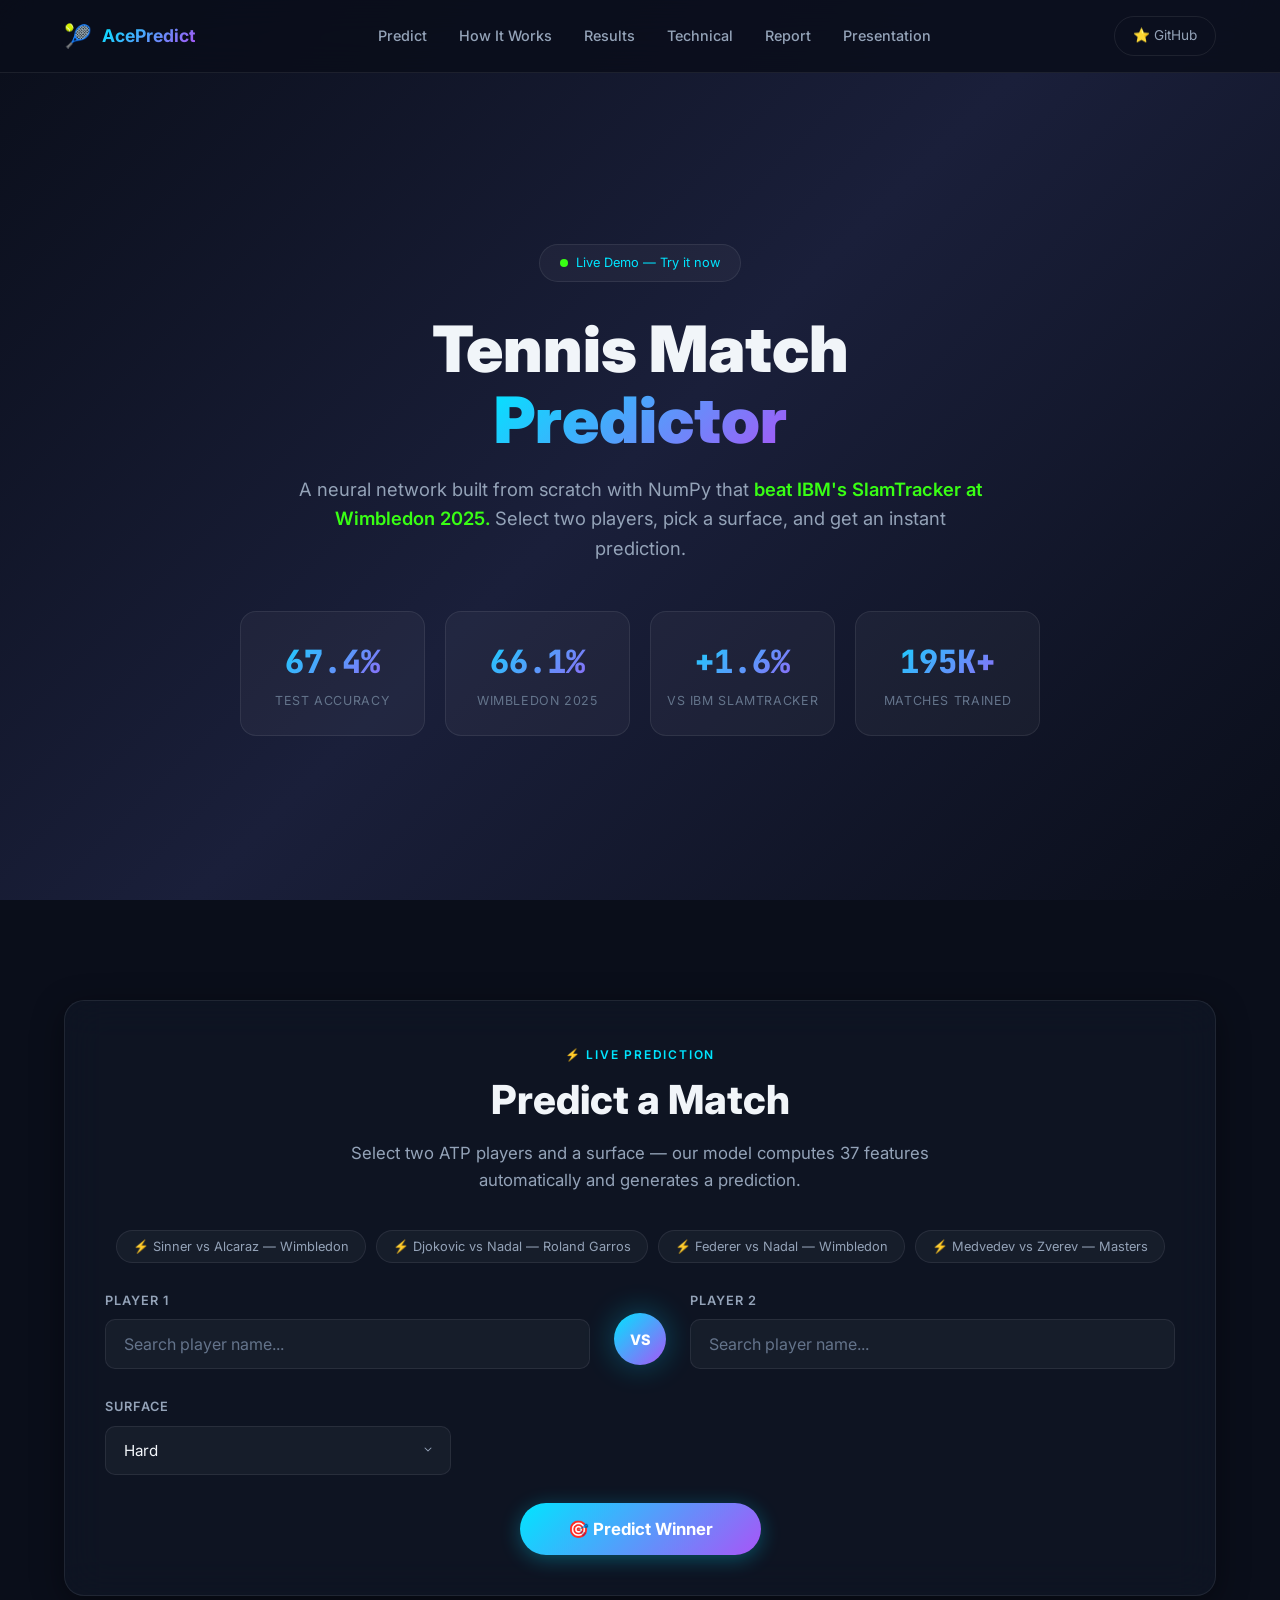
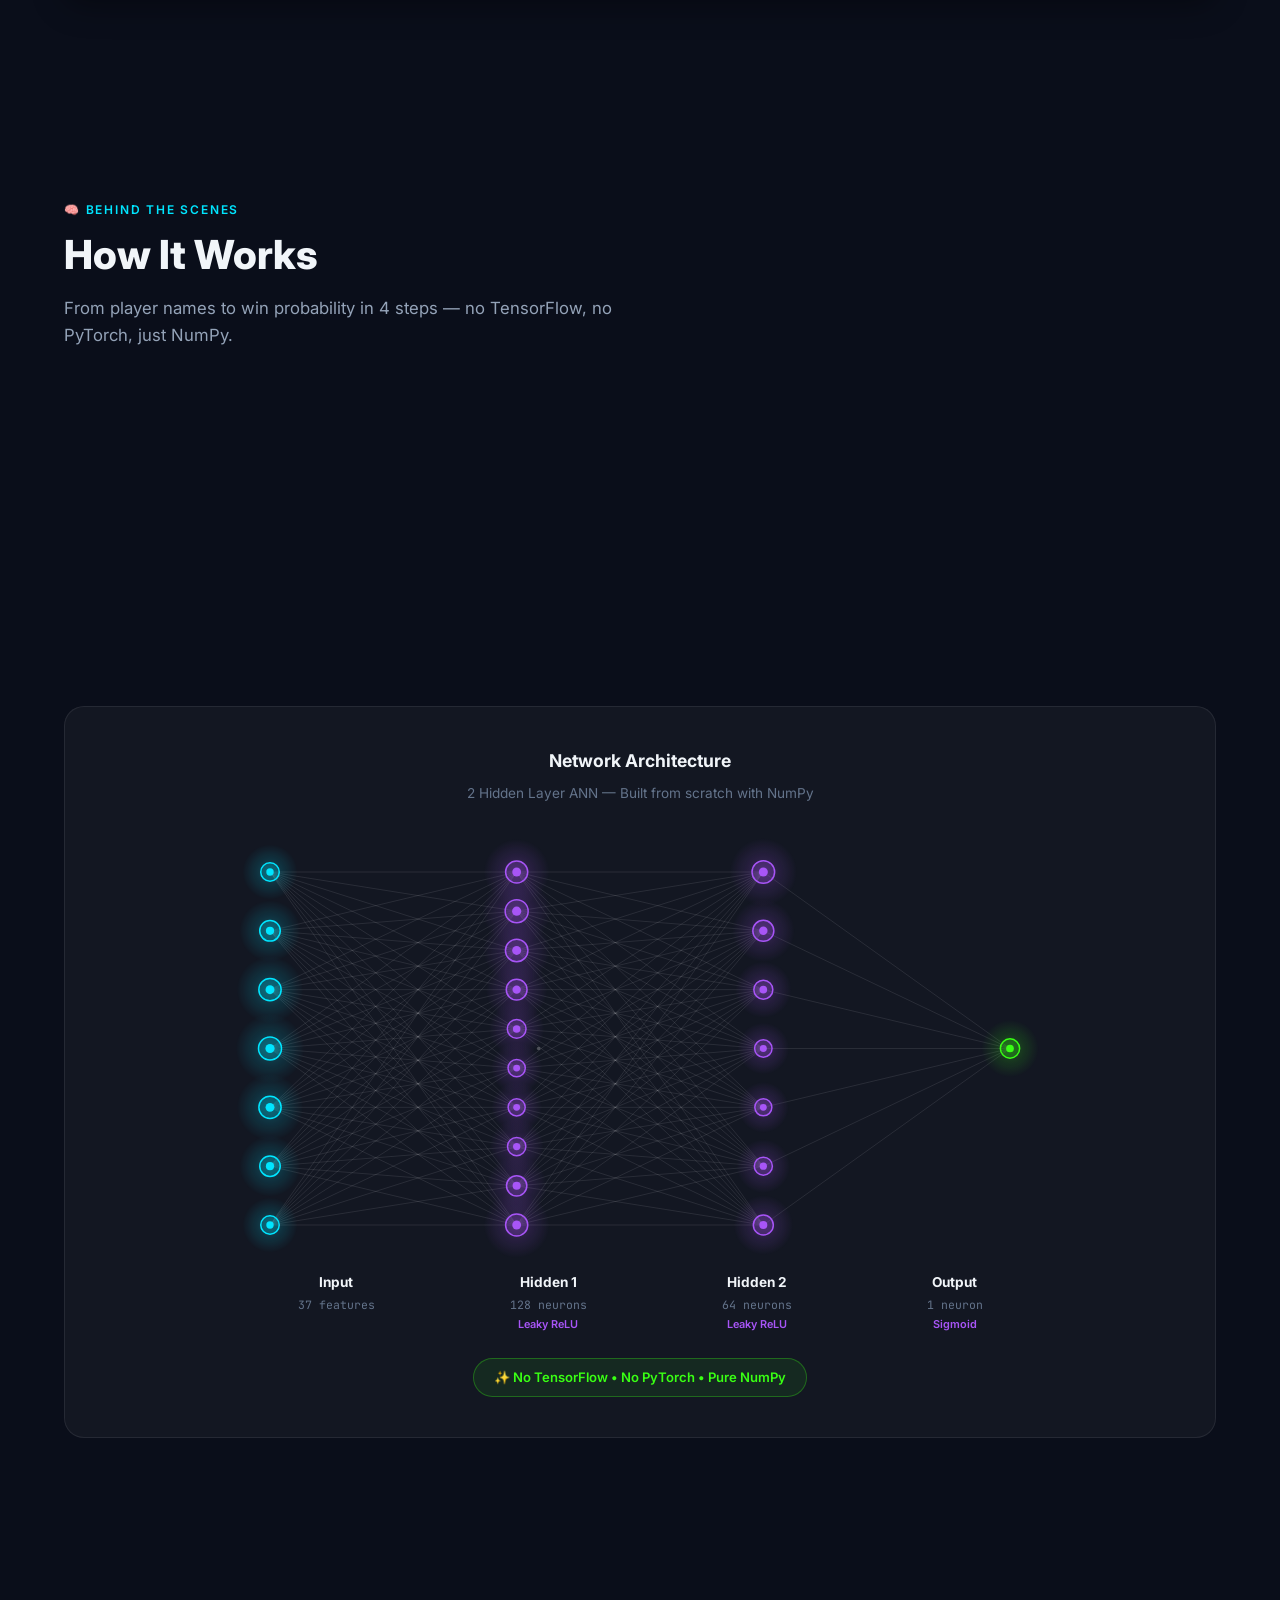
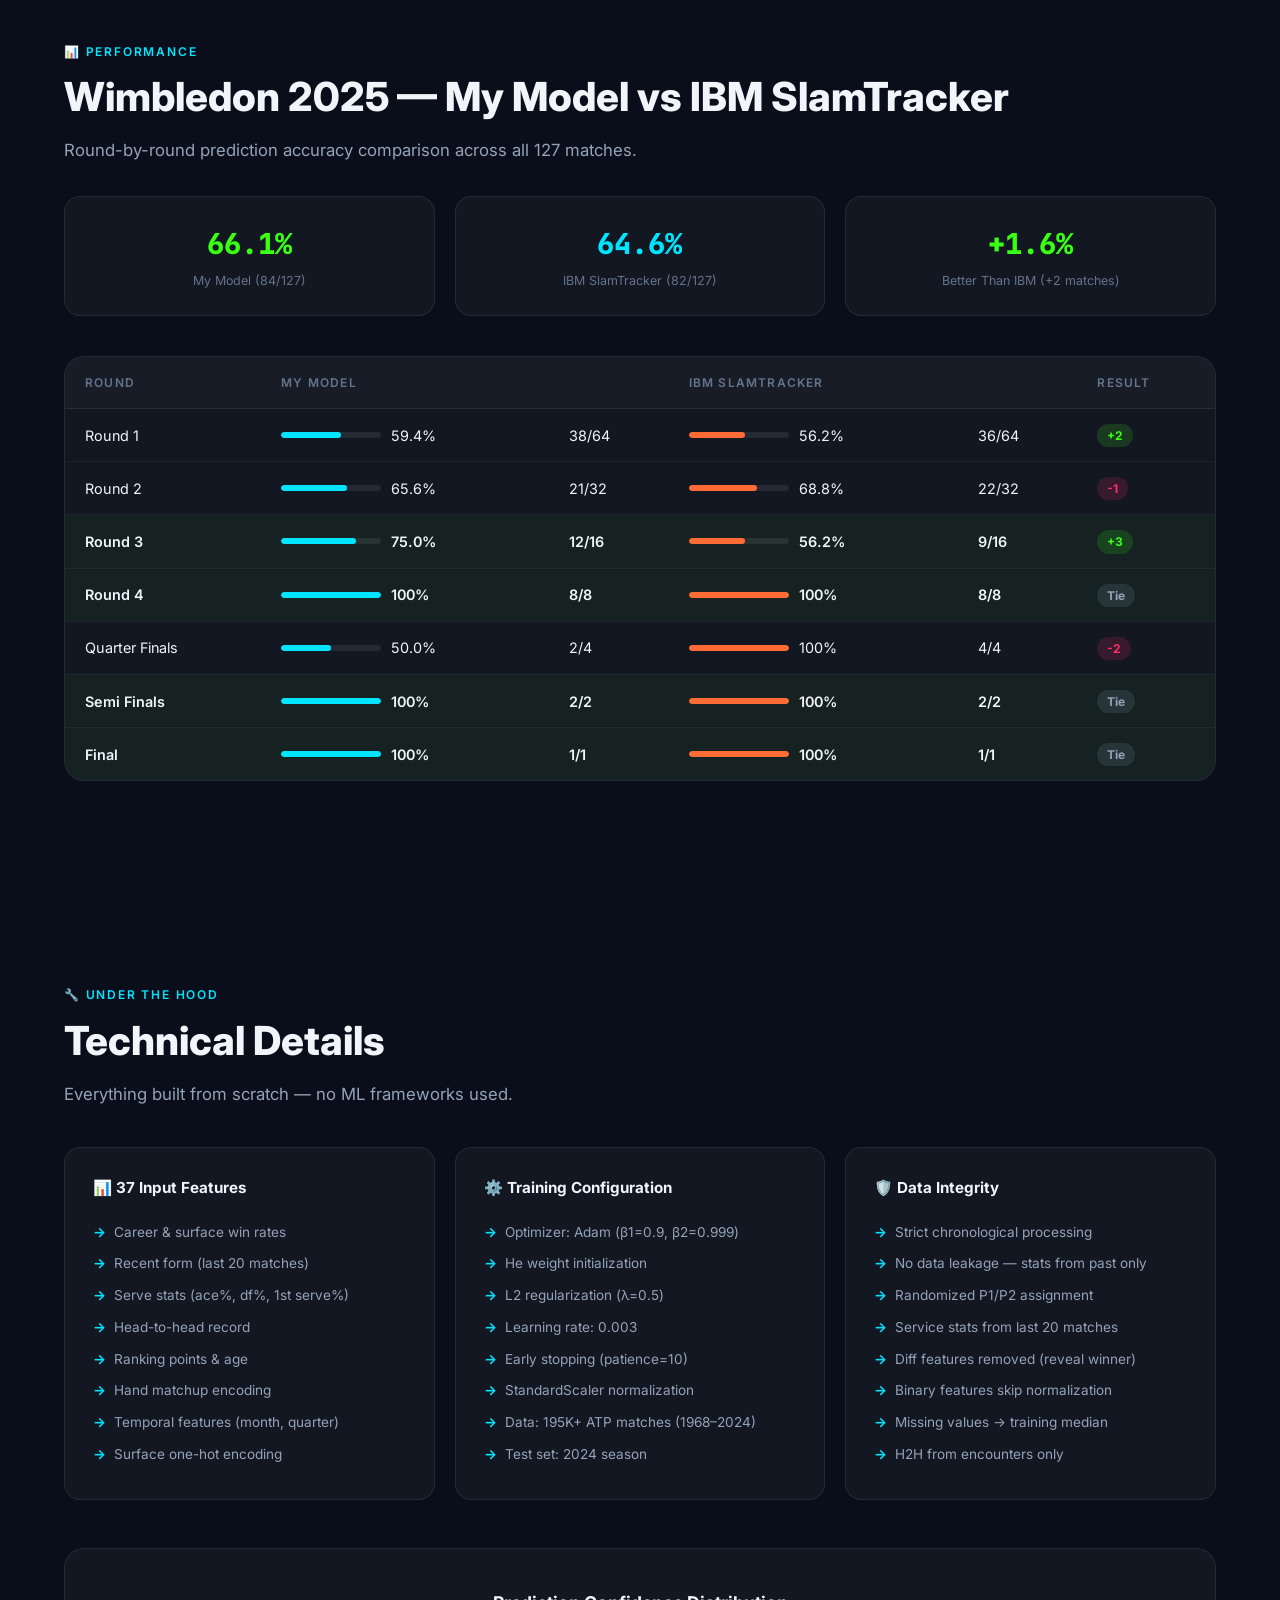
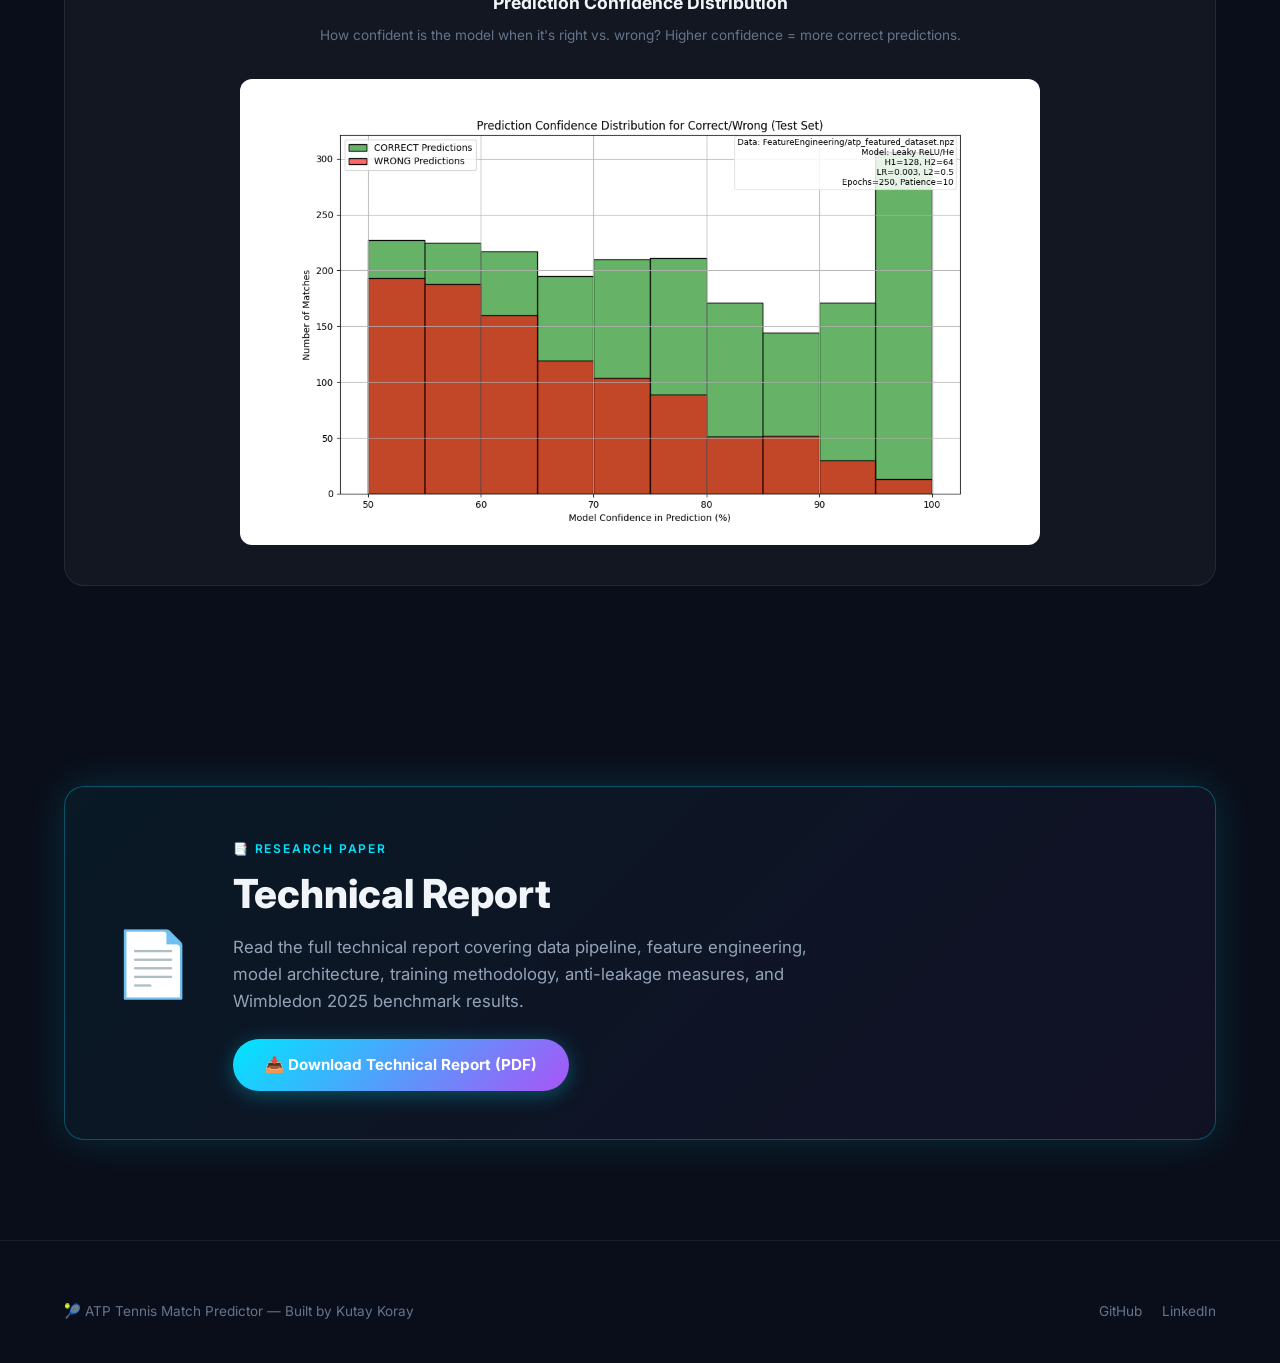
==== public/index.html @ 2ecd880b "fix: code review — XSS patch, remove unused selectors, add Google Fonts, fix HTML/security issues" ====
<!DOCTYPE html>
<html lang="en">

<head>
  <meta charset="UTF-8">
  <meta name="viewport" content="width=device-width, initial-scale=1.0">
  <meta name="description"
    content="A neural network built from scratch that predicts ATP tennis match outcomes. Try it live — select two players, pick a surface, and get an instant prediction.">
  <title>ATP Tennis Match Predictor — ANN Built from Scratch with NumPy</title>
  <link rel="preconnect" href="https://fonts.googleapis.com">
  <link rel="preconnect" href="https://fonts.gstatic.com" crossorigin>
  <link
    href="https://fonts.googleapis.com/css2?family=Inter:wght@400;600;700;800;900&family=JetBrains+Mono:wght@400;700&display=swap"
    rel="stylesheet">
  <link rel="stylesheet" href="style.css">
  <link rel="icon"
    href="data:image/svg+xml,<svg xmlns='http://www.w3.org/2000/svg' viewBox='0 0 100 100'><text y='.9em' font-size='90'>🎾</text></svg>">
</head>

<body>

  <!-- Background effects -->
  <div class="bg-grid"></div>
  <div class="bg-glow bg-glow-1"></div>
  <div class="bg-glow bg-glow-2"></div>

  <!-- ═══════════════════════════════════════════════════════
       NAVIGATION
       ═══════════════════════════════════════════════════════ -->
  <nav class="navbar" id="navbar">
    <div class="container">
      <div class="nav-logo">
        <span class="logo-icon">🎾</span>
        <span class="logo-text"><span>AcePredict</span></span>
      </div>
      <ul class="nav-links">
        <li class="nav-section-link"><a href="#predict">Predict</a></li>
        <li class="nav-section-link"><a href="#how-it-works">How It Works</a></li>
        <li class="nav-section-link"><a href="#results">Results</a></li>
        <li class="nav-section-link"><a href="#technical">Technical</a></li>
        <li class="nav-section-link"><a href="#report">Report</a></li>
        <li><a href="presentation.html">Presentation</a></li>
      </ul>
      <a href="https://github.com/KutayKoray/ANN" target="_blank" rel="noopener noreferrer" class="nav-github">
        ⭐ GitHub
      </a>
    </div>
  </nav>

  <!-- ═══════════════════════════════════════════════════════
       HERO SECTION
       ═══════════════════════════════════════════════════════ -->
  <section class="hero" id="hero">
    <div class="container">
      <div class="hero-badge">
        <span class="pulse-dot"></span>
        Live Demo — Try it now
      </div>

      <h1>
        Tennis Match<br>
        <span class="gradient-text">Predictor</span>
      </h1>

      <p class="hero-subtitle">
        A neural network built from scratch with NumPy that <em>beat IBM's SlamTracker at Wimbledon 2025.</em>
        Select two players, pick a surface, and get an instant prediction.
      </p>

      <div class="hero-stats">
        <div class="stat-card">
          <div class="stat-value" data-count="67.4" data-suffix="%">0%</div>
          <div class="stat-label">Test Accuracy</div>
        </div>
        <div class="stat-card">
          <div class="stat-value" data-count="66.1" data-suffix="%">0%</div>
          <div class="stat-label">Wimbledon 2025</div>
        </div>
        <div class="stat-card">
          <div class="stat-value" data-count="1.6" data-suffix="%" data-prefix="+">0%</div>
          <div class="stat-label">vs IBM SlamTracker</div>
        </div>
        <div class="stat-card">
          <div class="stat-value" data-count="195" data-suffix="K+" data-decimals="0">0</div>
          <div class="stat-label">Matches Trained</div>
        </div>
      </div>
    </div>
  </section>

  <!-- ═══════════════════════════════════════════════════════
       PREDICTION SECTION
       ═══════════════════════════════════════════════════════ -->
  <section class="prediction-section" id="predict">
    <div class="container">
      <div class="prediction-card fade-in">
        <div class="form-header">
          <span class="section-label">⚡ Live Prediction</span>
          <h2 class="section-title">Predict a Match</h2>
          <p class="section-subtitle" style="margin: 0 auto;">
            Select two ATP players and a surface — our model computes 37 features automatically and generates a
            prediction.
          </p>
        </div>

        <!-- Quick Matchups -->
        <div class="quick-matchups">
          <button class="quick-matchup-btn" onclick="fillMatchup('Jannik Sinner','Carlos Alcaraz','Grass')">
            ⚡ Sinner vs Alcaraz — Wimbledon
          </button>
          <button class="quick-matchup-btn" onclick="fillMatchup('Novak Djokovic','Rafael Nadal','Clay')">
            ⚡ Djokovic vs Nadal — Roland Garros
          </button>
          <button class="quick-matchup-btn" onclick="fillMatchup('Roger Federer','Rafael Nadal','Grass')">
            ⚡ Federer vs Nadal — Wimbledon
          </button>
          <button class="quick-matchup-btn" onclick="fillMatchup('Daniil Medvedev','Alexander Zverev','Hard')">
            ⚡ Medvedev vs Zverev — Masters
          </button>
        </div>

        <!-- Player Inputs -->
        <div class="form-versus">
          <div class="player-input-group">
            <label for="player1-input">Player 1</label>
            <div class="player-search-wrapper">
              <input type="text" id="player1-input" class="player-search-input" placeholder="Search player name..."
                autocomplete="off" data-player="1">
              <div class="player-dropdown" id="player1-dropdown"></div>
            </div>
          </div>

          <div class="vs-badge">VS</div>

          <div class="player-input-group">
            <label for="player2-input">Player 2</label>
            <div class="player-search-wrapper">
              <input type="text" id="player2-input" class="player-search-input" placeholder="Search player name..."
                autocomplete="off" data-player="2">
              <div class="player-dropdown" id="player2-dropdown"></div>
            </div>
          </div>
        </div>

        <!-- Options Row -->
        <div class="form-options">
          <div>
            <label for="surface-select">Surface</label>
            <select id="surface-select" class="form-select">
              <option value="Hard">Hard</option>
              <option value="Clay">Clay</option>
              <option value="Grass">Grass</option>
            </select>
          </div>
        </div>

        <!-- Predict Button -->
        <div class="predict-btn-wrapper">
          <button class="predict-btn" id="predict-btn" onclick="predictMatch()">
            <span class="btn-text">🎯 Predict Winner</span>
            <span class="btn-spinner"></span>
          </button>
        </div>

        <!-- Error Message -->
        <div class="error-message" id="error-message"></div>

        <!-- Prediction Result -->
        <div class="prediction-result" id="prediction-result">
          <div class="result-card">
            <div class="result-header">
              <div class="result-winner-label">🏆 Predicted Winner</div>
              <div class="result-winner-name" id="result-winner-name">—</div>
              <div class="result-confidence">
                Model confidence: <span id="result-confidence">—</span>
              </div>
            </div>

            <!-- Probability Bar -->
            <div class="probability-bar-container">
              <div class="probability-labels">
                <span class="prob-label" id="prob-p1-label">
                  <span id="prob-p1-name">Player 1</span><br>
                  <span class="prob-pct" id="prob-p1-pct">0%</span>
                </span>
                <span class="prob-label" id="prob-p2-label" style="text-align:right;">
                  <span id="prob-p2-name">Player 2</span><br>
                  <span class="prob-pct" id="prob-p2-pct">0%</span>
                </span>
              </div>
              <div class="probability-bar">
                <div class="probability-fill" id="probability-fill" style="width: 50%;"></div>
              </div>
            </div>

            <!-- H2H -->
            <div class="h2h-row">
              <div class="h2h-label">Head to Head Record</div>
              <div class="h2h-value" id="h2h-value">—</div>
            </div>

            <!-- Player Stats -->
            <div class="result-stats">
              <div class="result-player-card" id="result-p1-card">
                <div class="result-player-name" id="result-p1-name">Player 1</div>
                <div id="result-p1-stats"></div>
              </div>
              <div class="result-player-card" id="result-p2-card">
                <div class="result-player-name" id="result-p2-name">Player 2</div>
                <div id="result-p2-stats"></div>
              </div>
            </div>
          </div>
        </div>

      </div>
    </div>
  </section>

  <!-- ═══════════════════════════════════════════════════════
       HOW IT WORKS
       ═══════════════════════════════════════════════════════ -->
  <section class="how-section" id="how-it-works">
    <div class="container">
      <span class="section-label">🧠 Behind the Scenes</span>
      <h2 class="section-title">How It Works</h2>
      <p class="section-subtitle">From player names to win probability in 4 steps — no TensorFlow, no PyTorch, just
        NumPy.</p>

      <div class="how-grid">
        <div class="how-step fade-in">
          <span class="how-step-number">Step 01</span>
          <div class="how-step-icon">🔍</div>
          <h3>Player Lookup</h3>
          <p>Search 65,000+ players across 57 years of ATP data. Match names to historical records.</p>
        </div>
        <div class="how-step fade-in">
          <span class="how-step-number">Step 02</span>
          <div class="how-step-icon">⚙️</div>
          <h3>Feature Engineering</h3>
          <p>Compute 37 features — career win rates, serve stats, head-to-head, surface performance, and more.</p>
        </div>
        <div class="how-step fade-in">
          <span class="how-step-number">Step 03</span>
          <div class="how-step-icon">📐</div>
          <h3>Normalization</h3>
          <p>StandardScaler normalization (mean=0, std=1) — critical for L2 regularization and model accuracy.</p>
        </div>
        <div class="how-step fade-in">
          <span class="how-step-number">Step 04</span>
          <div class="how-step-icon">🎯</div>
          <h3>Prediction</h3>
          <p>Forward propagation through 37→128→64→1 network with Leaky ReLU + Sigmoid outputs a win probability.</p>
        </div>
      </div>

      <!-- Neural Network Diagram -->
      <div class="nn-diagram fade-in">
        <div class="nn-title">Network Architecture</div>
        <div class="nn-subtitle">2 Hidden Layer ANN — Built from scratch with NumPy</div>

        <div class="nn-canvas-wrapper">
          <canvas id="nn-canvas" width="900" height="420"></canvas>
          <!-- Layer labels below canvas -->
          <div class="nn-layer-labels">
            <div class="nn-label-group">
              <span class="nn-label-name">Input</span>
              <span class="nn-label-count">37 features</span>
            </div>
            <div class="nn-label-group">
              <span class="nn-label-name">Hidden 1</span>
              <span class="nn-label-count">128 neurons</span>
              <span class="nn-label-act">Leaky ReLU</span>
            </div>
            <div class="nn-label-group">
              <span class="nn-label-name">Hidden 2</span>
              <span class="nn-label-count">64 neurons</span>
              <span class="nn-label-act">Leaky ReLU</span>
            </div>
            <div class="nn-label-group">
              <span class="nn-label-name">Output</span>
              <span class="nn-label-count">1 neuron</span>
              <span class="nn-label-act">Sigmoid</span>
            </div>
          </div>
        </div>

        <div class="nn-badge">✨ No TensorFlow • No PyTorch • Pure NumPy</div>
      </div>
    </div>
  </section>

  <!-- ═══════════════════════════════════════════════════════
       IBM COMPARISON
       ═══════════════════════════════════════════════════════ -->
  <section class="ibm-section" id="results">
    <div class="container">
      <span class="section-label">📊 Performance</span>
      <h2 class="section-title">Wimbledon 2025 — My Model vs IBM SlamTracker</h2>
      <p class="section-subtitle">Round-by-round prediction accuracy comparison across all 127 matches.</p>

      <div class="ibm-summary">
        <div class="ibm-summary-card fade-in">
          <div class="ibm-summary-val green">66.1%</div>
          <div class="ibm-summary-label">My Model (84/127)</div>
        </div>
        <div class="ibm-summary-card fade-in">
          <div class="ibm-summary-val cyan">64.6%</div>
          <div class="ibm-summary-label">IBM SlamTracker (82/127)</div>
        </div>
        <div class="ibm-summary-card fade-in">
          <div class="ibm-summary-val green">+1.6%</div>
          <div class="ibm-summary-label">Better Than IBM (+2 matches)</div>
        </div>
      </div>

      <div class="ibm-table-wrapper fade-in">
        <table class="ibm-table">
          <thead>
            <tr>
              <th>Round</th>
              <th>My Model</th>
              <th></th>
              <th>IBM SlamTracker</th>
              <th></th>
              <th>Result</th>
            </tr>
          </thead>
          <tbody>
            <tr>
              <td>Round 1</td>
              <td>
                <div class="accuracy-bar-cell">
                  <div class="accuracy-bar">
                    <div class="accuracy-fill my-model" style="width:59.4%"></div>
                  </div>59.4%
                </div>
              </td>
              <td>38/64</td>
              <td>
                <div class="accuracy-bar-cell">
                  <div class="accuracy-bar">
                    <div class="accuracy-fill ibm" style="width:56.2%"></div>
                  </div>56.2%
                </div>
              </td>
              <td>36/64</td>
              <td><span class="win-badge win">+2</span></td>
            </tr>
            <tr>
              <td>Round 2</td>
              <td>
                <div class="accuracy-bar-cell">
                  <div class="accuracy-bar">
                    <div class="accuracy-fill my-model" style="width:65.6%"></div>
                  </div>65.6%
                </div>
              </td>
              <td>21/32</td>
              <td>
                <div class="accuracy-bar-cell">
                  <div class="accuracy-bar">
                    <div class="accuracy-fill ibm" style="width:68.8%"></div>
                  </div>68.8%
                </div>
              </td>
              <td>22/32</td>
              <td><span class="win-badge loss">-1</span></td>
            </tr>
            <tr class="highlight-row">
              <td>Round 3</td>
              <td>
                <div class="accuracy-bar-cell">
                  <div class="accuracy-bar">
                    <div class="accuracy-fill my-model" style="width:75%"></div>
                  </div>75.0%
                </div>
              </td>
              <td>12/16</td>
              <td>
                <div class="accuracy-bar-cell">
                  <div class="accuracy-bar">
                    <div class="accuracy-fill ibm" style="width:56.2%"></div>
                  </div>56.2%
                </div>
              </td>
              <td>9/16</td>
              <td><span class="win-badge win">+3</span></td>
            </tr>
            <tr class="highlight-row">
              <td>Round 4</td>
              <td>
                <div class="accuracy-bar-cell">
                  <div class="accuracy-bar">
                    <div class="accuracy-fill my-model" style="width:100%"></div>
                  </div>100%
                </div>
              </td>
              <td>8/8</td>
              <td>
                <div class="accuracy-bar-cell">
                  <div class="accuracy-bar">
                    <div class="accuracy-fill ibm" style="width:100%"></div>
                  </div>100%
                </div>
              </td>
              <td>8/8</td>
              <td><span class="win-badge tie">Tie</span></td>
            </tr>
            <tr>
              <td>Quarter Finals</td>
              <td>
                <div class="accuracy-bar-cell">
                  <div class="accuracy-bar">
                    <div class="accuracy-fill my-model" style="width:50%"></div>
                  </div>50.0%
                </div>
              </td>
              <td>2/4</td>
              <td>
                <div class="accuracy-bar-cell">
                  <div class="accuracy-bar">
                    <div class="accuracy-fill ibm" style="width:100%"></div>
                  </div>100%
                </div>
              </td>
              <td>4/4</td>
              <td><span class="win-badge loss">-2</span></td>
            </tr>
            <tr class="highlight-row">
              <td>Semi Finals</td>
              <td>
                <div class="accuracy-bar-cell">
                  <div class="accuracy-bar">
                    <div class="accuracy-fill my-model" style="width:100%"></div>
                  </div>100%
                </div>
              </td>
              <td>2/2</td>
              <td>
                <div class="accuracy-bar-cell">
                  <div class="accuracy-bar">
                    <div class="accuracy-fill ibm" style="width:100%"></div>
                  </div>100%
                </div>
              </td>
              <td>2/2</td>
              <td><span class="win-badge tie">Tie</span></td>
            </tr>
            <tr class="highlight-row">
              <td>Final</td>
              <td>
                <div class="accuracy-bar-cell">
                  <div class="accuracy-bar">
                    <div class="accuracy-fill my-model" style="width:100%"></div>
                  </div>100%
                </div>
              </td>
              <td>1/1</td>
              <td>
                <div class="accuracy-bar-cell">
                  <div class="accuracy-bar">
                    <div class="accuracy-fill ibm" style="width:100%"></div>
                  </div>100%
                </div>
              </td>
              <td>1/1</td>
              <td><span class="win-badge tie">Tie</span></td>
            </tr>
          </tbody>
        </table>
      </div>
    </div>
  </section>

  <!-- ═══════════════════════════════════════════════════════
       TECHNICAL DETAILS
       ═══════════════════════════════════════════════════════ -->
  <section class="tech-section" id="technical">
    <div class="container">
      <span class="section-label">🔧 Under the Hood</span>
      <h2 class="section-title">Technical Details</h2>
      <p class="section-subtitle">Everything built from scratch — no ML frameworks used.</p>

      <div class="tech-grid">
        <div class="tech-card fade-in">
          <h3>📊 37 Input Features</h3>
          <ul>
            <li>Career & surface win rates</li>
            <li>Recent form (last 20 matches)</li>
            <li>Serve stats (ace%, df%, 1st serve%)</li>
            <li>Head-to-head record</li>
            <li>Ranking points & age</li>
            <li>Hand matchup encoding</li>
            <li>Temporal features (month, quarter)</li>
            <li>Surface one-hot encoding</li>
          </ul>
        </div>
        <div class="tech-card fade-in">
          <h3>⚙️ Training Configuration</h3>
          <ul>
            <li>Optimizer: Adam (β1=0.9, β2=0.999)</li>
            <li>He weight initialization</li>
            <li>L2 regularization (λ=0.5)</li>
            <li>Learning rate: 0.003</li>
            <li>Early stopping (patience=10)</li>
            <li>StandardScaler normalization</li>
            <li>Data: 195K+ ATP matches (1968–2024)</li>
            <li>Test set: 2024 season</li>
          </ul>
        </div>
        <div class="tech-card fade-in">
          <h3>🛡️ Data Integrity</h3>
          <ul>
            <li>Strict chronological processing</li>
            <li>No data leakage — stats from past only</li>
            <li>Randomized P1/P2 assignment</li>
            <li>Service stats from last 20 matches</li>
            <li>Diff features removed (reveal winner)</li>
            <li>Binary features skip normalization</li>
            <li>Missing values → training median</li>
            <li>H2H from encounters only</li>
          </ul>
        </div>
      </div>

      <!-- Confidence Distribution Chart -->
      <div class="confidence-chart fade-in" style="margin-top: 48px;">
        <div class="nn-diagram">
          <div class="nn-title">Prediction Confidence Distribution</div>
          <div class="nn-subtitle">How confident is the model when it's right vs. wrong? Higher confidence = more
            correct predictions.</div>
          <img src="confidence_distribution.png"
            alt="Prediction Confidence Distribution for Correct vs Wrong Predictions"
            style="width: 100%; max-width: 800px; margin: 0 auto; display: block; border-radius: 12px;">
        </div>
      </div>
    </div>
  </section>

  <!-- ═══════════════════════════════════════════════════════
       TECHNICAL REPORT DOWNLOAD
       ═══════════════════════════════════════════════════════ -->
  <section class="report-section" id="report">
    <div class="container">
      <div class="report-card fade-in">
        <div class="report-content">
          <div class="report-icon">📄</div>
          <div class="report-text">
            <span class="section-label">📑 Research Paper</span>
            <h2 class="section-title">Technical Report</h2>
            <p class="section-subtitle">
              Read the full technical report covering data pipeline, feature engineering, model architecture, training
              methodology, anti-leakage measures, and Wimbledon 2025 benchmark results.
            </p>
            <a href="TechnicalReport-Tennis_Match_Prediction_ANN.pdf" download class="download-btn">
              📥 Download Technical Report (PDF)
            </a>
          </div>
        </div>
      </div>
    </div>
  </section>

  <!-- ═══════════════════════════════════════════════════════
       FOOTER
       ═══════════════════════════════════════════════════════ -->
  <footer class="footer">
    <div class="container">
      <div class="footer-content">
        <div class="footer-left">
          🎾 ATP Tennis Match Predictor — Built by Kutay Koray
        </div>
        <div class="footer-links">
          <a href="https://github.com/KutayKoray/ANN" target="_blank" rel="noopener noreferrer">GitHub</a>
          <a href="https://www.linkedin.com/in/kutay-koray-ba34b8236/" target="_blank"
            rel="noopener noreferrer">LinkedIn</a>
        </div>
      </div>
    </div>
  </footer>

  <script src="app.js"></script>
</body>

</html>
---- public/style.css ----
/* ═══════════════════════════════════════════════════════════
   Tennis Match Prediction AI — Design System & Styles
   Dark futuristic theme with neon cyan/green accents
   ═══════════════════════════════════════════════════════════ */

/* ─── Google Fonts ────────────────────────────────────────── */
@import url('https://fonts.googleapis.com/css2?family=Inter:wght@300;400;500;600;700;800;900&family=JetBrains+Mono:wght@400;500;600&display=swap');

/* ─── CSS Custom Properties ───────────────────────────────── */
:root {
  /* Colors */
  --bg-primary: #0a0e1a;
  --bg-secondary: #111827;
  --bg-card: rgba(17, 24, 39, 0.7);
  --bg-card-hover: rgba(17, 24, 39, 0.9);
  --bg-glass: rgba(255, 255, 255, 0.04);
  --bg-glass-hover: rgba(255, 255, 255, 0.08);

  --accent-cyan: #00e5ff;
  --accent-green: #39ff14;
  --accent-purple: #a855f7;
  --accent-orange: #ff6b35;
  --accent-pink: #ff2d6b;

  --text-primary: #f1f5f9;
  --text-secondary: #94a3b8;
  --text-muted: #64748b;

  --border-color: rgba(255, 255, 255, 0.08);
  --border-glow: rgba(0, 229, 255, 0.3);

  --gradient-hero: linear-gradient(135deg, #0a0e1a 0%, #1a1f3a 50%, #0a0e1a 100%);
  --gradient-card: linear-gradient(135deg, rgba(0, 229, 255, 0.05) 0%, rgba(168, 85, 247, 0.05) 100%);
  --gradient-accent: linear-gradient(135deg, var(--accent-cyan), var(--accent-purple));
  --gradient-win: linear-gradient(135deg, var(--accent-green), var(--accent-cyan));

  /* Shadows */
  --shadow-glow: 0 0 40px rgba(0, 229, 255, 0.15);
  --shadow-card: 0 8px 32px rgba(0, 0, 0, 0.4);
  --shadow-button: 0 4px 20px rgba(0, 229, 255, 0.3);

  /* Layout */
  --max-width: 1200px;
  --section-padding: 100px 0;
  --border-radius: 16px;
  --border-radius-sm: 10px;
  --border-radius-xs: 6px;
}

/* ─── Reset & Base ────────────────────────────────────────── */
*,
*::before,
*::after {
  box-sizing: border-box;
  margin: 0;
  padding: 0;
}

html {
  scroll-behavior: smooth;
  font-size: 16px;
}

body {
  font-family: 'Inter', -apple-system, BlinkMacSystemFont, sans-serif;
  background: var(--bg-primary);
  color: var(--text-primary);
  line-height: 1.6;
  overflow-x: hidden;
  -webkit-font-smoothing: antialiased;
}

a {
  color: var(--accent-cyan);
  text-decoration: none;
  transition: color 0.2s;
}

a:hover {
  color: var(--accent-green);
}

/* ─── Utility ─────────────────────────────────────────────── */
.container {
  max-width: var(--max-width);
  margin: 0 auto;
  padding: 0 24px;
}

.sr-only {
  position: absolute;
  width: 1px;
  height: 1px;
  padding: 0;
  margin: -1px;
  overflow: hidden;
  clip: rect(0, 0, 0, 0);
  border: 0;
}

.section-label {
  display: inline-flex;
  align-items: center;
  gap: 8px;
  font-size: 0.75rem;
  font-weight: 600;
  letter-spacing: 0.15em;
  text-transform: uppercase;
  color: var(--accent-cyan);
  margin-bottom: 12px;
}

.section-title {
  font-size: clamp(1.75rem, 4vw, 2.5rem);
  font-weight: 800;
  line-height: 1.2;
  margin-bottom: 16px;
}

.section-subtitle {
  font-size: 1.05rem;
  color: var(--text-secondary);
  max-width: 600px;
}

/* ─── Animated Background ─────────────────────────────────── */
.bg-grid {
  position: fixed;
  top: 0;
  left: 0;
  right: 0;
  bottom: 0;
  background-image:
    linear-gradient(rgba(0, 229, 255, 0.03) 1px, transparent 1px),
    linear-gradient(90deg, rgba(0, 229, 255, 0.03) 1px, transparent 1px);
  background-size: 80px 80px;
  pointer-events: none;
  z-index: 0;
}

.bg-glow {
  position: fixed;
  width: 600px;
  height: 600px;
  border-radius: 50%;
  filter: blur(120px);
  opacity: 0.4;
  pointer-events: none;
  z-index: 0;
}

.bg-glow-1 {
  top: -200px;
  right: -200px;
  background: radial-gradient(circle, rgba(0, 229, 255, 0.15), transparent 70%);
}

.bg-glow-2 {
  bottom: 30%;
  left: -200px;
  background: radial-gradient(circle, rgba(168, 85, 247, 0.1), transparent 70%);
}

/* ─── Navigation ──────────────────────────────────────────── */
.navbar {
  position: fixed;
  top: 0;
  left: 0;
  right: 0;
  z-index: 100;
  padding: 16px 0;
  background: rgba(10, 14, 26, 0.85);
  backdrop-filter: blur(20px);
  border-bottom: 1px solid var(--border-color);
  transition: all 0.3s;
}

.navbar .container {
  display: flex;
  justify-content: space-between;
  align-items: center;
}

.nav-logo {
  display: flex;
  align-items: center;
  gap: 10px;
  font-weight: 700;
  font-size: 1.1rem;
}

.nav-logo .logo-icon {
  font-size: 1.4rem;
}

.nav-logo .logo-text span {
  background: var(--gradient-accent);
  -webkit-background-clip: text;
  -webkit-text-fill-color: transparent;
  background-clip: text;
}

.nav-links {
  display: flex;
  gap: 32px;
  list-style: none;
}

.nav-links a {
  color: var(--text-secondary);
  font-size: 0.9rem;
  font-weight: 500;
  transition: color 0.2s;
}

.nav-links a:hover {
  color: var(--text-primary);
}

.nav-github {
  display: inline-flex;
  align-items: center;
  gap: 8px;
  padding: 8px 18px;
  border: 1px solid var(--border-color);
  border-radius: 999px;
  font-size: 0.85rem;
  color: var(--text-secondary);
  transition: all 0.3s;
}

.nav-github:hover {
  border-color: var(--accent-cyan);
  color: var(--text-primary);
}

/* ─── Hero ────────────────────────────────────────────────── */
.hero {
  position: relative;
  min-height: 100vh;
  display: flex;
  align-items: center;
  padding-top: 80px;
  background: var(--gradient-hero);
}

.hero .container {
  text-align: center;
}

.hero-badge {
  display: inline-flex;
  align-items: center;
  gap: 8px;
  padding: 8px 20px;
  background: var(--bg-glass);
  border: 1px solid var(--border-color);
  border-radius: 999px;
  font-size: 0.8rem;
  color: var(--accent-cyan);
  margin-bottom: 32px;
  animation: fadeInUp 0.6s ease;
}

.hero-badge .pulse-dot {
  width: 8px;
  height: 8px;
  background: var(--accent-green);
  border-radius: 50%;
  animation: pulse 2s infinite;
}

.hero h1 {
  font-size: clamp(2.5rem, 6vw, 4rem);
  font-weight: 900;
  line-height: 1.1;
  margin-bottom: 20px;
  animation: fadeInUp 0.6s ease 0.1s both;
}

.hero h1 .gradient-text {
  background: var(--gradient-accent);
  -webkit-background-clip: text;
  -webkit-text-fill-color: transparent;
  background-clip: text;
}

.hero-subtitle {
  font-size: 1.15rem;
  color: var(--text-secondary);
  max-width: 700px;
  margin: 0 auto 48px;
  animation: fadeInUp 0.6s ease 0.2s both;
}

.hero-subtitle em {
  color: var(--accent-green);
  font-style: normal;
  font-weight: 600;
}

/* ── Hero Stats ── */
.hero-stats {
  display: grid;
  grid-template-columns: repeat(4, 1fr);
  gap: 20px;
  max-width: 850px;
  margin: 0 auto;
  animation: fadeInUp 0.6s ease 0.3s both;
}

.stat-card {
  background: var(--bg-glass);
  border: 1px solid var(--border-color);
  border-radius: var(--border-radius);
  padding: 24px 16px;
  text-align: center;
  transition: all 0.3s;
}

.stat-card:hover {
  border-color: var(--border-glow);
  transform: translateY(-4px);
  box-shadow: var(--shadow-glow);
}

.stat-value {
  font-size: 2rem;
  font-weight: 800;
  font-family: 'JetBrains Mono', monospace;
  background: var(--gradient-accent);
  -webkit-background-clip: text;
  -webkit-text-fill-color: transparent;
  background-clip: text;
}

.stat-label {
  font-size: 0.78rem;
  color: var(--text-muted);
  margin-top: 4px;
  text-transform: uppercase;
  letter-spacing: 0.05em;
}

/* ─── Prediction Section ──────────────────────────────────── */
.prediction-section {
  position: relative;
  padding: var(--section-padding);
  z-index: 1;
}

/* ── Prediction Form ── */
.prediction-card {
  background: var(--bg-card);
  border: 1px solid var(--border-color);
  border-radius: 20px;
  padding: 40px;
  box-shadow: var(--shadow-card);
  backdrop-filter: blur(20px);
}

.form-header {
  text-align: center;
  margin-bottom: 36px;
}

.form-versus {
  display: grid;
  grid-template-columns: 1fr auto 1fr;
  gap: 24px;
  align-items: end;
  margin-bottom: 28px;
}

.vs-badge {
  display: flex;
  align-items: center;
  justify-content: center;
  width: 52px;
  height: 52px;
  background: var(--gradient-accent);
  border-radius: 50%;
  font-weight: 800;
  font-size: 0.9rem;
  color: #fff;
  flex-shrink: 0;
  margin-bottom: 4px;
  box-shadow: 0 0 30px rgba(0, 229, 255, 0.3);
}

.player-input-group label {
  display: block;
  font-size: 0.8rem;
  font-weight: 600;
  color: var(--text-secondary);
  text-transform: uppercase;
  letter-spacing: 0.08em;
  margin-bottom: 8px;
}

/* ── Searchable Player Input ── */
.player-search-wrapper {
  position: relative;
}

.player-search-input {
  width: 100%;
  padding: 14px 18px;
  background: rgba(255, 255, 255, 0.04);
  border: 1px solid var(--border-color);
  border-radius: var(--border-radius-sm);
  color: var(--text-primary);
  font-size: 1rem;
  font-family: inherit;
  outline: none;
  transition: all 0.3s;
}

.player-search-input::placeholder {
  color: var(--text-muted);
}

.player-search-input:focus {
  border-color: var(--accent-cyan);
  box-shadow: 0 0 0 3px rgba(0, 229, 255, 0.1);
  background: rgba(255, 255, 255, 0.06);
}

.player-dropdown {
  position: absolute;
  top: calc(100% + 4px);
  left: 0;
  right: 0;
  max-height: 240px;
  overflow-y: auto;
  background: var(--bg-secondary);
  border: 1px solid var(--border-color);
  border-radius: var(--border-radius-sm);
  box-shadow: 0 16px 40px rgba(0, 0, 0, 0.5);
  z-index: 50;
  display: none;
}

.player-dropdown.show {
  display: block;
}

.player-dropdown-item {
  padding: 10px 18px;
  font-size: 0.92rem;
  cursor: pointer;
  transition: background 0.15s;
  color: var(--text-secondary);
}

.player-dropdown-item:hover,
.player-dropdown-item.active {
  background: rgba(0, 229, 255, 0.1);
  color: var(--text-primary);
}

.player-dropdown-empty {
  padding: 16px 18px;
  font-size: 0.85rem;
  color: var(--text-muted);
  text-align: center;
}

/* ── Options Row ── */
.form-options {
  display: grid;
  grid-template-columns: repeat(3, 1fr);
  gap: 16px;
  margin-bottom: 28px;
}

.form-options label {
  display: block;
  font-size: 0.8rem;
  font-weight: 600;
  color: var(--text-secondary);
  text-transform: uppercase;
  letter-spacing: 0.08em;
  margin-bottom: 8px;
}

.form-select {
  width: 100%;
  padding: 14px 18px;
  background: rgba(255, 255, 255, 0.04);
  border: 1px solid var(--border-color);
  border-radius: var(--border-radius-sm);
  color: var(--text-primary);
  font-size: 0.95rem;
  font-family: inherit;
  outline: none;
  cursor: pointer;
  appearance: none;
  background-image: url("data:image/svg+xml,%3Csvg xmlns='http://www.w3.org/2000/svg' width='16' height='16' fill='%2394a3b8' viewBox='0 0 16 16'%3E%3Cpath d='M4.646 5.646a.5.5 0 0 1 .708 0L8 8.293l2.646-2.647a.5.5 0 0 1 .708.708l-3 3a.5.5 0 0 1-.708 0l-3-3a.5.5 0 0 1 0-.708z'/%3E%3C/svg%3E");
  background-repeat: no-repeat;
  background-position: right 14px center;
  transition: all 0.3s;
}

.form-select:focus {
  border-color: var(--accent-cyan);
  box-shadow: 0 0 0 3px rgba(0, 229, 255, 0.1);
}

.form-select option {
  background: var(--bg-secondary);
  color: var(--text-primary);
}

/* ── Quick Matchups ── */
.quick-matchups {
  display: flex;
  flex-wrap: wrap;
  gap: 10px;
  margin-bottom: 28px;
  justify-content: center;
}

.quick-matchup-btn {
  display: inline-flex;
  align-items: center;
  gap: 6px;
  padding: 8px 16px;
  background: var(--bg-glass);
  border: 1px solid var(--border-color);
  border-radius: 999px;
  color: var(--text-secondary);
  font-size: 0.8rem;
  font-family: inherit;
  cursor: pointer;
  transition: all 0.3s;
}

.quick-matchup-btn:hover {
  border-color: var(--accent-cyan);
  color: var(--accent-cyan);
  background: rgba(0, 229, 255, 0.05);
}

/* ── Predict Button ── */
.predict-btn-wrapper {
  text-align: center;
}

.predict-btn {
  position: relative;
  padding: 16px 48px;
  background: var(--gradient-accent);
  border: none;
  border-radius: 999px;
  color: #fff;
  font-size: 1.05rem;
  font-weight: 700;
  font-family: inherit;
  cursor: pointer;
  transition: all 0.3s;
  box-shadow: var(--shadow-button);
  overflow: hidden;
}

.predict-btn:hover {
  transform: translateY(-2px);
  box-shadow: 0 8px 30px rgba(0, 229, 255, 0.4);
}

.predict-btn:active {
  transform: translateY(0);
}

.predict-btn.loading {
  pointer-events: none;
  opacity: 0.8;
}

.predict-btn .btn-text {
  position: relative;
  z-index: 1;
}

.predict-btn .btn-spinner {
  display: none;
  width: 20px;
  height: 20px;
  border: 2px solid rgba(255, 255, 255, 0.3);
  border-top-color: #fff;
  border-radius: 50%;
  animation: spin 0.6s linear infinite;
}

.predict-btn.loading .btn-text {
  display: none;
}

.predict-btn.loading .btn-spinner {
  display: inline-block;
}

/* ─── Prediction Result ───────────────────────────────────── */
.prediction-result {
  display: none;
  margin-top: 40px;
  animation: fadeInUp 0.5s ease;
}

.prediction-result.show {
  display: block;
}

.result-card {
  background: var(--gradient-card);
  border: 1px solid var(--border-glow);
  border-radius: 20px;
  padding: 40px;
  box-shadow: var(--shadow-glow);
}

.result-header {
  text-align: center;
  margin-bottom: 32px;
}

.result-winner-label {
  font-size: 0.8rem;
  font-weight: 600;
  text-transform: uppercase;
  letter-spacing: 0.12em;
  color: var(--accent-green);
  margin-bottom: 8px;
}

.result-winner-name {
  font-size: 2.2rem;
  font-weight: 900;
  line-height: 1.2;
}

.result-confidence {
  margin-top: 8px;
  font-size: 0.95rem;
  color: var(--text-secondary);
}

.result-confidence span {
  color: var(--accent-cyan);
  font-weight: 700;
  font-family: 'JetBrains Mono', monospace;
}

/* ── Probability Bar ── */
.probability-bar-container {
  margin: 32px 0;
}

.probability-labels {
  display: flex;
  justify-content: space-between;
  margin-bottom: 10px;
}

.prob-label {
  font-size: 0.85rem;
  font-weight: 600;
  color: var(--text-secondary);
}

.prob-label .prob-pct {
  font-family: 'JetBrains Mono', monospace;
  font-size: 1.1rem;
  font-weight: 800;
}

.prob-label.winner .prob-pct {
  color: var(--accent-green);
}

.prob-label.loser .prob-pct {
  color: var(--accent-pink);
}

.probability-bar {
  height: 16px;
  background: rgba(255, 45, 107, 0.3);
  border-radius: 999px;
  overflow: hidden;
  position: relative;
}

.probability-fill {
  height: 100%;
  background: var(--gradient-win);
  border-radius: 999px;
  transition: width 1.2s cubic-bezier(0.22, 1, 0.36, 1);
  position: relative;
}

.probability-fill::after {
  content: '';
  position: absolute;
  right: 0;
  top: 0;
  bottom: 0;
  width: 3px;
  background: #fff;
  border-radius: 999px;
  box-shadow: 0 0 8px rgba(255, 255, 255, 0.6);
}

/* ── Player Stats Comparison ── */
.result-stats {
  display: grid;
  grid-template-columns: 1fr 1fr;
  gap: 24px;
  margin-top: 24px;
}

.result-player-card {
  background: rgba(255, 255, 255, 0.03);
  border: 1px solid var(--border-color);
  border-radius: var(--border-radius);
  padding: 24px;
}

.result-player-card.winner {
  border-color: rgba(57, 255, 20, 0.3);
  background: rgba(57, 255, 20, 0.03);
}

.result-player-name {
  font-size: 1.1rem;
  font-weight: 700;
  margin-bottom: 16px;
  display: flex;
  align-items: center;
  gap: 8px;
}

.result-player-name .winner-badge {
  font-size: 0.7rem;
  padding: 2px 10px;
  background: var(--accent-green);
  color: #000;
  font-weight: 700;
  border-radius: 999px;
}

.stat-row {
  display: flex;
  justify-content: space-between;
  padding: 6px 0;
  border-bottom: 1px solid rgba(255, 255, 255, 0.04);
  font-size: 0.85rem;
}

.stat-row:last-child {
  border-bottom: none;
}

.stat-row .stat-name {
  color: var(--text-muted);
}

.stat-row .stat-val {
  font-weight: 600;
  font-family: 'JetBrains Mono', monospace;
  color: var(--text-primary);
}

.h2h-row {
  text-align: center;
  margin-top: 20px;
  padding: 16px;
  background: rgba(255, 255, 255, 0.03);
  border-radius: var(--border-radius-sm);
}

.h2h-label {
  font-size: 0.75rem;
  font-weight: 600;
  text-transform: uppercase;
  letter-spacing: 0.1em;
  color: var(--text-muted);
  margin-bottom: 4px;
}

.h2h-value {
  font-size: 1.3rem;
  font-weight: 800;
  font-family: 'JetBrains Mono', monospace;
  color: var(--accent-cyan);
}

/* ─── How It Works ────────────────────────────────────────── */
.how-section {
  padding: var(--section-padding);
  position: relative;
  z-index: 1;
}

.how-grid {
  display: grid;
  grid-template-columns: repeat(4, 1fr);
  gap: 20px;
  margin-top: 48px;
}

.how-step {
  background: var(--bg-glass);
  border: 1px solid var(--border-color);
  border-radius: var(--border-radius);
  padding: 32px 24px;
  text-align: center;
  transition: all 0.3s;
  position: relative;
}

.how-step:hover {
  border-color: var(--border-glow);
  transform: translateY(-6px);
  box-shadow: var(--shadow-glow);
}

.how-step-number {
  position: absolute;
  top: 16px;
  left: 20px;
  font-size: 0.7rem;
  font-weight: 700;
  color: var(--text-muted);
  text-transform: uppercase;
  letter-spacing: 0.1em;
}

.how-step-icon {
  font-size: 2.2rem;
  margin-bottom: 16px;
  margin-top: 8px;
}

.how-step h3 {
  font-size: 1rem;
  font-weight: 700;
  margin-bottom: 8px;
}

.how-step p {
  font-size: 0.85rem;
  color: var(--text-secondary);
  line-height: 1.5;
}

/* ── Neural Network Diagram ── */
.nn-diagram {
  margin-top: 48px;
  background: var(--bg-glass);
  border: 1px solid var(--border-color);
  border-radius: 20px;
  padding: 40px;
  text-align: center;
}

.nn-title {
  font-size: 1.1rem;
  font-weight: 700;
  margin-bottom: 8px;
}

.nn-subtitle {
  font-size: 0.85rem;
  color: var(--text-muted);
  margin-bottom: 32px;
}

/* ── Neural Network Canvas ── */
.nn-canvas-wrapper {
  position: relative;
  width: 100%;
  max-width: 900px;
  margin: 0 auto;
}

#nn-canvas {
  width: 100%;
  height: auto;
  display: block;
}

.nn-layer-labels {
  display: flex;
  justify-content: space-around;
  padding: 12px 40px 0;
}

.nn-label-group {
  display: flex;
  flex-direction: column;
  align-items: center;
  gap: 2px;
}

.nn-label-name {
  font-size: 0.85rem;
  font-weight: 700;
  color: var(--text-primary);
}

.nn-label-count {
  font-size: 0.72rem;
  font-family: 'JetBrains Mono', monospace;
  color: var(--text-muted);
}

.nn-label-act {
  font-size: 0.68rem;
  color: var(--accent-purple);
  font-weight: 600;
}

.nn-badge {
  display: inline-block;
  margin-top: 24px;
  padding: 8px 20px;
  background: rgba(57, 255, 20, 0.08);
  border: 1px solid rgba(57, 255, 20, 0.3);
  border-radius: 999px;
  font-size: 0.82rem;
  color: var(--accent-green);
  font-weight: 600;
}

/* ─── IBM Comparison ──────────────────────────────────────── */
.ibm-section {
  padding: var(--section-padding);
  position: relative;
  z-index: 1;
}

.ibm-table-wrapper {
  background: var(--bg-glass);
  border: 1px solid var(--border-color);
  border-radius: 20px;
  overflow: hidden;
  margin-top: 40px;
}

.ibm-table {
  width: 100%;
  border-collapse: collapse;
}

.ibm-table th {
  padding: 16px 20px;
  font-size: 0.75rem;
  font-weight: 600;
  text-transform: uppercase;
  letter-spacing: 0.1em;
  color: var(--text-muted);
  text-align: left;
  border-bottom: 1px solid var(--border-color);
  background: rgba(255, 255, 255, 0.02);
}

.ibm-table td {
  padding: 14px 20px;
  font-size: 0.9rem;
  border-bottom: 1px solid rgba(255, 255, 255, 0.04);
}

.ibm-table tr:last-child td {
  border-bottom: none;
}

.ibm-table tr:hover td {
  background: rgba(0, 229, 255, 0.03);
}

.ibm-table .highlight-row td {
  background: rgba(57, 255, 20, 0.05);
  font-weight: 600;
}

.accuracy-bar-cell {
  display: flex;
  align-items: center;
  gap: 10px;
}

.accuracy-bar {
  width: 100px;
  height: 6px;
  background: rgba(255, 255, 255, 0.08);
  border-radius: 999px;
  overflow: hidden;
}

.accuracy-fill {
  height: 100%;
  border-radius: 999px;
  transition: width 1s ease;
}

.accuracy-fill.my-model {
  background: var(--accent-cyan);
}

.accuracy-fill.ibm {
  background: var(--accent-orange);
}

.win-badge {
  display: inline-block;
  padding: 2px 10px;
  border-radius: 999px;
  font-size: 0.75rem;
  font-weight: 700;
}

.win-badge.win {
  background: rgba(57, 255, 20, 0.15);
  color: var(--accent-green);
}

.win-badge.loss {
  background: rgba(255, 45, 107, 0.15);
  color: var(--accent-pink);
}

.win-badge.tie {
  background: rgba(148, 163, 184, 0.15);
  color: var(--text-secondary);
}

.ibm-summary {
  display: grid;
  grid-template-columns: repeat(3, 1fr);
  gap: 20px;
  margin-top: 32px;
}

.ibm-summary-card {
  background: var(--bg-glass);
  border: 1px solid var(--border-color);
  border-radius: var(--border-radius);
  padding: 24px;
  text-align: center;
}

.ibm-summary-val {
  font-size: 1.8rem;
  font-weight: 800;
  font-family: 'JetBrains Mono', monospace;
}

.ibm-summary-val.green {
  color: var(--accent-green);
}

.ibm-summary-val.cyan {
  color: var(--accent-cyan);
}

.ibm-summary-label {
  font-size: 0.78rem;
  color: var(--text-muted);
  margin-top: 4px;
}

/* ─── Technical Details ───────────────────────────────────── */
.tech-section {
  padding: var(--section-padding);
  position: relative;
  z-index: 1;
}

.tech-grid {
  display: grid;
  grid-template-columns: repeat(3, 1fr);
  gap: 20px;
  margin-top: 40px;
}

.tech-card {
  background: var(--bg-glass);
  border: 1px solid var(--border-color);
  border-radius: var(--border-radius);
  padding: 28px;
  transition: all 0.3s;
}

.tech-card:hover {
  border-color: var(--border-glow);
  transform: translateY(-4px);
}

.tech-card h3 {
  font-size: 0.95rem;
  font-weight: 700;
  margin-bottom: 16px;
  display: flex;
  align-items: center;
  gap: 8px;
}

.tech-card ul {
  list-style: none;
}

.tech-card li {
  padding: 5px 0;
  font-size: 0.85rem;
  color: var(--text-secondary);
  display: flex;
  align-items: center;
  gap: 8px;
}

.tech-card li::before {
  content: '→';
  color: var(--accent-cyan);
  font-weight: 700;
  flex-shrink: 0;
}

/* ─── Technical Report Download ───────────────────────────── */
.report-section {
  padding: var(--section-padding);
  position: relative;
  z-index: 1;
}

.report-card {
  background: var(--gradient-card);
  border: 1px solid var(--border-glow);
  border-radius: 20px;
  padding: 48px;
  box-shadow: var(--shadow-glow);
}

.report-content {
  display: flex;
  align-items: center;
  gap: 40px;
}

.report-icon {
  font-size: 4rem;
  flex-shrink: 0;
}

.report-text {
  flex: 1;
}

.report-text .section-subtitle {
  margin-bottom: 24px;
}

.download-btn {
  display: inline-flex;
  align-items: center;
  gap: 8px;
  padding: 14px 32px;
  background: var(--gradient-accent);
  border-radius: 999px;
  color: #fff;
  font-size: 0.95rem;
  font-weight: 700;
  font-family: inherit;
  text-decoration: none;
  transition: all 0.3s;
  box-shadow: var(--shadow-button);
}

.download-btn:hover {
  transform: translateY(-2px);
  box-shadow: 0 8px 30px rgba(0, 229, 255, 0.4);
  color: #fff;
}

/* ─── Footer ──────────────────────────────────────────────── */
.footer {
  padding: 60px 0 40px;
  border-top: 1px solid var(--border-color);
  position: relative;
  z-index: 1;
}

.footer-content {
  display: flex;
  justify-content: space-between;
  align-items: center;
}

.footer-left {
  font-size: 0.85rem;
  color: var(--text-muted);
}

.footer-links {
  display: flex;
  gap: 20px;
}

.footer-links a {
  color: var(--text-muted);
  font-size: 0.85rem;
  transition: color 0.2s;
}

.footer-links a:hover {
  color: var(--accent-cyan);
}

/* ─── Error Message ───────────────────────────────────────── */
.error-message {
  display: none;
  margin-top: 16px;
  padding: 14px 20px;
  background: rgba(255, 45, 107, 0.1);
  border: 1px solid rgba(255, 45, 107, 0.3);
  border-radius: var(--border-radius-sm);
  color: var(--accent-pink);
  font-size: 0.9rem;
  text-align: center;
}

.error-message.show {
  display: block;
}

/* ─── Animations ──────────────────────────────────────────── */
@keyframes fadeInUp {
  from {
    opacity: 0;
    transform: translateY(24px);
  }

  to {
    opacity: 1;
    transform: translateY(0);
  }
}

@keyframes pulse {

  0%,
  100% {
    opacity: 1;
    transform: scale(1);
  }

  50% {
    opacity: 0.5;
    transform: scale(1.3);
  }
}

@keyframes spin {
  to {
    transform: rotate(360deg);
  }
}

@keyframes countUp {
  from {
    opacity: 0;
    transform: translateY(10px);
  }

  to {
    opacity: 1;
    transform: translateY(0);
  }
}

.fade-in {
  opacity: 0;
  transform: translateY(30px);
  transition: opacity 0.6s ease, transform 0.6s ease;
}

.fade-in.visible {
  opacity: 1;
  transform: translateY(0);
}

/* ─── Responsive ──────────────────────────────────────────── */
@media (max-width: 900px) {
  :root {
    --section-padding: 60px 0;
  }

  .hero-stats {
    grid-template-columns: repeat(2, 1fr);
  }

  .form-versus {
    grid-template-columns: 1fr;
  }

  .vs-badge {
    margin: 0 auto;
  }

  .form-options {
    grid-template-columns: 1fr;
  }

  .how-grid {
    grid-template-columns: repeat(2, 1fr);
  }

  .result-stats {
    grid-template-columns: 1fr;
  }

  .ibm-summary {
    grid-template-columns: 1fr;
  }

  .tech-grid {
    grid-template-columns: 1fr;
  }

  .nav-section-link {
    display: none;
  }

  .nav-links {
    gap: 0;
  }

  .nav-github {
    display: none;
  }

  .ibm-table-wrapper {
    overflow-x: auto;
    -webkit-overflow-scrolling: touch;
  }

  /* Neural network diagram mobile */
  .nn-diagram {
    padding: 24px 12px;
  }

  .nn-canvas-wrapper {
    overflow-x: auto;
    -webkit-overflow-scrolling: touch;
  }

  .nn-layer-labels {
    padding: 12px 10px 0;
    gap: 4px;
  }

  .nn-label-name {
    font-size: 0.72rem;
  }

  .nn-label-count {
    font-size: 0.62rem;
  }

  .nn-label-act {
    font-size: 0.58rem;
  }

  /* Report card mobile */
  .report-content {
    flex-direction: column;
    text-align: center;
    gap: 20px;
  }

  .report-card {
    padding: 32px 20px;
  }

  .report-icon {
    font-size: 3rem;
  }

  .report-text .section-subtitle {
    margin: 0 auto 24px;
  }

  /* H2H value smaller on mobile */
  .h2h-value {
    font-size: 1rem;
  }

  .result-winner-name {
    font-size: 1.6rem;
  }
}

@media (max-width: 600px) {
  :root {
    --section-padding: 48px 0;
  }

  .container {
    padding: 0 16px;
  }

  .hero {
    padding-top: 90px;
    min-height: auto;
    padding-bottom: 48px;
  }

  .hero h1 {
    font-size: 2rem;
  }

  .hero-subtitle {
    font-size: 0.95rem;
    margin-bottom: 32px;
  }

  .hero-badge {
    font-size: 0.7rem;
    padding: 6px 14px;
    margin-bottom: 20px;
  }

  .hero-stats {
    grid-template-columns: 1fr 1fr;
    gap: 10px;
  }

  .stat-card {
    padding: 16px 10px;
  }

  .stat-value {
    font-size: 1.4rem;
  }

  .stat-label {
    font-size: 0.65rem;
  }

  .how-grid {
    grid-template-columns: 1fr;
  }

  .how-step {
    padding: 24px 16px;
  }

  .prediction-card {
    padding: 20px 16px;
  }

  .result-card {
    padding: 20px 16px;
  }

  .result-winner-name {
    font-size: 1.3rem;
  }

  /* Quick matchup buttons */
  .quick-matchups {
    gap: 8px;
  }

  .quick-matchup-btn {
    font-size: 0.72rem;
    padding: 6px 12px;
  }

  /* Neural network - scroll horizontally on very small screens */
  .nn-diagram {
    padding: 16px 8px;
  }

  .nn-title {
    font-size: 0.95rem;
  }

  .nn-subtitle {
    font-size: 0.75rem;
    margin-bottom: 16px;
  }

  .nn-badge {
    font-size: 0.72rem;
    padding: 6px 14px;
  }

  /* IBM table compact */
  .ibm-table th,
  .ibm-table td {
    padding: 10px 8px;
    font-size: 0.75rem;
  }

  .accuracy-bar {
    width: 50px;
  }

  /* Section titles */
  .section-title {
    font-size: 1.4rem;
  }

  .section-subtitle {
    font-size: 0.9rem;
  }

  .section-label {
    font-size: 0.68rem;
  }

  /* Tech cards */
  .tech-card {
    padding: 20px 16px;
  }

  .tech-card li {
    font-size: 0.8rem;
  }

  /* IBM summary compact */
  .ibm-summary-val {
    font-size: 1.4rem;
  }

  /* Download button */
  .download-btn {
    padding: 12px 24px;
    font-size: 0.85rem;
  }

  .footer {
    padding: 40px 0 24px;
  }

  .footer-content {
    flex-direction: column;
    gap: 16px;
    text-align: center;
  }

  .footer-left {
    font-size: 0.75rem;
  }
}

/* ─── Scrollbar ───────────────────────────────────────────── */
::-webkit-scrollbar {
  width: 8px;
}

::-webkit-scrollbar-track {
  background: var(--bg-primary);
}

::-webkit-scrollbar-thumb {
  background: rgba(255, 255, 255, 0.12);
  border-radius: 4px;
}

::-webkit-scrollbar-thumb:hover {
  background: rgba(255, 255, 255, 0.2);
}
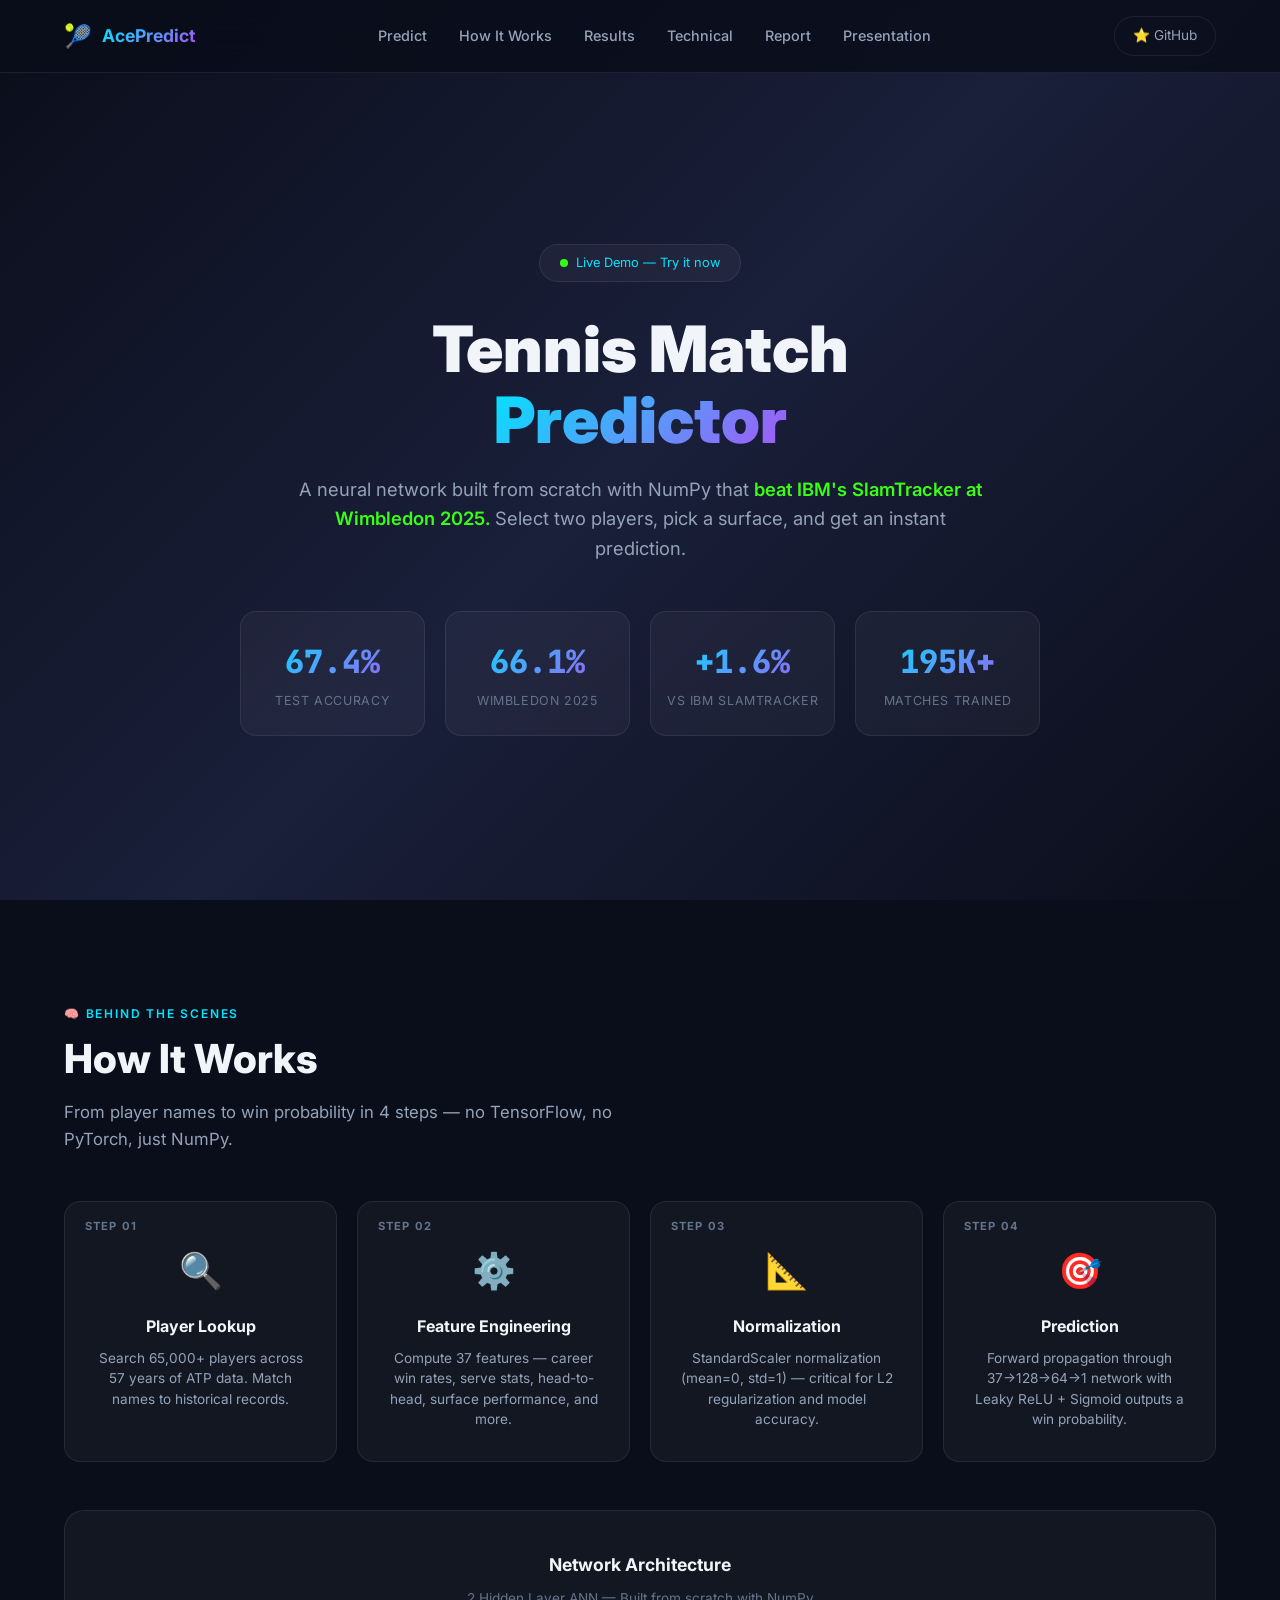
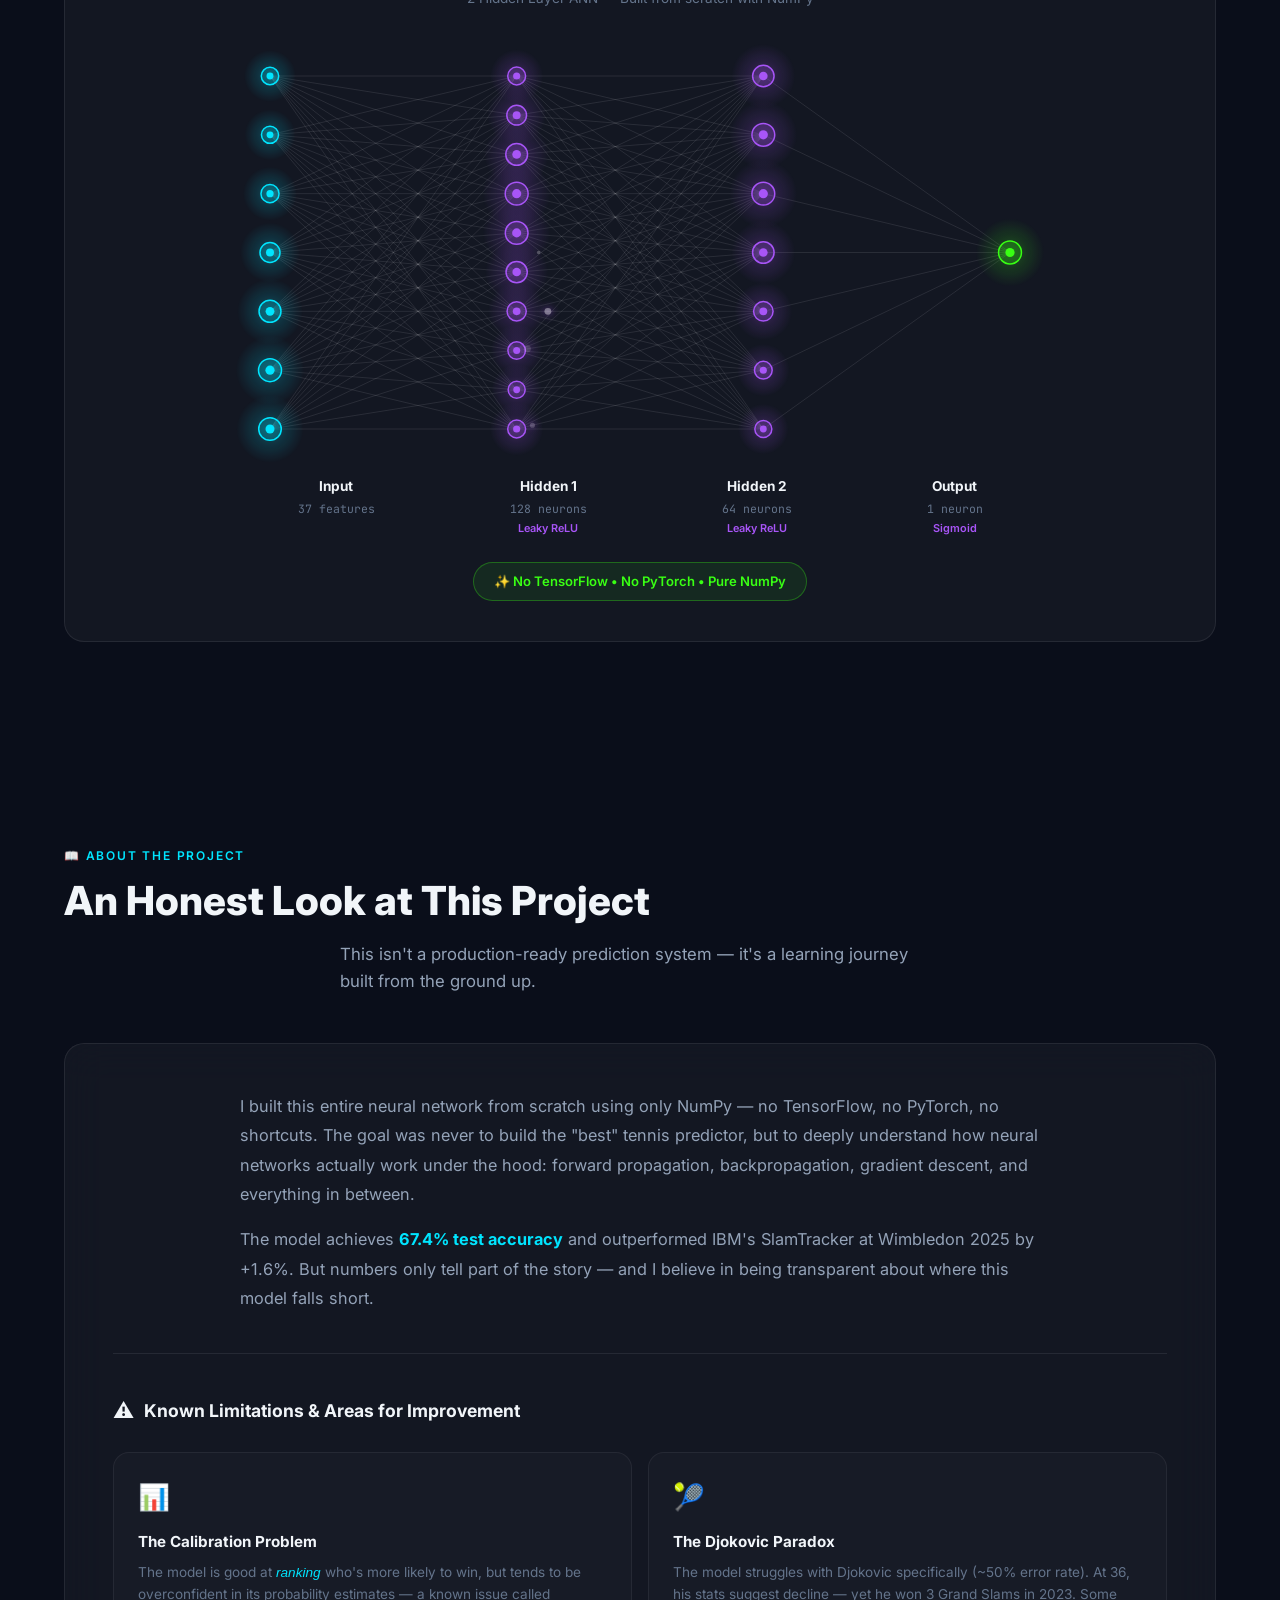
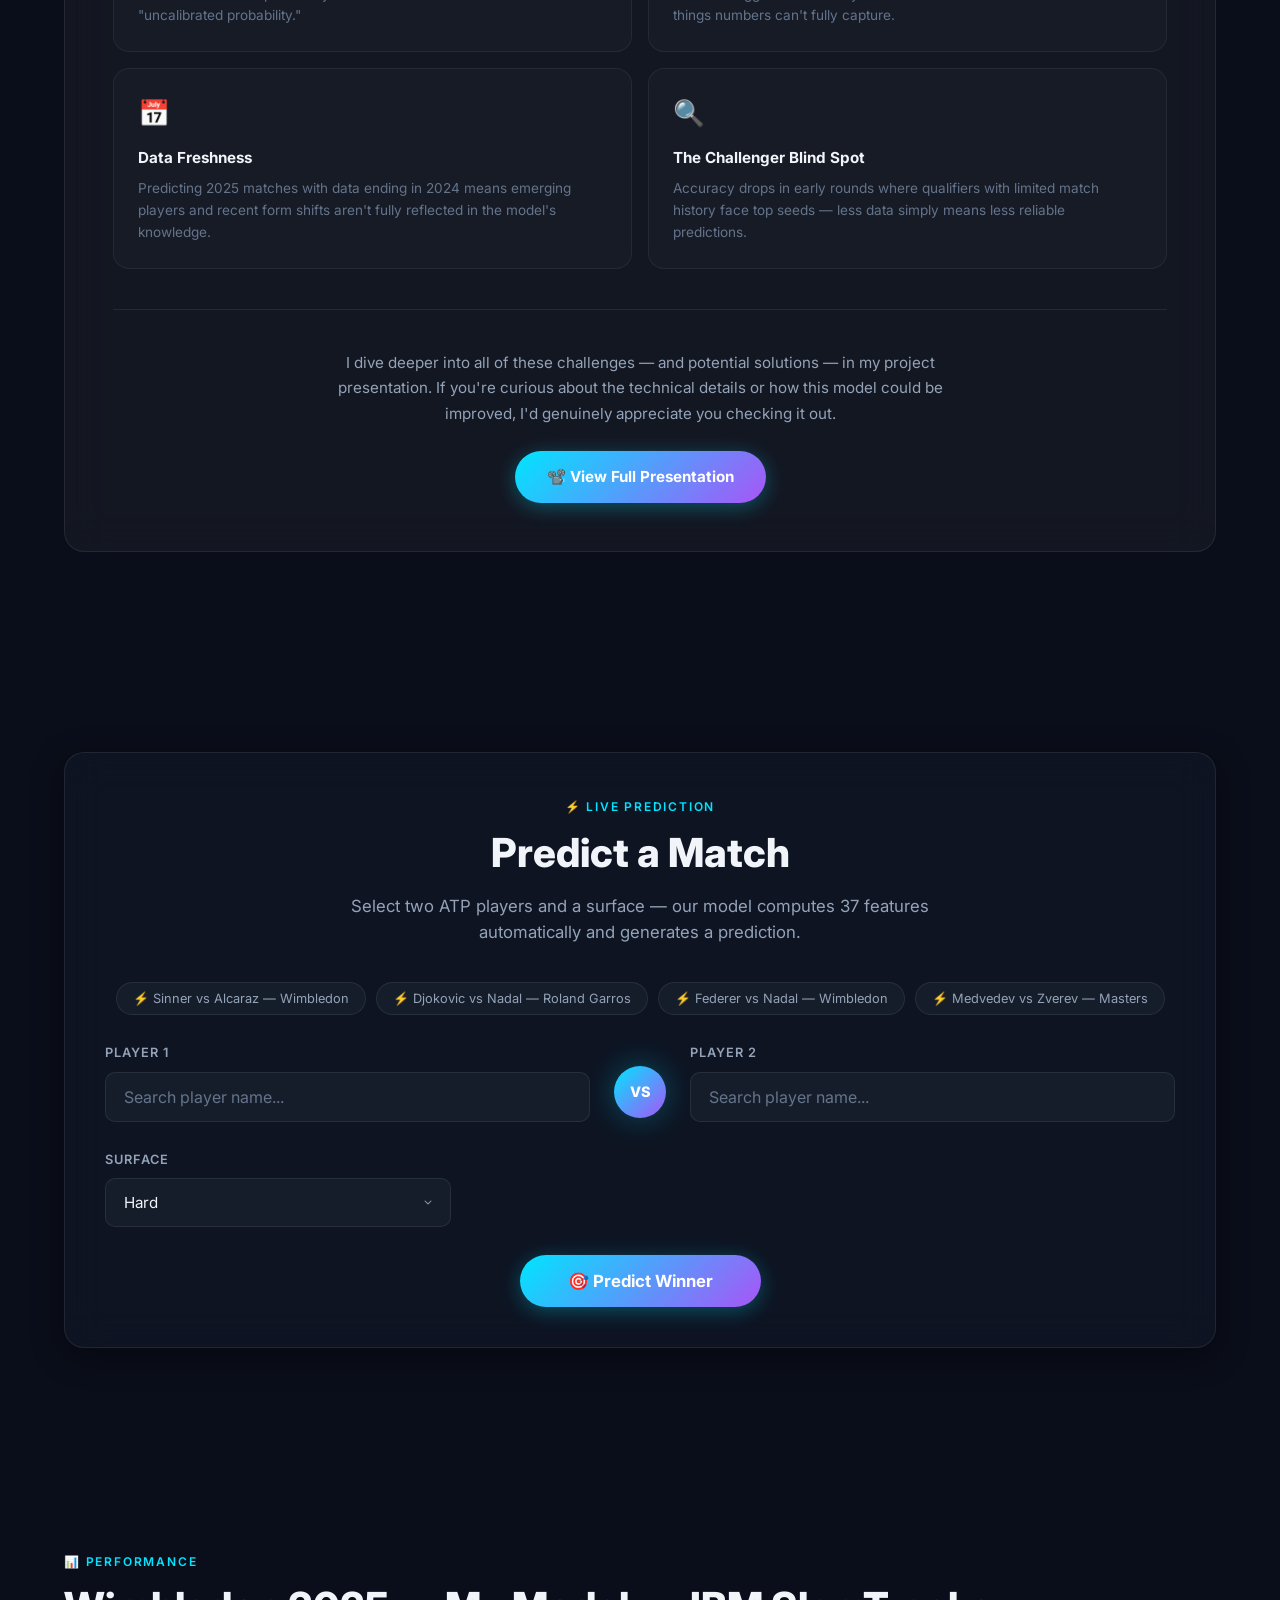
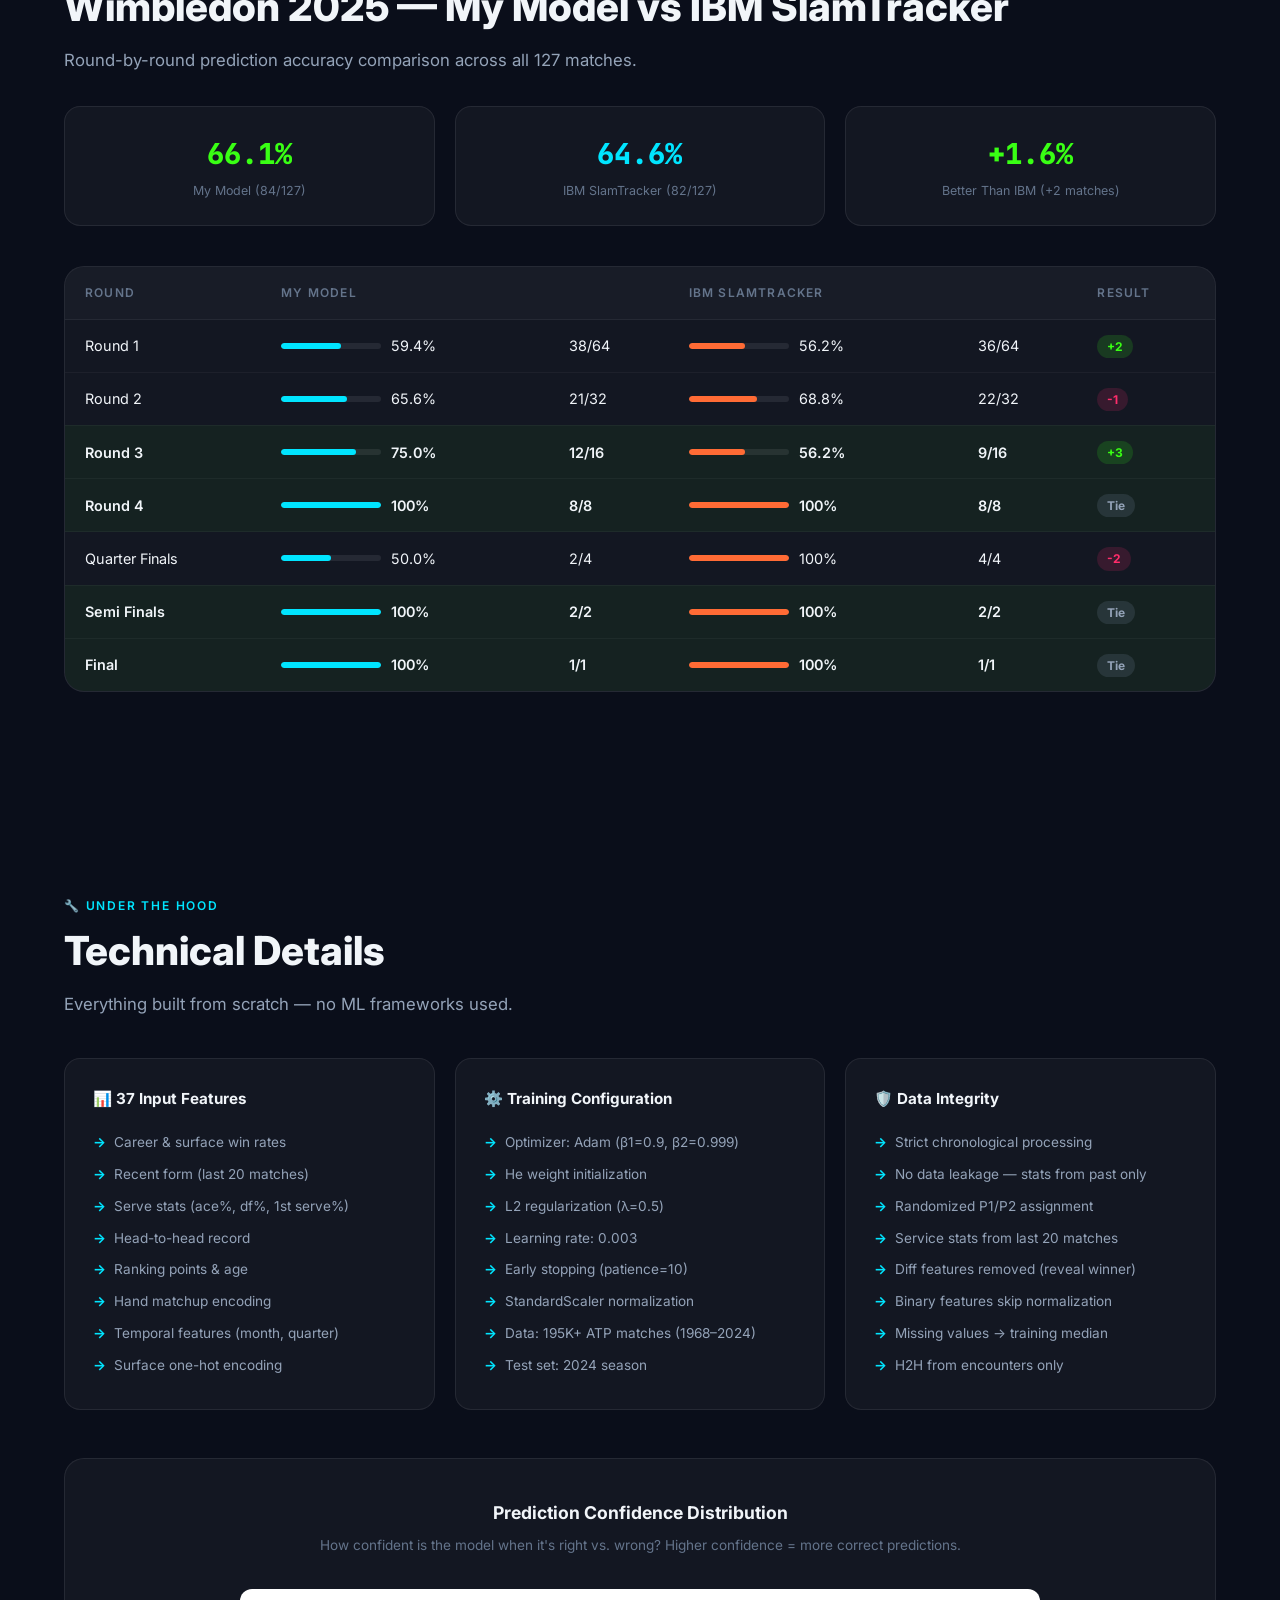
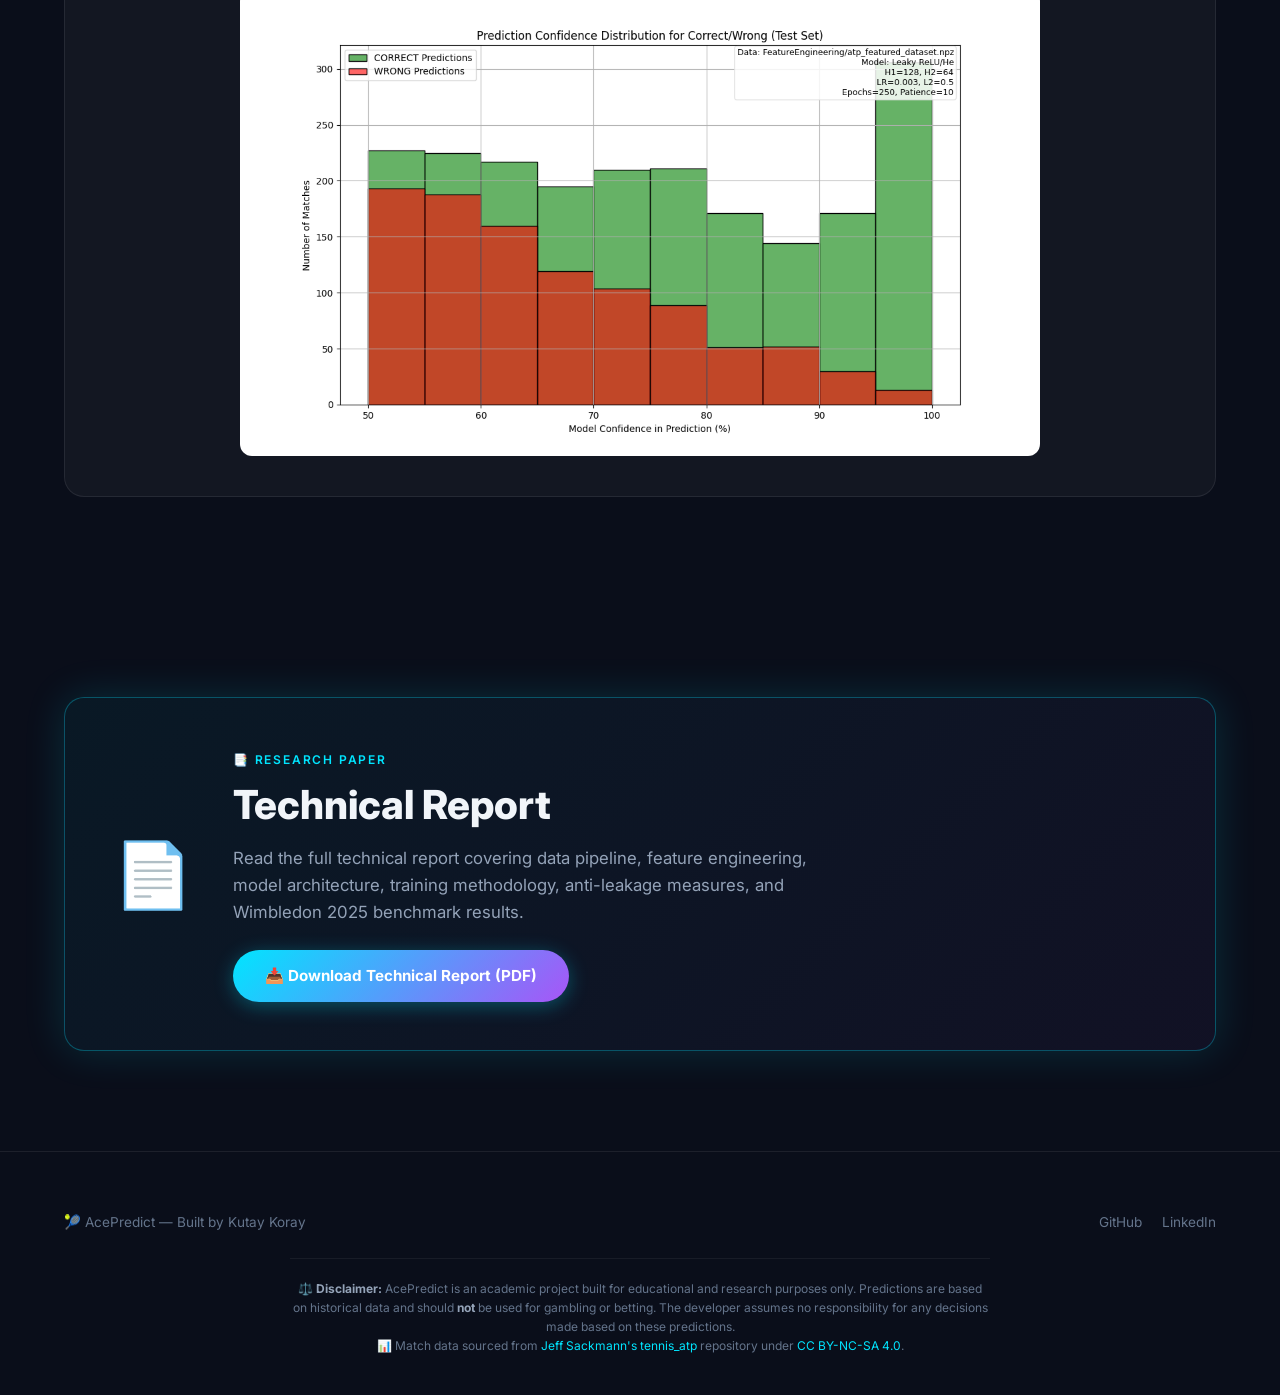
==== commit c926ef2a: "feat: rebrand to AcePredict, add About section, move How It Works up, add disclaimer + Sackmann cred" ====
--- a/public/index.html
+++ b/public/index.html
@@ -5,8 +5,8 @@
   <meta charset="UTF-8">
   <meta name="viewport" content="width=device-width, initial-scale=1.0">
   <meta name="description"
-    content="A neural network built from scratch that predicts ATP tennis match outcomes. Try it live — select two players, pick a surface, and get an instant prediction.">
-  <title>ATP Tennis Match Predictor — ANN Built from Scratch with NumPy</title>
+    content="AcePredict — a neural network built from scratch with NumPy that predicts ATP tennis match outcomes. Try it live — select two players, pick a surface, and get an instant prediction.">
+  <title>AcePredict — ATP Tennis Match Predictor</title>
   <link rel="preconnect" href="https://fonts.googleapis.com">
   <link rel="preconnect" href="https://fonts.gstatic.com" crossorigin>
   <link
@@ -83,6 +83,153 @@
         <div class="stat-card">
           <div class="stat-value" data-count="195" data-suffix="K+" data-decimals="0">0</div>
           <div class="stat-label">Matches Trained</div>
+        </div>
+      </div>
+    </div>
+  </section>
+
+  <!-- ═══════════════════════════════════════════════════════
+       HOW IT WORKS
+       ═══════════════════════════════════════════════════════ -->
+  <section class="how-section" id="how-it-works">
+    <div class="container">
+      <span class="section-label">🧠 Behind the Scenes</span>
+      <h2 class="section-title">How It Works</h2>
+      <p class="section-subtitle">From player names to win probability in 4 steps — no TensorFlow, no PyTorch, just
+        NumPy.</p>
+
+      <div class="how-grid">
+        <div class="how-step fade-in">
+          <span class="how-step-number">Step 01</span>
+          <div class="how-step-icon">🔍</div>
+          <h3>Player Lookup</h3>
+          <p>Search 65,000+ players across 57 years of ATP data. Match names to historical records.</p>
+        </div>
+        <div class="how-step fade-in">
+          <span class="how-step-number">Step 02</span>
+          <div class="how-step-icon">⚙️</div>
+          <h3>Feature Engineering</h3>
+          <p>Compute 37 features — career win rates, serve stats, head-to-head, surface performance, and more.</p>
+        </div>
+        <div class="how-step fade-in">
+          <span class="how-step-number">Step 03</span>
+          <div class="how-step-icon">📐</div>
+          <h3>Normalization</h3>
+          <p>StandardScaler normalization (mean=0, std=1) — critical for L2 regularization and model accuracy.</p>
+        </div>
+        <div class="how-step fade-in">
+          <span class="how-step-number">Step 04</span>
+          <div class="how-step-icon">🎯</div>
+          <h3>Prediction</h3>
+          <p>Forward propagation through 37→128→64→1 network with Leaky ReLU + Sigmoid outputs a win probability.</p>
+        </div>
+      </div>
+
+      <!-- Neural Network Diagram -->
+      <div class="nn-diagram fade-in">
+        <div class="nn-title">Network Architecture</div>
+        <div class="nn-subtitle">2 Hidden Layer ANN — Built from scratch with NumPy</div>
+
+        <div class="nn-canvas-wrapper">
+          <canvas id="nn-canvas" width="900" height="420"></canvas>
+          <!-- Layer labels below canvas -->
+          <div class="nn-layer-labels">
+            <div class="nn-label-group">
+              <span class="nn-label-name">Input</span>
+              <span class="nn-label-count">37 features</span>
+            </div>
+            <div class="nn-label-group">
+              <span class="nn-label-name">Hidden 1</span>
+              <span class="nn-label-count">128 neurons</span>
+              <span class="nn-label-act">Leaky ReLU</span>
+            </div>
+            <div class="nn-label-group">
+              <span class="nn-label-name">Hidden 2</span>
+              <span class="nn-label-count">64 neurons</span>
+              <span class="nn-label-act">Leaky ReLU</span>
+            </div>
+            <div class="nn-label-group">
+              <span class="nn-label-name">Output</span>
+              <span class="nn-label-count">1 neuron</span>
+              <span class="nn-label-act">Sigmoid</span>
+            </div>
+          </div>
+        </div>
+
+        <div class="nn-badge">✨ No TensorFlow • No PyTorch • Pure NumPy</div>
+      </div>
+    </div>
+  </section>
+
+  <!-- ═══════════════════════════════════════════════════════
+       ABOUT THE PROJECT
+       ═══════════════════════════════════════════════════════ -->
+  <section class="about-section" id="about">
+    <div class="container">
+      <span class="section-label">📖 About the Project</span>
+      <h2 class="section-title">An Honest Look at This Project</h2>
+      <p class="section-subtitle" style="margin: 0 auto;">
+        This isn't a production-ready prediction system — it's a learning journey built from the ground up.
+      </p>
+
+      <div class="about-content fade-in">
+        <div class="about-text">
+          <p>
+            I built this entire neural network from scratch using only NumPy — no TensorFlow, no PyTorch, no shortcuts.
+            The goal was never to build the "best" tennis predictor, but to deeply understand how neural networks
+            actually work under the hood: forward propagation, backpropagation, gradient descent, and everything in
+            between.
+          </p>
+          <p>
+            The model achieves <strong>67.4% test accuracy</strong> and outperformed IBM's SlamTracker at Wimbledon 2025
+            by +1.6%.
+            But numbers only tell part of the story — and I believe in being transparent about where this model falls
+            short.
+          </p>
+        </div>
+
+        <div class="about-limitations">
+          <h3 class="about-limitations-title">
+            <span class="about-limitations-icon">⚠️</span>
+            Known Limitations & Areas for Improvement
+          </h3>
+          <div class="limitation-grid">
+            <div class="limitation-card">
+              <div class="limitation-icon">📊</div>
+              <h4>The Calibration Problem</h4>
+              <p>The model is good at <em>ranking</em> who's more likely to win, but tends to be overconfident in its
+                probability estimates — a known issue called "uncalibrated probability."</p>
+            </div>
+            <div class="limitation-card">
+              <div class="limitation-icon">🎾</div>
+              <h4>The Djokovic Paradox</h4>
+              <p>The model struggles with Djokovic specifically (~50% error rate). At 36, his stats suggest decline —
+                yet he won 3 Grand Slams in 2023. Some things numbers can't fully capture.</p>
+            </div>
+            <div class="limitation-card">
+              <div class="limitation-icon">📅</div>
+              <h4>Data Freshness</h4>
+              <p>Predicting 2025 matches with data ending in 2024 means emerging players and recent form shifts aren't
+                fully reflected in the model's knowledge.</p>
+            </div>
+            <div class="limitation-card">
+              <div class="limitation-icon">🔍</div>
+              <h4>The Challenger Blind Spot</h4>
+              <p>Accuracy drops in early rounds where qualifiers with limited match history face top seeds — less data
+                simply means less reliable predictions.</p>
+            </div>
+          </div>
+        </div>
+
+        <div class="about-cta">
+          <p>
+            I dive deeper into all of these challenges — and potential solutions — in my project presentation.
+            If you're curious about the technical details or how this model could be improved, I'd genuinely appreciate
+            you checking it out.
+          </p>
+          <a href="presentation.html" class="about-cta-btn">
+            📽️ View Full Presentation
+          </a>
         </div>
       </div>
     </div>
@@ -218,79 +365,6 @@
   </section>
 
   <!-- ═══════════════════════════════════════════════════════
-       HOW IT WORKS
-       ═══════════════════════════════════════════════════════ -->
-  <section class="how-section" id="how-it-works">
-    <div class="container">
-      <span class="section-label">🧠 Behind the Scenes</span>
-      <h2 class="section-title">How It Works</h2>
-      <p class="section-subtitle">From player names to win probability in 4 steps — no TensorFlow, no PyTorch, just
-        NumPy.</p>
-
-      <div class="how-grid">
-        <div class="how-step fade-in">
-          <span class="how-step-number">Step 01</span>
-          <div class="how-step-icon">🔍</div>
-          <h3>Player Lookup</h3>
-          <p>Search 65,000+ players across 57 years of ATP data. Match names to historical records.</p>
-        </div>
-        <div class="how-step fade-in">
-          <span class="how-step-number">Step 02</span>
-          <div class="how-step-icon">⚙️</div>
-          <h3>Feature Engineering</h3>
-          <p>Compute 37 features — career win rates, serve stats, head-to-head, surface performance, and more.</p>
-        </div>
-        <div class="how-step fade-in">
-          <span class="how-step-number">Step 03</span>
-          <div class="how-step-icon">📐</div>
-          <h3>Normalization</h3>
-          <p>StandardScaler normalization (mean=0, std=1) — critical for L2 regularization and model accuracy.</p>
-        </div>
-        <div class="how-step fade-in">
-          <span class="how-step-number">Step 04</span>
-          <div class="how-step-icon">🎯</div>
-          <h3>Prediction</h3>
-          <p>Forward propagation through 37→128→64→1 network with Leaky ReLU + Sigmoid outputs a win probability.</p>
-        </div>
-      </div>
-
-      <!-- Neural Network Diagram -->
-      <div class="nn-diagram fade-in">
-        <div class="nn-title">Network Architecture</div>
-        <div class="nn-subtitle">2 Hidden Layer ANN — Built from scratch with NumPy</div>
-
-        <div class="nn-canvas-wrapper">
-          <canvas id="nn-canvas" width="900" height="420"></canvas>
-          <!-- Layer labels below canvas -->
-          <div class="nn-layer-labels">
-            <div class="nn-label-group">
-              <span class="nn-label-name">Input</span>
-              <span class="nn-label-count">37 features</span>
-            </div>
-            <div class="nn-label-group">
-              <span class="nn-label-name">Hidden 1</span>
-              <span class="nn-label-count">128 neurons</span>
-              <span class="nn-label-act">Leaky ReLU</span>
-            </div>
-            <div class="nn-label-group">
-              <span class="nn-label-name">Hidden 2</span>
-              <span class="nn-label-count">64 neurons</span>
-              <span class="nn-label-act">Leaky ReLU</span>
-            </div>
-            <div class="nn-label-group">
-              <span class="nn-label-name">Output</span>
-              <span class="nn-label-count">1 neuron</span>
-              <span class="nn-label-act">Sigmoid</span>
-            </div>
-          </div>
-        </div>
-
-        <div class="nn-badge">✨ No TensorFlow • No PyTorch • Pure NumPy</div>
-      </div>
-    </div>
-  </section>
-
-  <!-- ═══════════════════════════════════════════════════════
        IBM COMPARISON
        ═══════════════════════════════════════════════════════ -->
   <section class="ibm-section" id="results">
@@ -569,7 +643,7 @@
     <div class="container">
       <div class="footer-content">
         <div class="footer-left">
-          🎾 ATP Tennis Match Predictor — Built by Kutay Koray
+          🎾 AcePredict — Built by Kutay Koray
         </div>
         <div class="footer-links">
           <a href="https://github.com/KutayKoray/ANN" target="_blank" rel="noopener noreferrer">GitHub</a>
@@ -577,6 +651,17 @@
             rel="noopener noreferrer">LinkedIn</a>
         </div>
       </div>
+      <div class="footer-disclaimer">
+        ⚖️ <strong>Disclaimer:</strong> AcePredict is an academic project built for educational and research purposes
+        only.
+        Predictions are based on historical data and should <strong>not</strong> be used for gambling or betting.
+        The developer assumes no responsibility for any decisions made based on these predictions.
+        <br>
+        📊 Match data sourced from <a href="https://github.com/JeffSackmann/tennis_atp" target="_blank"
+          rel="noopener noreferrer">Jeff Sackmann's tennis_atp</a> repository under
+        <a href="https://creativecommons.org/licenses/by-nc-sa/4.0/" target="_blank" rel="noopener noreferrer">CC
+          BY-NC-SA 4.0</a>.
+      </div>
     </div>
   </footer>
 
--- a/public/style.css
+++ b/public/style.css
@@ -794,6 +794,160 @@
   color: var(--accent-cyan);
 }
 
+/* ─── About the Project ──────────────────────────────────── */
+.about-section {
+  padding: var(--section-padding);
+  position: relative;
+  z-index: 1;
+}
+
+.about-content {
+  margin-top: 48px;
+  background: var(--bg-glass);
+  border: 1px solid var(--border-color);
+  border-radius: 20px;
+  padding: 48px;
+  backdrop-filter: blur(20px);
+}
+
+.about-text {
+  max-width: 800px;
+  margin: 0 auto 40px;
+}
+
+.about-text p {
+  font-size: 1.02rem;
+  color: var(--text-secondary);
+  line-height: 1.8;
+  margin-bottom: 16px;
+}
+
+.about-text p:last-child {
+  margin-bottom: 0;
+}
+
+.about-text strong {
+  color: var(--accent-cyan);
+  font-weight: 700;
+}
+
+.about-limitations {
+  margin-top: 40px;
+  padding-top: 40px;
+  border-top: 1px solid var(--border-color);
+}
+
+.about-limitations-title {
+  display: flex;
+  align-items: center;
+  gap: 10px;
+  font-size: 1.1rem;
+  font-weight: 700;
+  margin-bottom: 24px;
+}
+
+.about-limitations-icon {
+  font-size: 1.3rem;
+}
+
+.limitation-grid {
+  display: grid;
+  grid-template-columns: repeat(2, 1fr);
+  gap: 16px;
+}
+
+.limitation-card {
+  background: rgba(255, 255, 255, 0.02);
+  border: 1px solid rgba(255, 255, 255, 0.06);
+  border-radius: var(--border-radius);
+  padding: 24px;
+  transition: all 0.3s ease;
+  position: relative;
+  overflow: hidden;
+}
+
+.limitation-card::before {
+  content: '';
+  position: absolute;
+  top: 0;
+  left: 0;
+  right: 0;
+  height: 2px;
+  background: var(--gradient-accent);
+  opacity: 0;
+  transition: opacity 0.3s;
+}
+
+.limitation-card:hover {
+  border-color: var(--border-glow);
+  transform: translateY(-4px);
+  box-shadow: var(--shadow-glow);
+}
+
+.limitation-card:hover::before {
+  opacity: 1;
+}
+
+.limitation-icon {
+  font-size: 1.6rem;
+  margin-bottom: 12px;
+}
+
+.limitation-card h4 {
+  font-size: 0.95rem;
+  font-weight: 700;
+  margin-bottom: 8px;
+  color: var(--text-primary);
+}
+
+.limitation-card p {
+  font-size: 0.85rem;
+  color: var(--text-muted);
+  line-height: 1.6;
+}
+
+.limitation-card em {
+  color: var(--accent-cyan);
+  font-style: italic;
+}
+
+.about-cta {
+  margin-top: 40px;
+  padding-top: 40px;
+  border-top: 1px solid var(--border-color);
+  text-align: center;
+}
+
+.about-cta p {
+  font-size: 0.95rem;
+  color: var(--text-secondary);
+  line-height: 1.7;
+  max-width: 650px;
+  margin: 0 auto 24px;
+}
+
+.about-cta-btn {
+  display: inline-flex;
+  align-items: center;
+  gap: 8px;
+  padding: 14px 32px;
+  background: var(--gradient-accent);
+  border-radius: 999px;
+  color: #fff;
+  font-size: 0.95rem;
+  font-weight: 700;
+  font-family: inherit;
+  text-decoration: none;
+  transition: all 0.3s;
+  box-shadow: var(--shadow-button);
+}
+
+.about-cta-btn:hover {
+  transform: translateY(-2px);
+  box-shadow: 0 8px 30px rgba(0, 229, 255, 0.4);
+  color: #fff;
+}
+
 /* ─── How It Works ────────────────────────────────────────── */
 .how-section {
   padding: var(--section-padding);
@@ -1215,6 +1369,34 @@
   color: var(--accent-cyan);
 }
 
+.footer-disclaimer {
+  margin-top: 24px;
+  padding-top: 20px;
+  border-top: 1px solid rgba(255, 255, 255, 0.06);
+  font-size: 0.75rem;
+  color: var(--text-muted);
+  line-height: 1.6;
+  text-align: center;
+  max-width: 700px;
+  margin-left: auto;
+  margin-right: auto;
+}
+
+.footer-disclaimer strong {
+  color: var(--text-secondary);
+}
+
+.footer-disclaimer a {
+  color: var(--accent-cyan);
+  text-decoration: none;
+  transition: opacity 0.2s;
+}
+
+.footer-disclaimer a:hover {
+  opacity: 0.8;
+  text-decoration: underline;
+}
+
 /* ─── Error Message ───────────────────────────────────────── */
 .error-message {
   display: none;
@@ -1288,6 +1470,11 @@
   transform: translateY(0);
 }
 
+/* ─── Page-only nav link (hidden on desktop, shown on mobile) ── */
+.nav-page-link {
+  display: none;
+}
+
 /* ─── Responsive ──────────────────────────────────────────── */
 @media (max-width: 900px) {
   :root {
@@ -1310,6 +1497,14 @@
     grid-template-columns: 1fr;
   }
 
+  .limitation-grid {
+    grid-template-columns: repeat(2, 1fr);
+  }
+
+  .about-content {
+    padding: 32px 24px;
+  }
+
   .how-grid {
     grid-template-columns: repeat(2, 1fr);
   }
@@ -1328,6 +1523,10 @@
 
   .nav-section-link {
     display: none;
+  }
+
+  .nav-page-link {
+    display: list-item;
   }
 
   .nav-links {
@@ -1446,6 +1645,14 @@
     font-size: 0.65rem;
   }
 
+  .limitation-grid {
+    grid-template-columns: 1fr;
+  }
+
+  .about-content {
+    padding: 24px 16px;
+  }
+
   .how-grid {
     grid-template-columns: 1fr;
   }
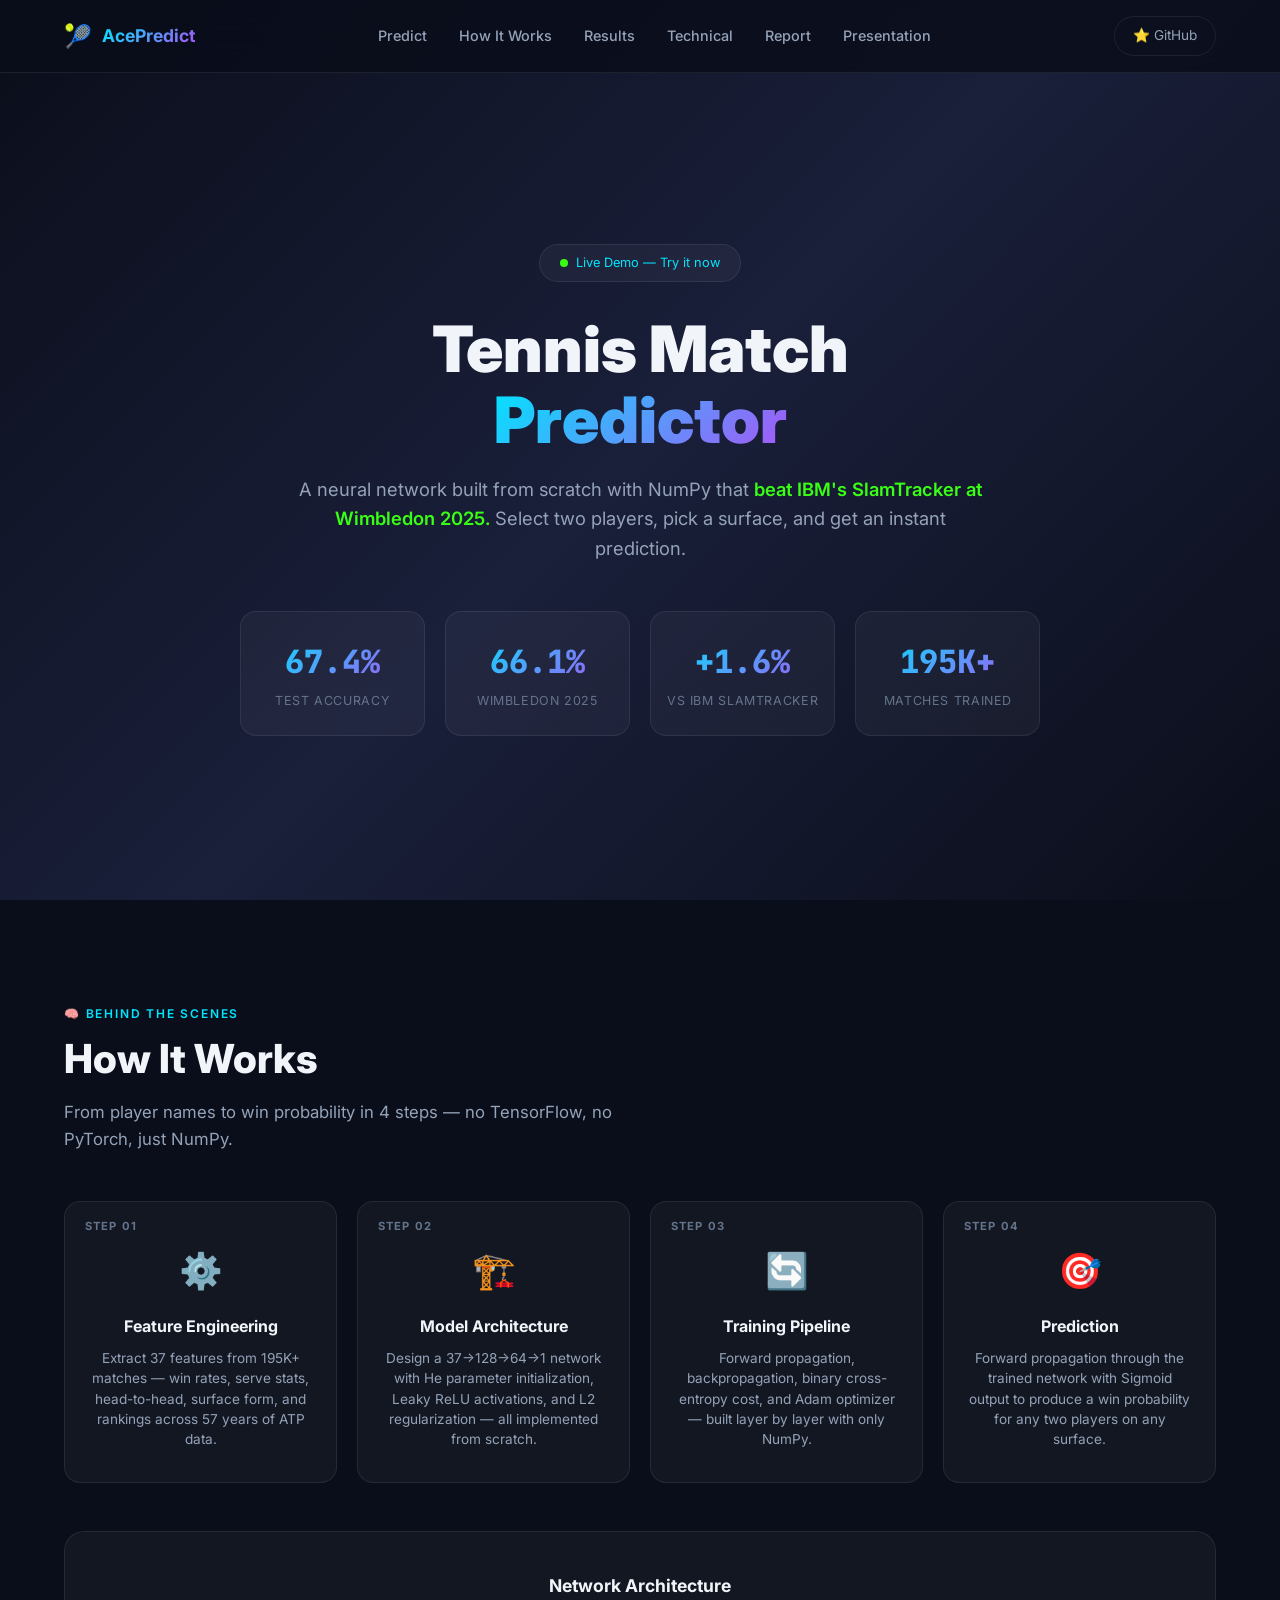
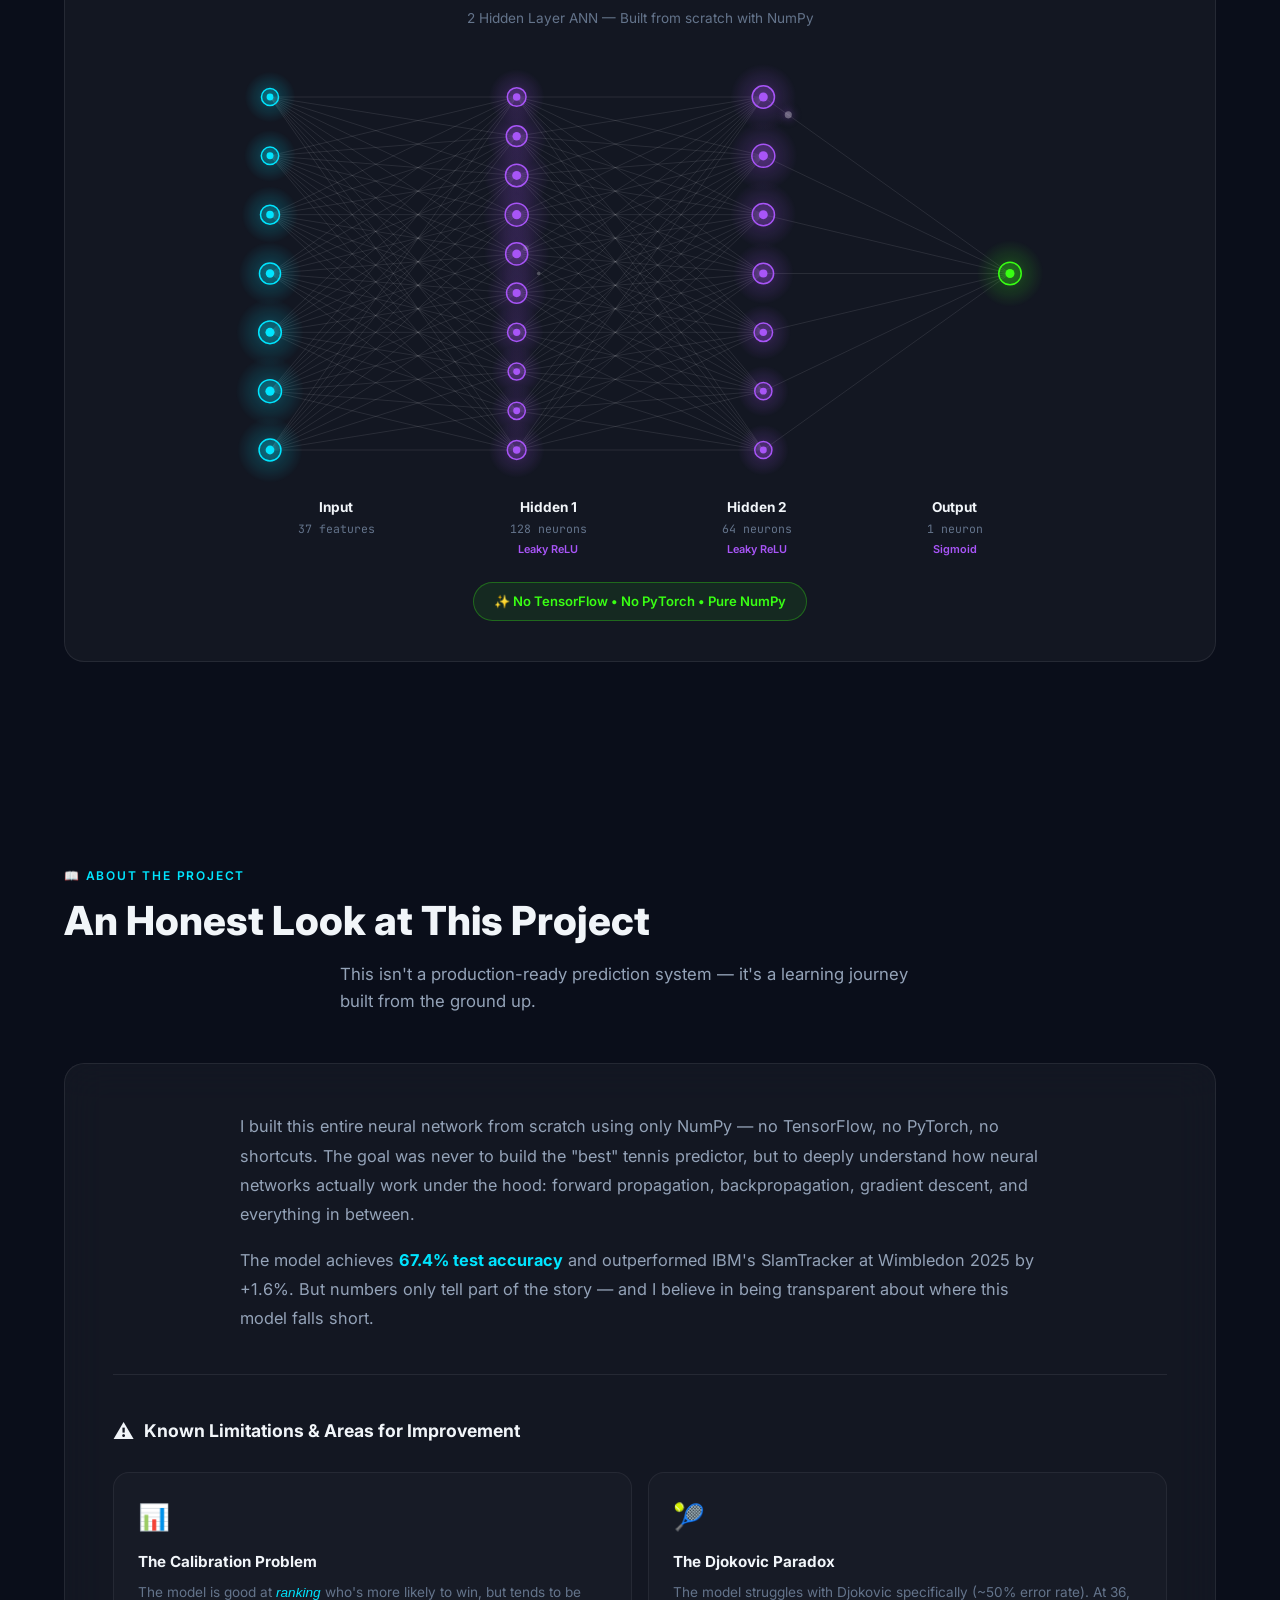
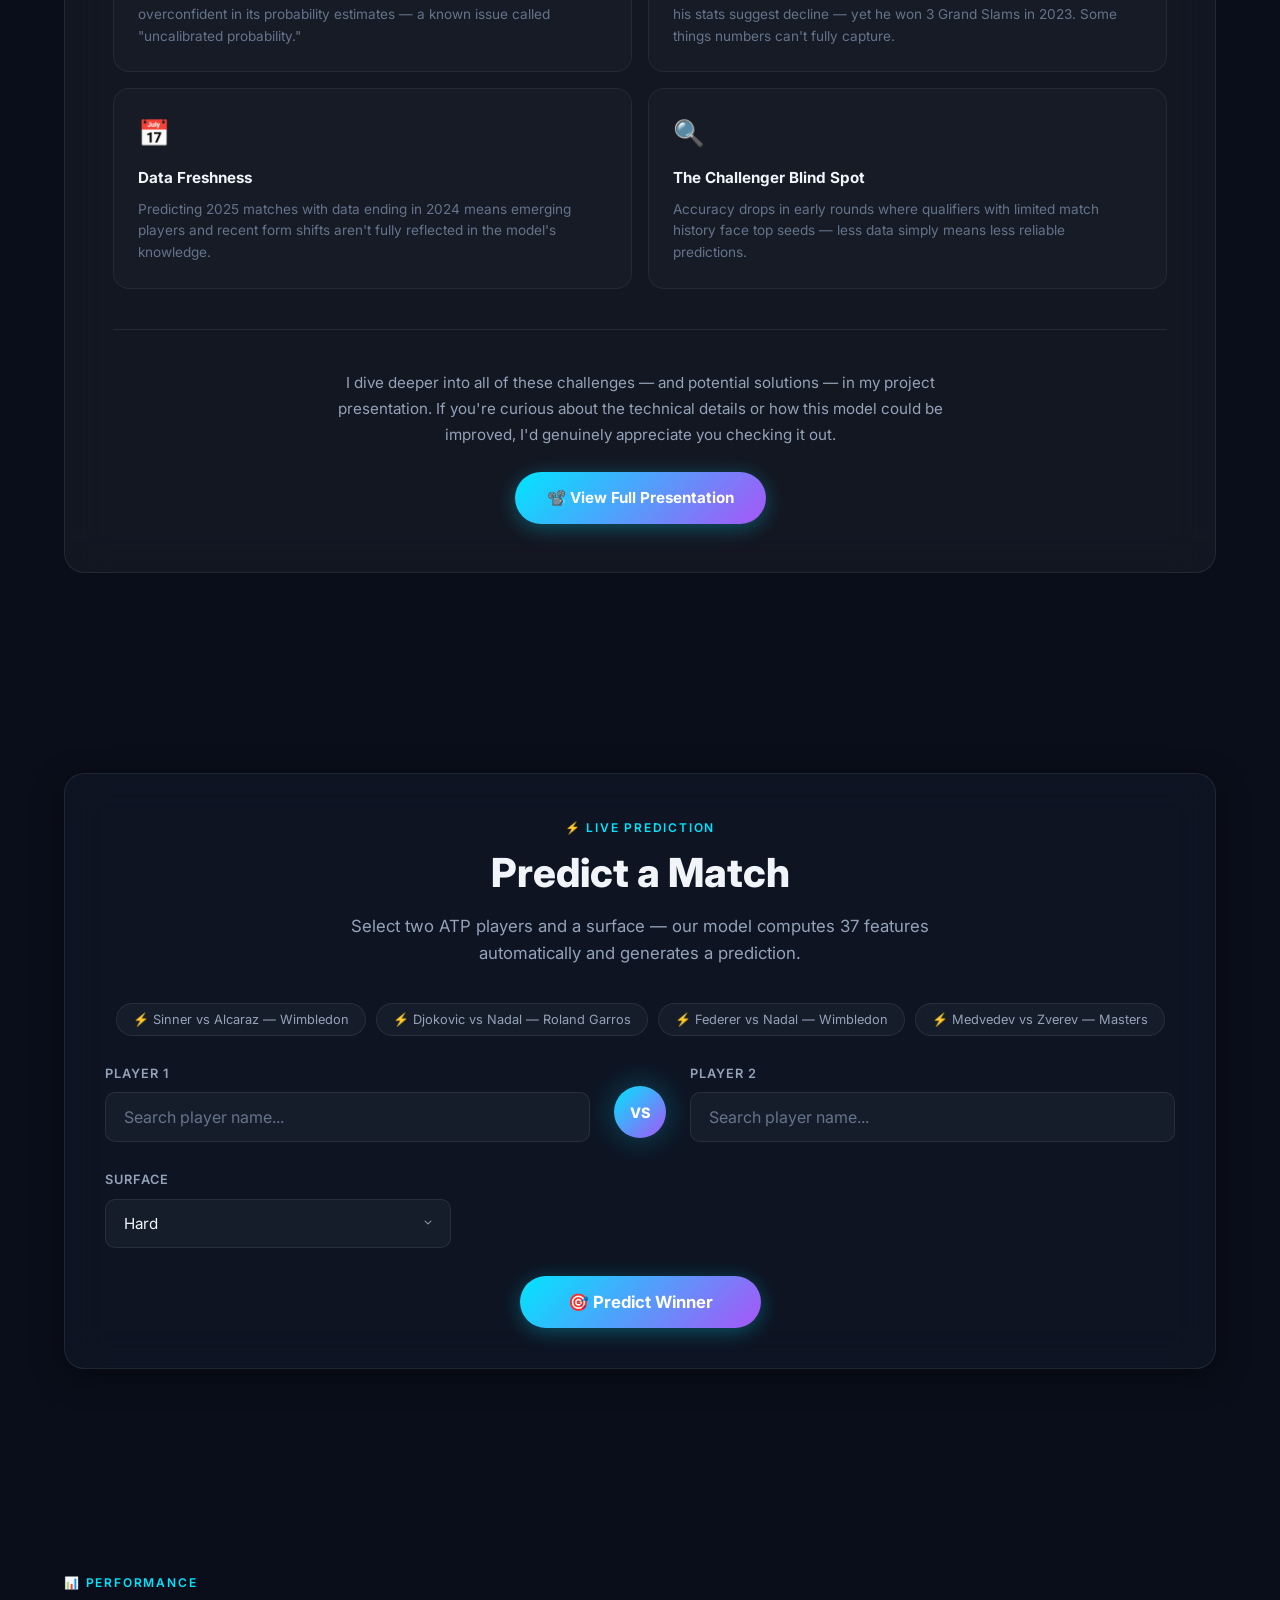
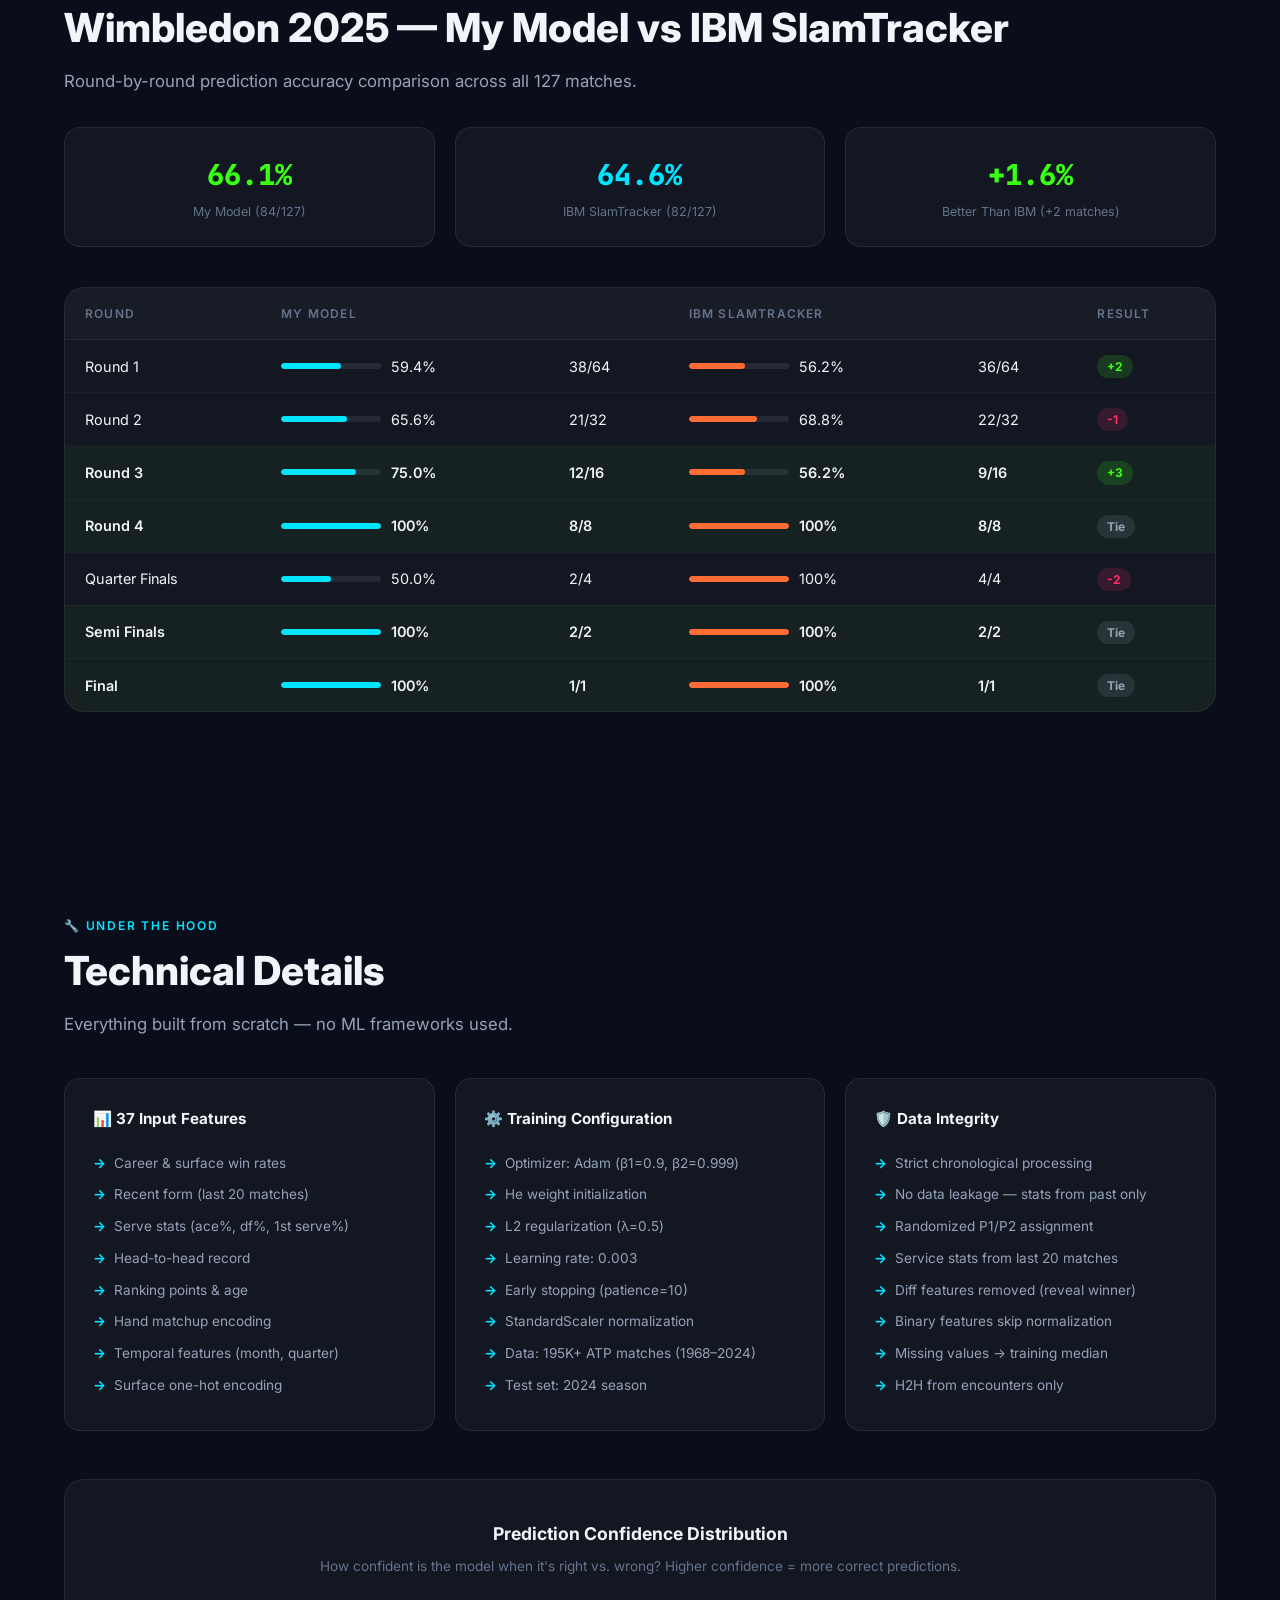
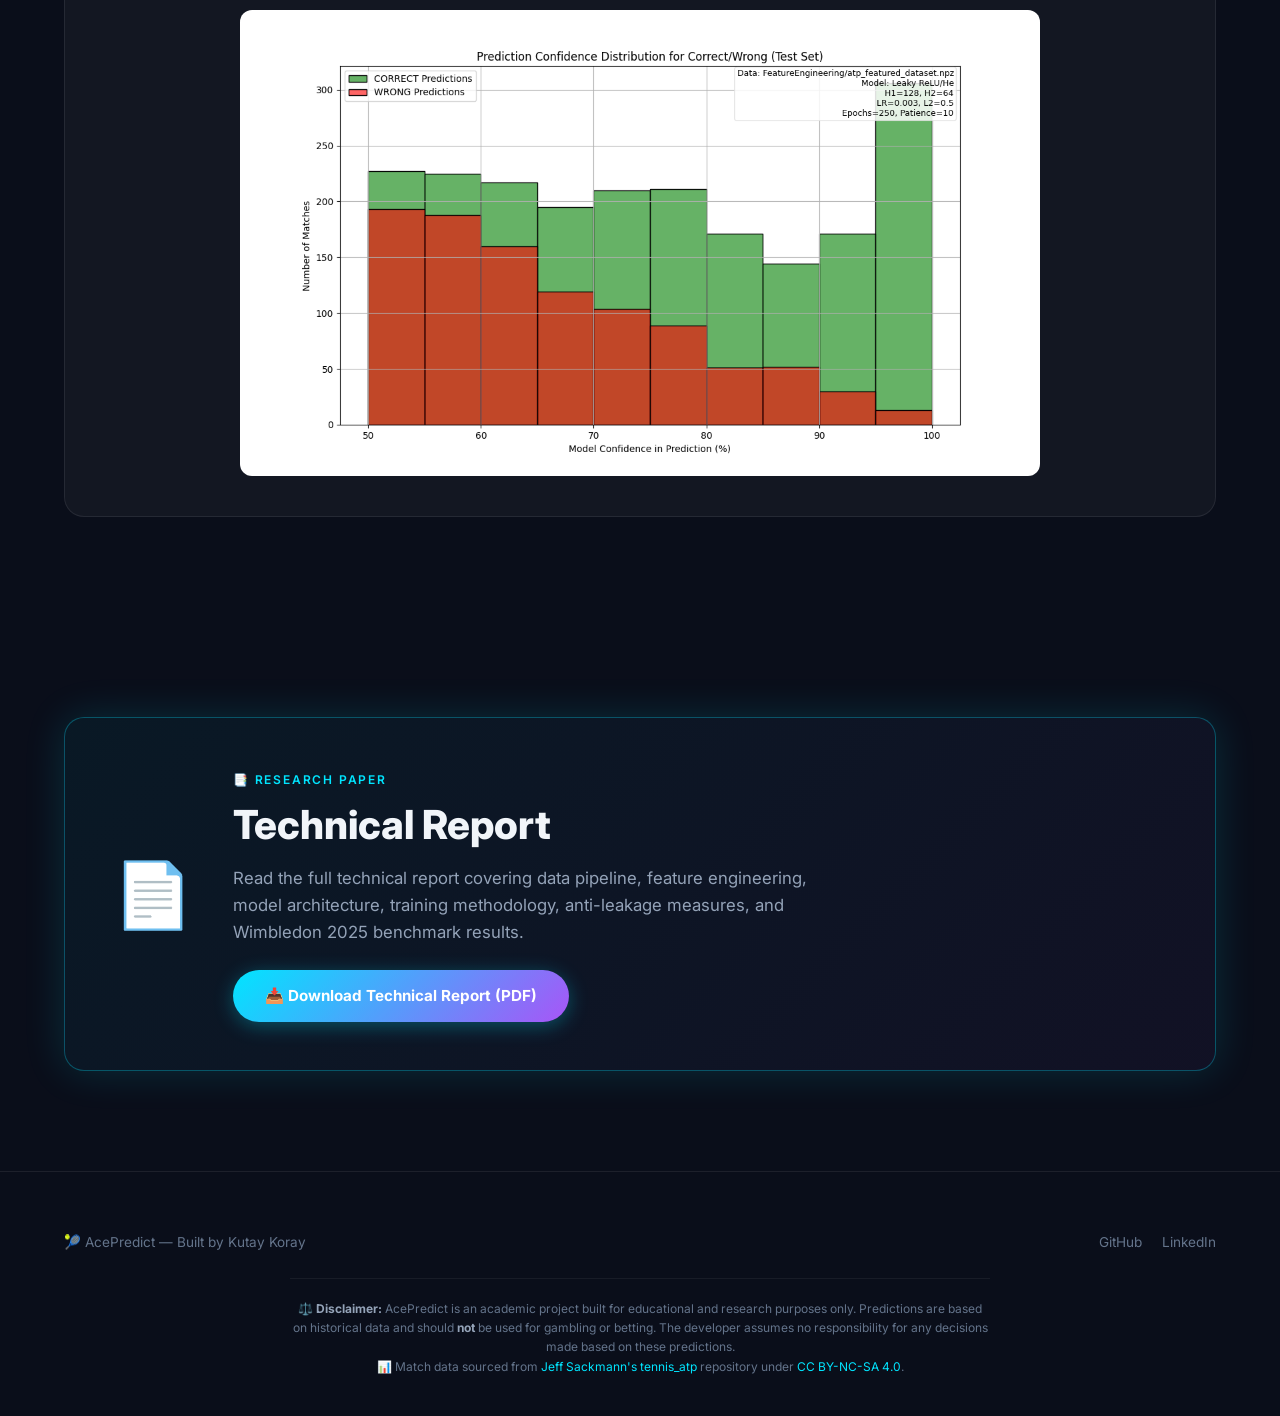
==== commit 4dc30c59: "refactor: redo How It Works steps — feature engineering, model architecture, training pipeline, pred" ====
--- a/public/index.html
+++ b/public/index.html
@@ -101,27 +101,31 @@
       <div class="how-grid">
         <div class="how-step fade-in">
           <span class="how-step-number">Step 01</span>
-          <div class="how-step-icon">🔍</div>
-          <h3>Player Lookup</h3>
-          <p>Search 65,000+ players across 57 years of ATP data. Match names to historical records.</p>
+          <div class="how-step-icon">⚙️</div>
+          <h3>Feature Engineering</h3>
+          <p>Extract 37 features from 195K+ matches — win rates, serve stats, head-to-head, surface form, and rankings
+            across 57 years of ATP data.</p>
         </div>
         <div class="how-step fade-in">
           <span class="how-step-number">Step 02</span>
-          <div class="how-step-icon">⚙️</div>
-          <h3>Feature Engineering</h3>
-          <p>Compute 37 features — career win rates, serve stats, head-to-head, surface performance, and more.</p>
+          <div class="how-step-icon">🏗️</div>
+          <h3>Model Architecture</h3>
+          <p>Design a 37→128→64→1 network with He parameter initialization, Leaky ReLU activations, and L2
+            regularization — all implemented from scratch.</p>
         </div>
         <div class="how-step fade-in">
           <span class="how-step-number">Step 03</span>
-          <div class="how-step-icon">📐</div>
-          <h3>Normalization</h3>
-          <p>StandardScaler normalization (mean=0, std=1) — critical for L2 regularization and model accuracy.</p>
+          <div class="how-step-icon">🔄</div>
+          <h3>Training Pipeline</h3>
+          <p>Forward propagation, backpropagation, binary cross-entropy cost, and Adam optimizer — built layer by layer
+            with only NumPy.</p>
         </div>
         <div class="how-step fade-in">
           <span class="how-step-number">Step 04</span>
           <div class="how-step-icon">🎯</div>
           <h3>Prediction</h3>
-          <p>Forward propagation through 37→128→64→1 network with Leaky ReLU + Sigmoid outputs a win probability.</p>
+          <p>Forward propagation through the trained network with Sigmoid output to produce a win probability for any
+            two players on any surface.</p>
         </div>
       </div>
 
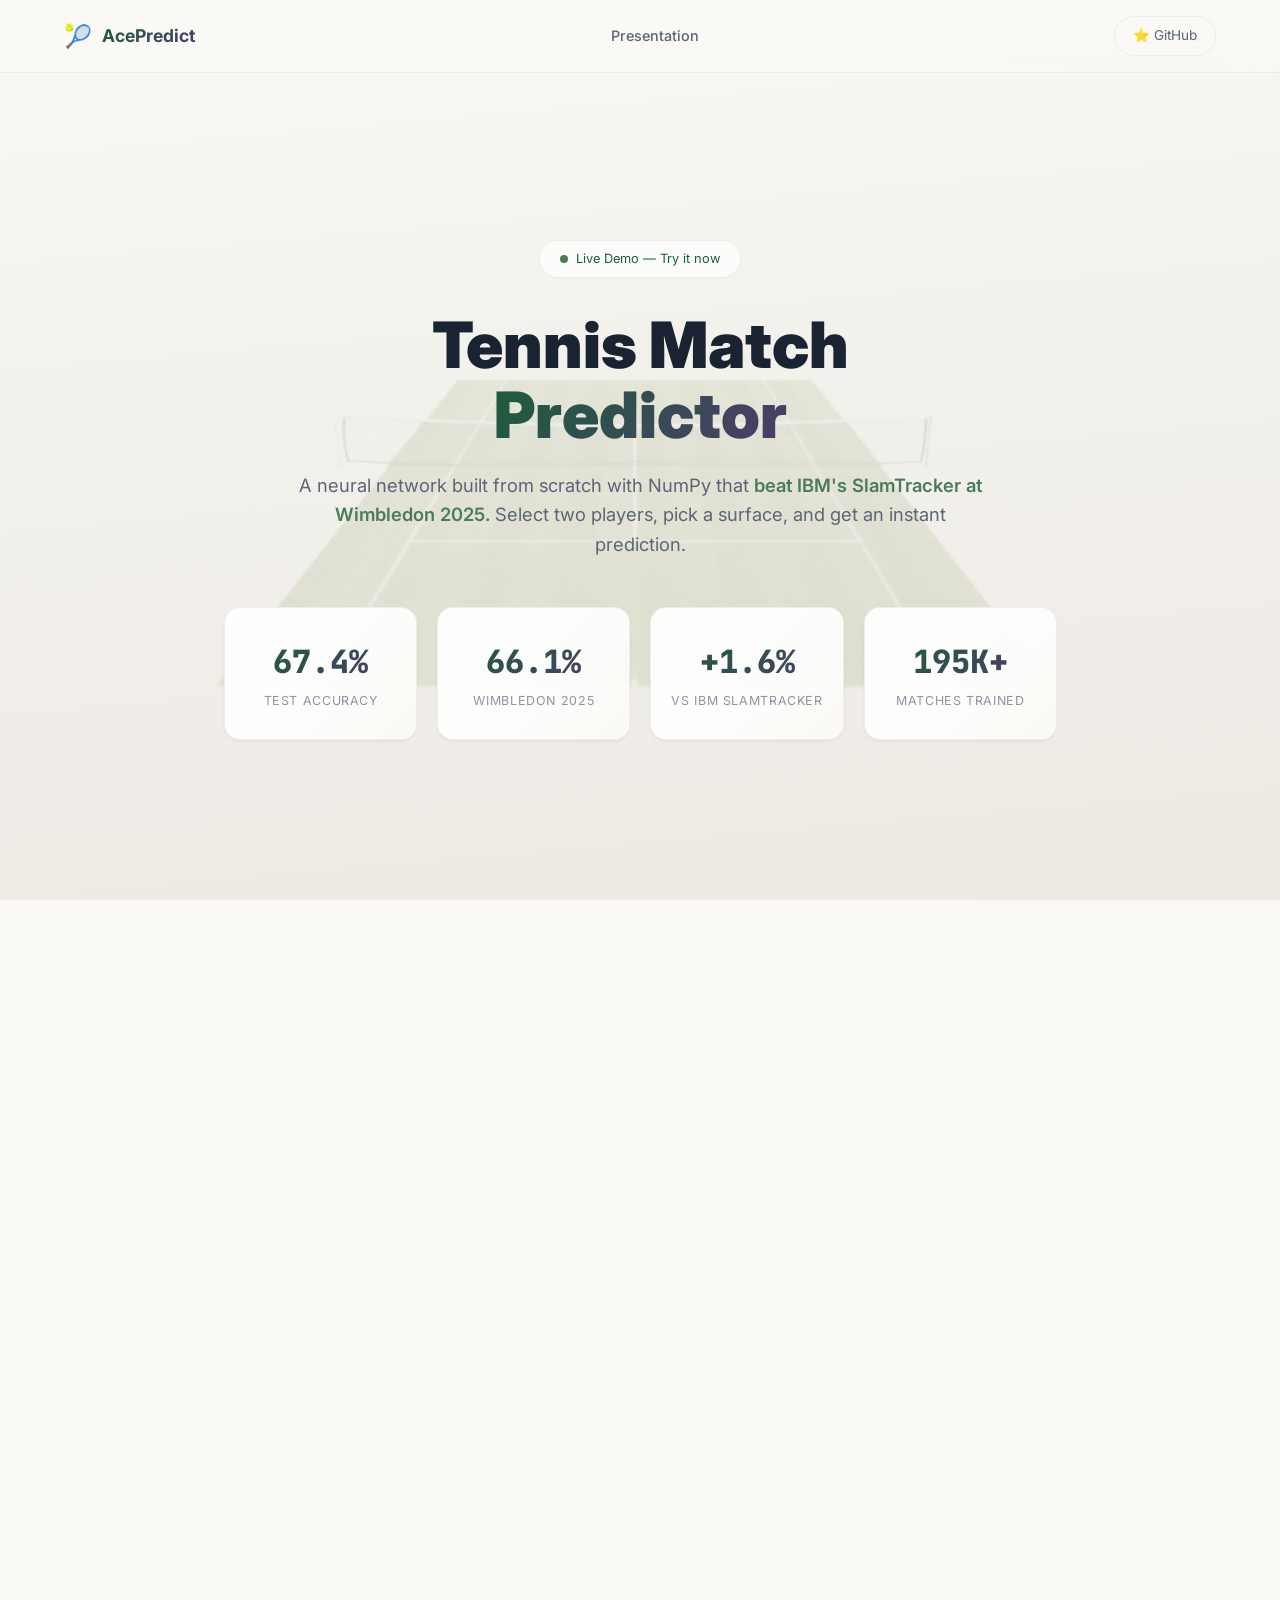
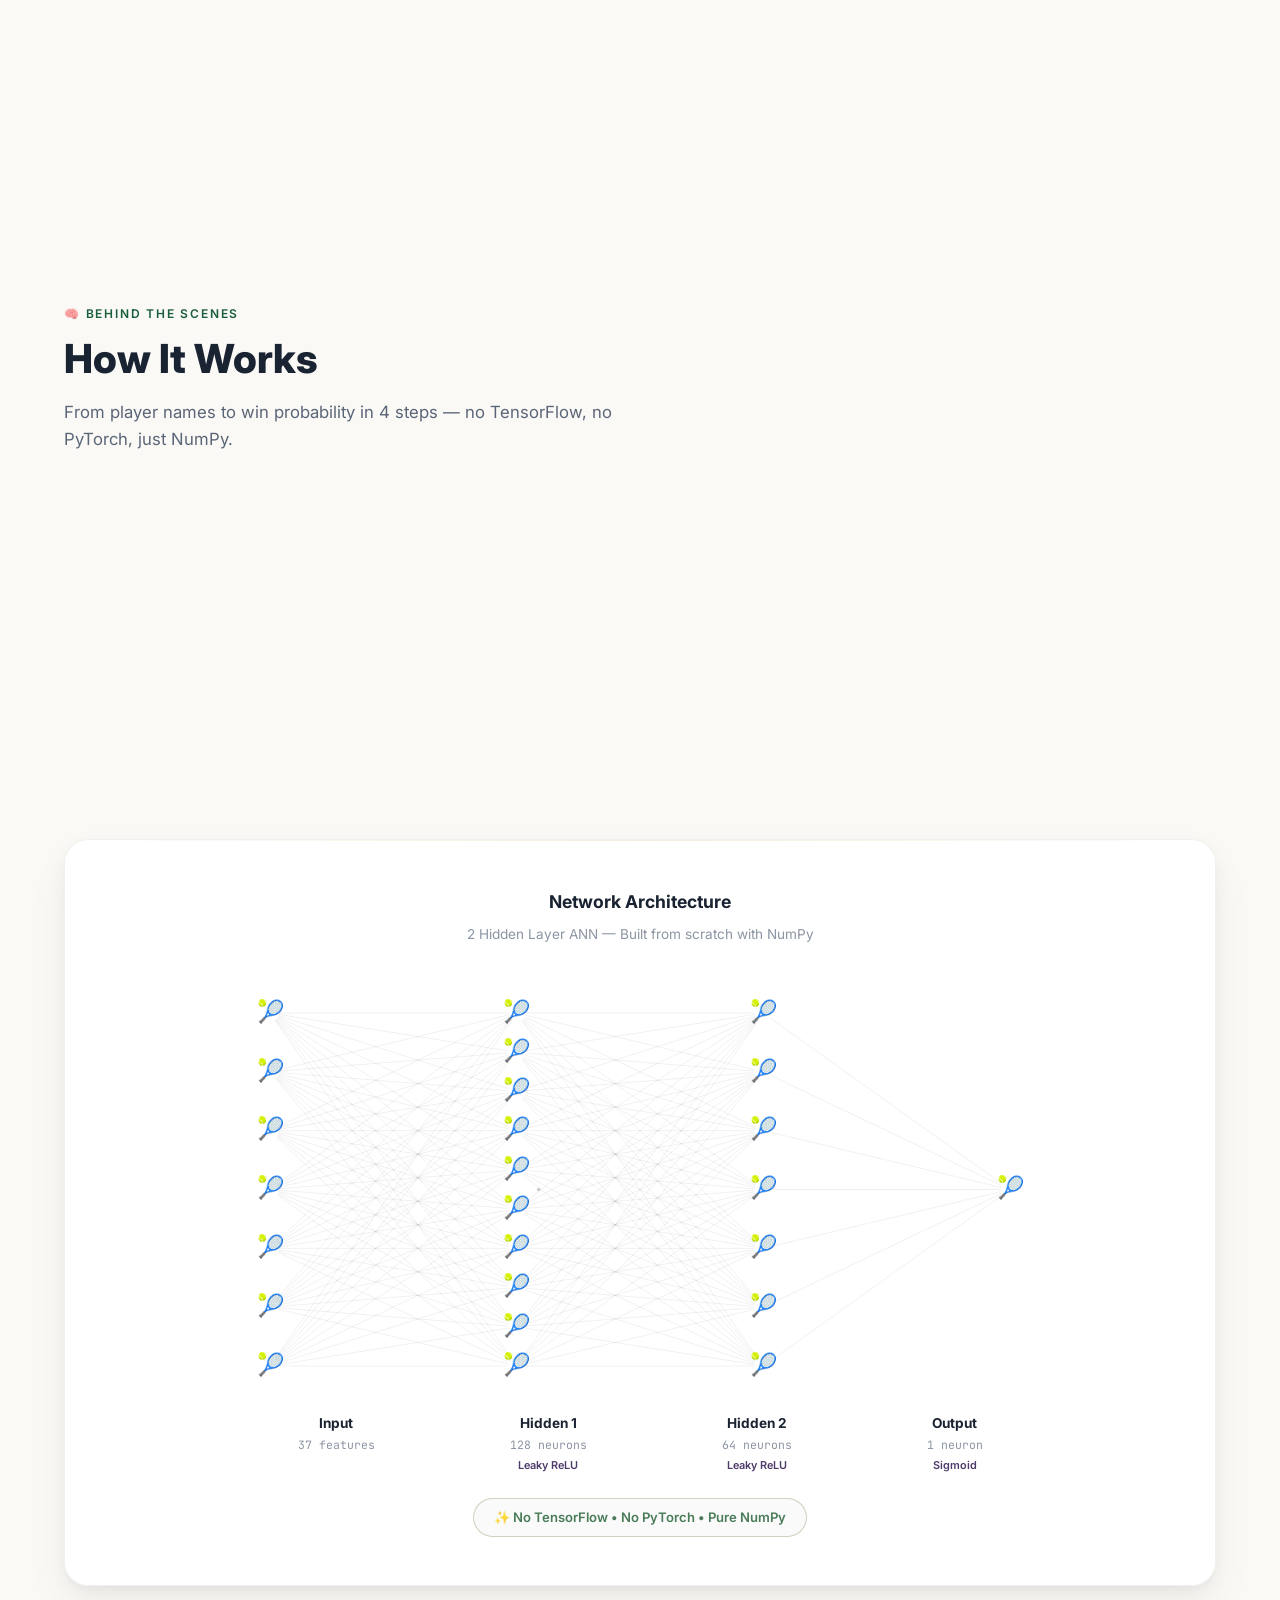
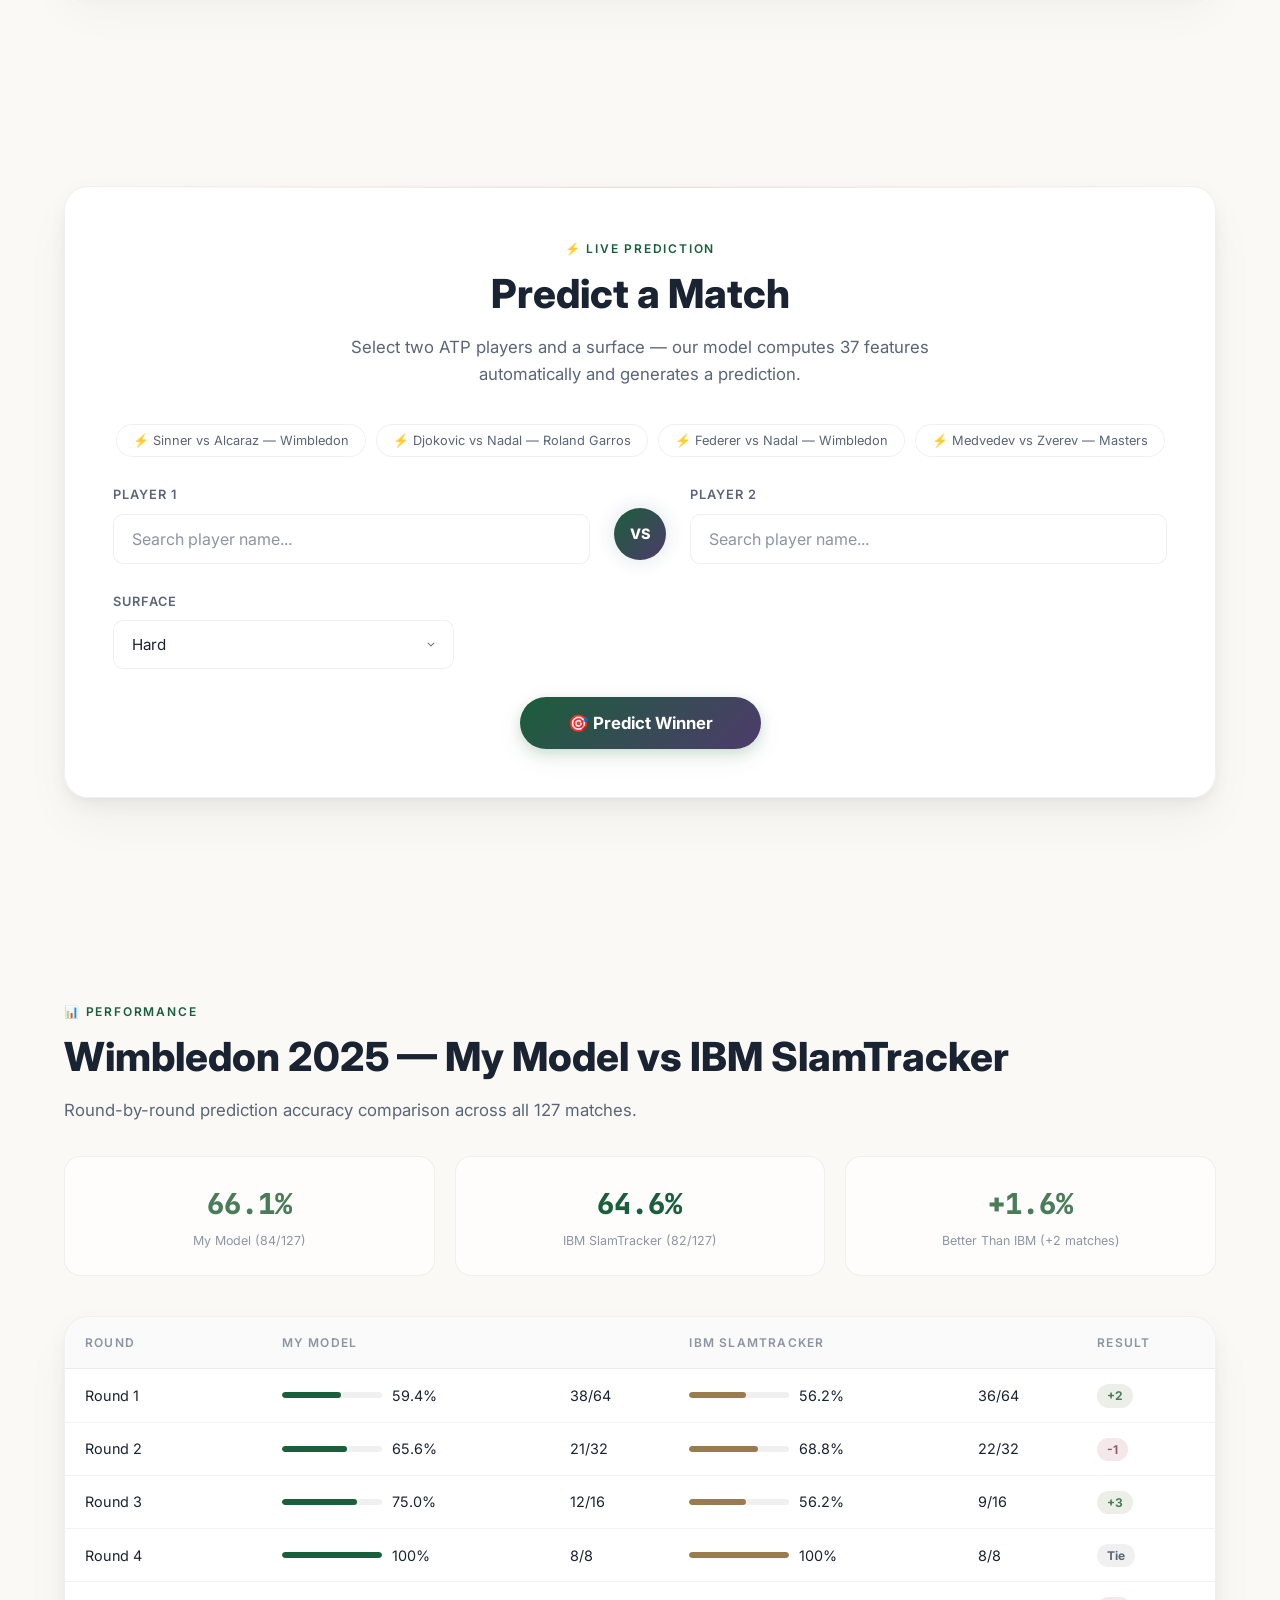
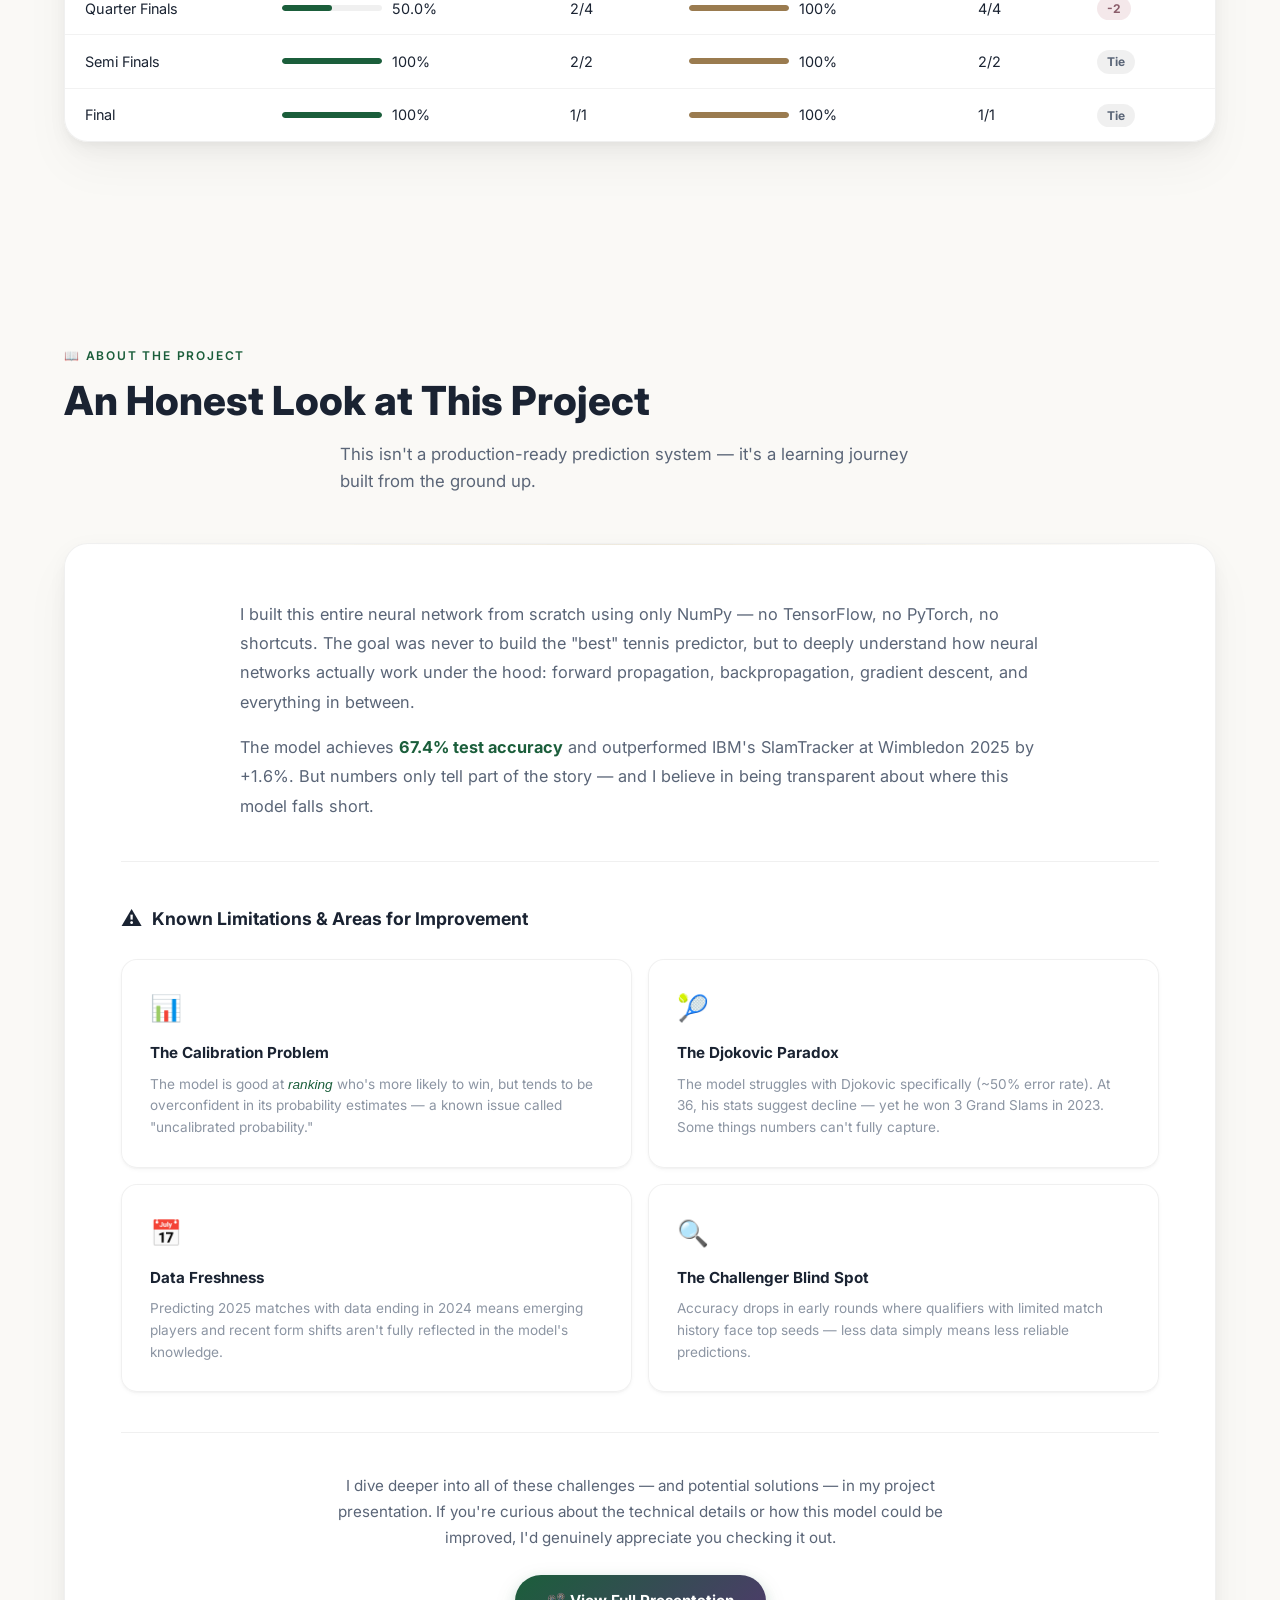
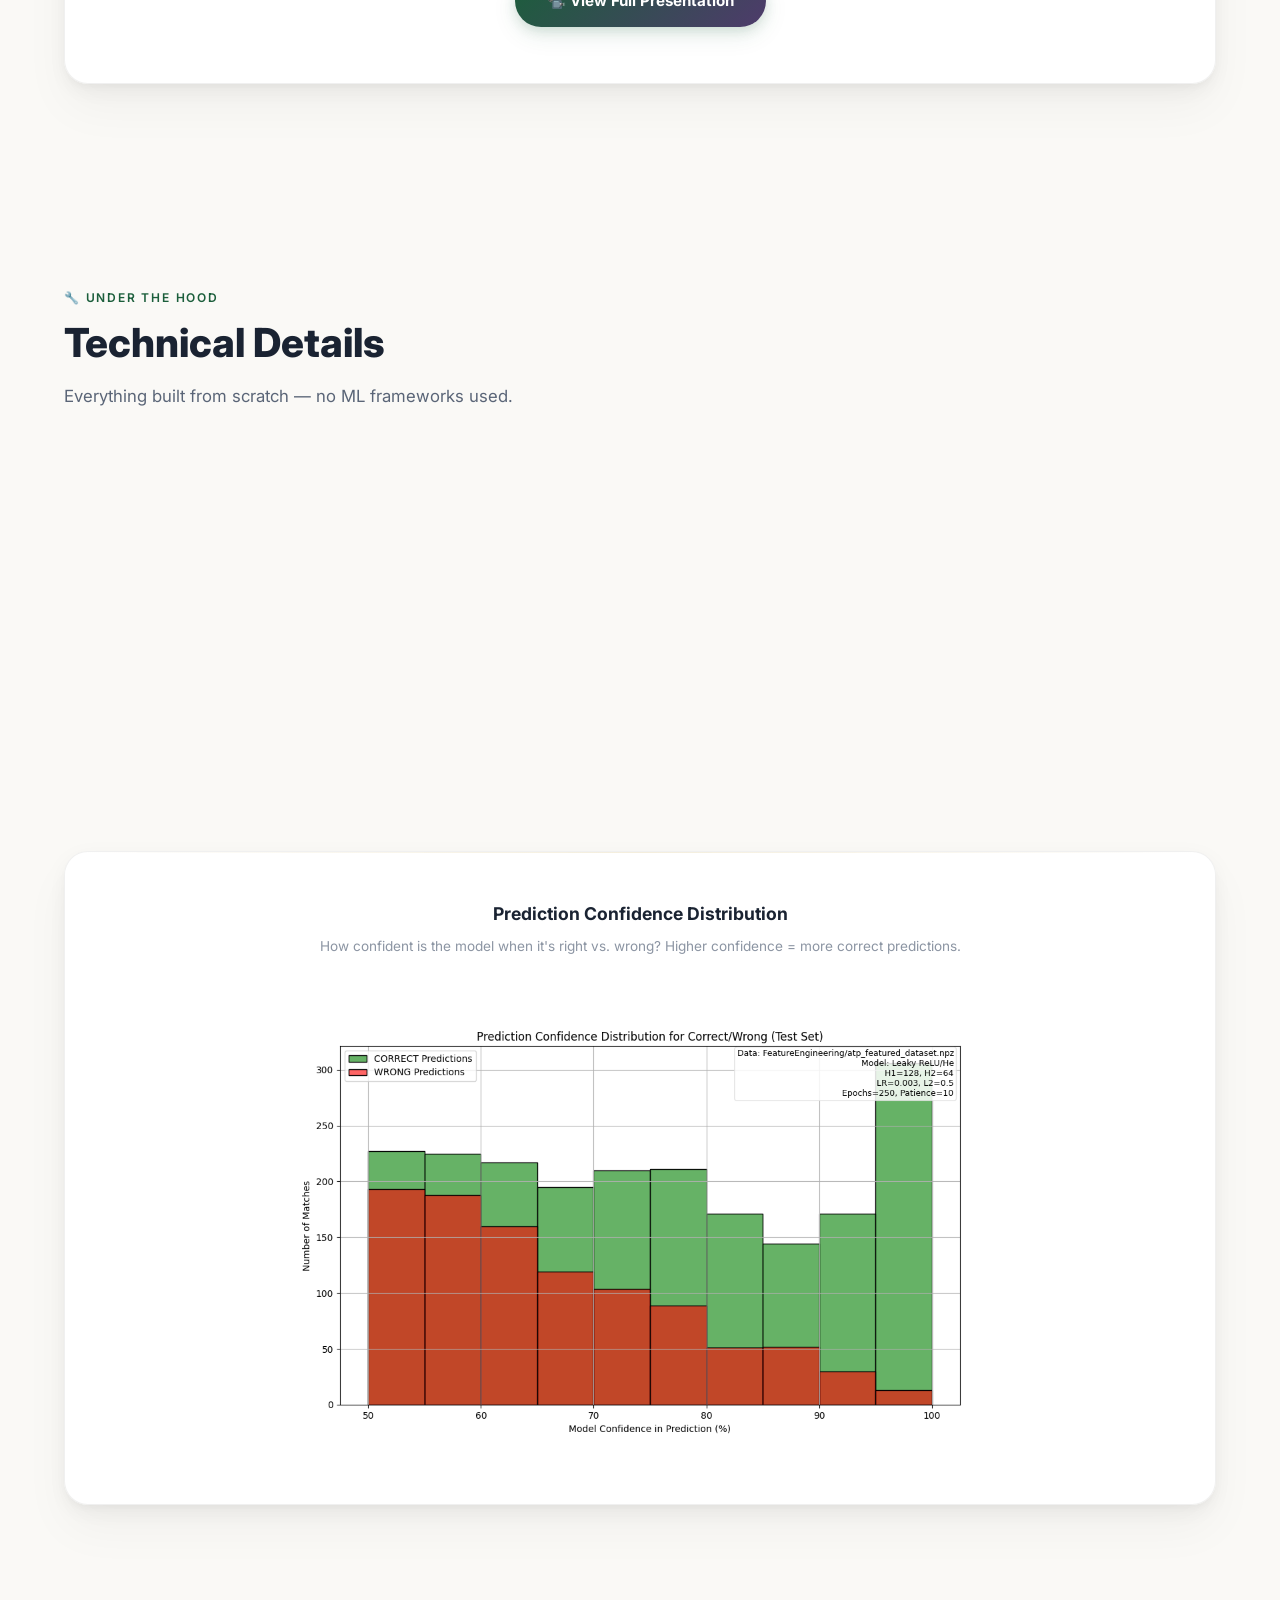
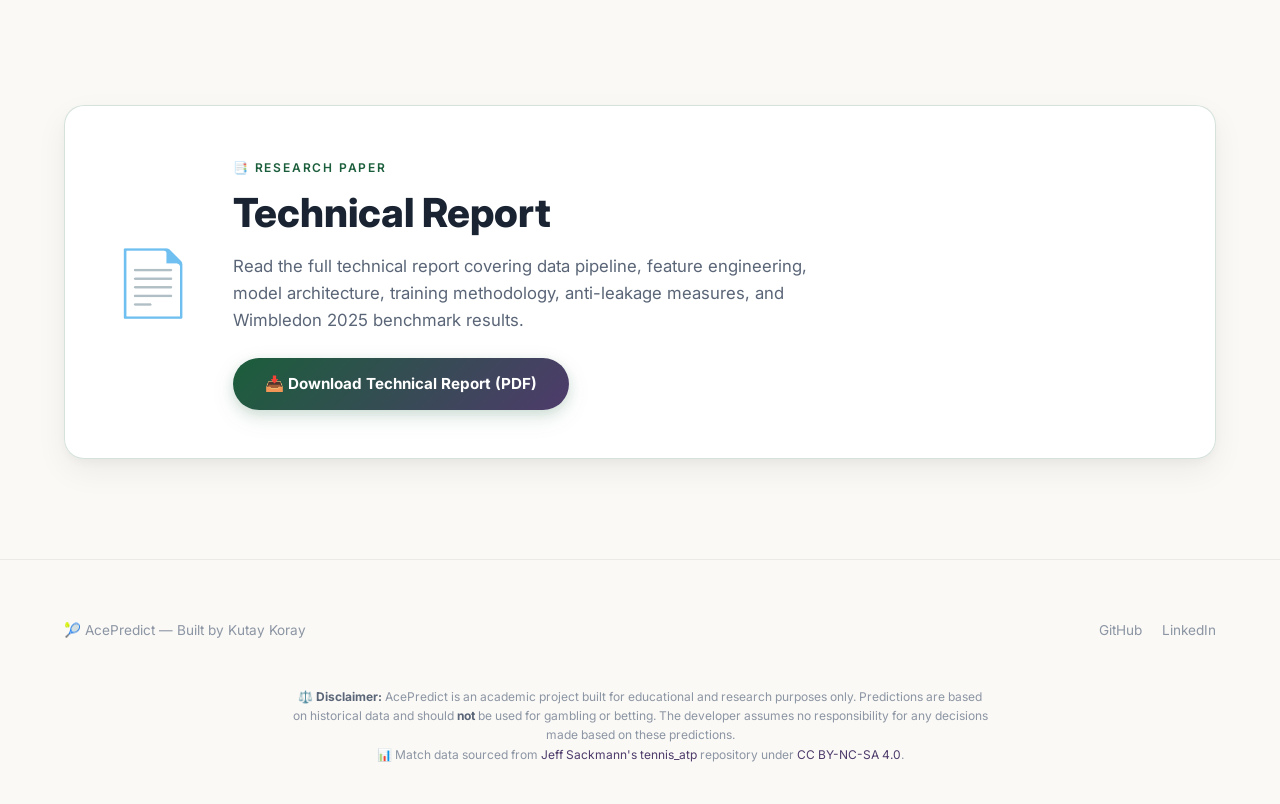
==== commit d5ea12c0: "feat: sticky zoom hero with court image, scroll-driven ball, Wimbledon palette - Replace procedural " ====
--- a/public/index.html
+++ b/public/index.html
@@ -34,11 +34,6 @@
         <span class="logo-text"><span>AcePredict</span></span>
       </div>
       <ul class="nav-links">
-        <li class="nav-section-link"><a href="#predict">Predict</a></li>
-        <li class="nav-section-link"><a href="#how-it-works">How It Works</a></li>
-        <li class="nav-section-link"><a href="#results">Results</a></li>
-        <li class="nav-section-link"><a href="#technical">Technical</a></li>
-        <li class="nav-section-link"><a href="#report">Report</a></li>
         <li><a href="presentation.html">Presentation</a></li>
       </ul>
       <a href="https://github.com/KutayKoray/ANN" target="_blank" rel="noopener noreferrer" class="nav-github">
@@ -50,43 +45,50 @@
   <!-- ═══════════════════════════════════════════════════════
        HERO SECTION
        ═══════════════════════════════════════════════════════ -->
-  <section class="hero" id="hero">
-    <div class="container">
-      <div class="hero-badge">
-        <span class="pulse-dot"></span>
-        Live Demo — Try it now
-      </div>
-
-      <h1>
-        Tennis Match<br>
-        <span class="gradient-text">Predictor</span>
-      </h1>
-
-      <p class="hero-subtitle">
-        A neural network built from scratch with NumPy that <em>beat IBM's SlamTracker at Wimbledon 2025.</em>
-        Select two players, pick a surface, and get an instant prediction.
-      </p>
-
-      <div class="hero-stats">
-        <div class="stat-card">
-          <div class="stat-value" data-count="67.4" data-suffix="%">0%</div>
-          <div class="stat-label">Test Accuracy</div>
-        </div>
-        <div class="stat-card">
-          <div class="stat-value" data-count="66.1" data-suffix="%">0%</div>
-          <div class="stat-label">Wimbledon 2025</div>
-        </div>
-        <div class="stat-card">
-          <div class="stat-value" data-count="1.6" data-suffix="%" data-prefix="+">0%</div>
-          <div class="stat-label">vs IBM SlamTracker</div>
-        </div>
-        <div class="stat-card">
-          <div class="stat-value" data-count="195" data-suffix="K+" data-decimals="0">0</div>
-          <div class="stat-label">Matches Trained</div>
-        </div>
-      </div>
-    </div>
-  </section>
+  <div class="hero-scroll-wrapper" id="heroWrapper">
+    <section class="hero" id="hero">
+      <!-- Court Background Image + Ball Canvas -->
+      <div class="court-bg" id="courtBg">
+        <img src="tennis_court.svg" alt="" class="court-img" id="courtImg">
+        <canvas id="ballCanvas" class="ball-canvas"></canvas>
+      </div>
+      <div class="container">
+        <div class="hero-badge">
+          <span class="pulse-dot"></span>
+          Live Demo — Try it now
+        </div>
+
+        <h1>
+          Tennis Match<br>
+          <span class="gradient-text">Predictor</span>
+        </h1>
+
+        <p class="hero-subtitle">
+          A neural network built from scratch with NumPy that <em>beat IBM's SlamTracker at Wimbledon 2025.</em>
+          Select two players, pick a surface, and get an instant prediction.
+        </p>
+
+        <div class="hero-stats">
+          <div class="stat-card">
+            <div class="stat-value" data-count="67.4" data-suffix="%">0%</div>
+            <div class="stat-label">Test Accuracy</div>
+          </div>
+          <div class="stat-card">
+            <div class="stat-value" data-count="66.1" data-suffix="%">0%</div>
+            <div class="stat-label">Wimbledon 2025</div>
+          </div>
+          <div class="stat-card">
+            <div class="stat-value" data-count="1.6" data-suffix="%" data-prefix="+">0%</div>
+            <div class="stat-label">vs IBM SlamTracker</div>
+          </div>
+          <div class="stat-card">
+            <div class="stat-value" data-count="195" data-suffix="K+" data-decimals="0">0</div>
+            <div class="stat-label">Matches Trained</div>
+          </div>
+        </div>
+      </div>
+    </section>
+  </div>
 
   <!-- ═══════════════════════════════════════════════════════
        HOW IT WORKS
@@ -161,80 +163,6 @@
         </div>
 
         <div class="nn-badge">✨ No TensorFlow • No PyTorch • Pure NumPy</div>
-      </div>
-    </div>
-  </section>
-
-  <!-- ═══════════════════════════════════════════════════════
-       ABOUT THE PROJECT
-       ═══════════════════════════════════════════════════════ -->
-  <section class="about-section" id="about">
-    <div class="container">
-      <span class="section-label">📖 About the Project</span>
-      <h2 class="section-title">An Honest Look at This Project</h2>
-      <p class="section-subtitle" style="margin: 0 auto;">
-        This isn't a production-ready prediction system — it's a learning journey built from the ground up.
-      </p>
-
-      <div class="about-content fade-in">
-        <div class="about-text">
-          <p>
-            I built this entire neural network from scratch using only NumPy — no TensorFlow, no PyTorch, no shortcuts.
-            The goal was never to build the "best" tennis predictor, but to deeply understand how neural networks
-            actually work under the hood: forward propagation, backpropagation, gradient descent, and everything in
-            between.
-          </p>
-          <p>
-            The model achieves <strong>67.4% test accuracy</strong> and outperformed IBM's SlamTracker at Wimbledon 2025
-            by +1.6%.
-            But numbers only tell part of the story — and I believe in being transparent about where this model falls
-            short.
-          </p>
-        </div>
-
-        <div class="about-limitations">
-          <h3 class="about-limitations-title">
-            <span class="about-limitations-icon">⚠️</span>
-            Known Limitations & Areas for Improvement
-          </h3>
-          <div class="limitation-grid">
-            <div class="limitation-card">
-              <div class="limitation-icon">📊</div>
-              <h4>The Calibration Problem</h4>
-              <p>The model is good at <em>ranking</em> who's more likely to win, but tends to be overconfident in its
-                probability estimates — a known issue called "uncalibrated probability."</p>
-            </div>
-            <div class="limitation-card">
-              <div class="limitation-icon">🎾</div>
-              <h4>The Djokovic Paradox</h4>
-              <p>The model struggles with Djokovic specifically (~50% error rate). At 36, his stats suggest decline —
-                yet he won 3 Grand Slams in 2023. Some things numbers can't fully capture.</p>
-            </div>
-            <div class="limitation-card">
-              <div class="limitation-icon">📅</div>
-              <h4>Data Freshness</h4>
-              <p>Predicting 2025 matches with data ending in 2024 means emerging players and recent form shifts aren't
-                fully reflected in the model's knowledge.</p>
-            </div>
-            <div class="limitation-card">
-              <div class="limitation-icon">🔍</div>
-              <h4>The Challenger Blind Spot</h4>
-              <p>Accuracy drops in early rounds where qualifiers with limited match history face top seeds — less data
-                simply means less reliable predictions.</p>
-            </div>
-          </div>
-        </div>
-
-        <div class="about-cta">
-          <p>
-            I dive deeper into all of these challenges — and potential solutions — in my project presentation.
-            If you're curious about the technical details or how this model could be improved, I'd genuinely appreciate
-            you checking it out.
-          </p>
-          <a href="presentation.html" class="about-cta-btn">
-            📽️ View Full Presentation
-          </a>
-        </div>
       </div>
     </div>
   </section>
@@ -552,6 +480,80 @@
   </section>
 
   <!-- ═══════════════════════════════════════════════════════
+       ABOUT THE PROJECT
+       ═══════════════════════════════════════════════════════ -->
+  <section class="about-section" id="about">
+    <div class="container">
+      <span class="section-label">📖 About the Project</span>
+      <h2 class="section-title">An Honest Look at This Project</h2>
+      <p class="section-subtitle" style="margin: 0 auto;">
+        This isn't a production-ready prediction system — it's a learning journey built from the ground up.
+      </p>
+
+      <div class="about-content fade-in">
+        <div class="about-text">
+          <p>
+            I built this entire neural network from scratch using only NumPy — no TensorFlow, no PyTorch, no shortcuts.
+            The goal was never to build the "best" tennis predictor, but to deeply understand how neural networks
+            actually work under the hood: forward propagation, backpropagation, gradient descent, and everything in
+            between.
+          </p>
+          <p>
+            The model achieves <strong>67.4% test accuracy</strong> and outperformed IBM's SlamTracker at Wimbledon 2025
+            by +1.6%.
+            But numbers only tell part of the story — and I believe in being transparent about where this model falls
+            short.
+          </p>
+        </div>
+
+        <div class="about-limitations">
+          <h3 class="about-limitations-title">
+            <span class="about-limitations-icon">⚠️</span>
+            Known Limitations & Areas for Improvement
+          </h3>
+          <div class="limitation-grid">
+            <div class="limitation-card">
+              <div class="limitation-icon">📊</div>
+              <h4>The Calibration Problem</h4>
+              <p>The model is good at <em>ranking</em> who's more likely to win, but tends to be overconfident in its
+                probability estimates — a known issue called "uncalibrated probability."</p>
+            </div>
+            <div class="limitation-card">
+              <div class="limitation-icon">🎾</div>
+              <h4>The Djokovic Paradox</h4>
+              <p>The model struggles with Djokovic specifically (~50% error rate). At 36, his stats suggest decline —
+                yet he won 3 Grand Slams in 2023. Some things numbers can't fully capture.</p>
+            </div>
+            <div class="limitation-card">
+              <div class="limitation-icon">📅</div>
+              <h4>Data Freshness</h4>
+              <p>Predicting 2025 matches with data ending in 2024 means emerging players and recent form shifts aren't
+                fully reflected in the model's knowledge.</p>
+            </div>
+            <div class="limitation-card">
+              <div class="limitation-icon">🔍</div>
+              <h4>The Challenger Blind Spot</h4>
+              <p>Accuracy drops in early rounds where qualifiers with limited match history face top seeds — less data
+                simply means less reliable predictions.</p>
+            </div>
+          </div>
+        </div>
+
+        <div class="about-cta">
+          <p>
+            I dive deeper into all of these challenges — and potential solutions — in my project presentation.
+            If you're curious about the technical details or how this model could be improved, I'd genuinely appreciate
+            you checking it out.
+          </p>
+          <a href="presentation.html" class="about-cta-btn">
+            📽️ View Full Presentation
+          </a>
+        </div>
+      </div>
+    </div>
+  </section>
+
+  <!-- ═══════════════════════════════════════════════════════
        TECHNICAL DETAILS
        ═══════════════════════════════════════════════════════ -->
   <section class="tech-section" id="technical">
--- a/public/style.css
+++ b/public/style.css
@@ -1,6 +1,6 @@
 /* ═══════════════════════════════════════════════════════════
-   Tennis Match Prediction AI — Design System & Styles
-   Dark futuristic theme with neon cyan/green accents
+   AcePredict — Design System & Styles
+   Luxury white minimalist with deep navy & bronze accents
    ═══════════════════════════════════════════════════════════ */
 
 /* ─── Google Fonts ────────────────────────────────────────── */
@@ -8,36 +8,38 @@
 
 /* ─── CSS Custom Properties ───────────────────────────────── */
 :root {
-  /* Colors */
-  --bg-primary: #0a0e1a;
-  --bg-secondary: #111827;
-  --bg-card: rgba(17, 24, 39, 0.7);
-  --bg-card-hover: rgba(17, 24, 39, 0.9);
-  --bg-glass: rgba(255, 255, 255, 0.04);
-  --bg-glass-hover: rgba(255, 255, 255, 0.08);
-
-  --accent-cyan: #00e5ff;
-  --accent-green: #39ff14;
-  --accent-purple: #a855f7;
-  --accent-orange: #ff6b35;
-  --accent-pink: #ff2d6b;
-
-  --text-primary: #f1f5f9;
-  --text-secondary: #94a3b8;
-  --text-muted: #64748b;
-
-  --border-color: rgba(255, 255, 255, 0.08);
-  --border-glow: rgba(0, 229, 255, 0.3);
-
-  --gradient-hero: linear-gradient(135deg, #0a0e1a 0%, #1a1f3a 50%, #0a0e1a 100%);
-  --gradient-card: linear-gradient(135deg, rgba(0, 229, 255, 0.05) 0%, rgba(168, 85, 247, 0.05) 100%);
-  --gradient-accent: linear-gradient(135deg, var(--accent-cyan), var(--accent-purple));
-  --gradient-win: linear-gradient(135deg, var(--accent-green), var(--accent-cyan));
-
-  /* Shadows */
-  --shadow-glow: 0 0 40px rgba(0, 229, 255, 0.15);
-  --shadow-card: 0 8px 32px rgba(0, 0, 0, 0.4);
-  --shadow-button: 0 4px 20px rgba(0, 229, 255, 0.3);
+  /* Colors — Luxury White Palette */
+  --bg-primary: #faf9f6;
+  --bg-secondary: #f0eeeb;
+  --bg-card: rgba(255, 255, 255, 0.9);
+  --bg-card-hover: rgba(255, 255, 255, 0.98);
+  --bg-glass: rgba(255, 255, 255, 0.7);
+  --bg-glass-hover: rgba(255, 255, 255, 0.85);
+
+  --accent-cyan: #1b5e3b;
+  --accent-green: #4a7c59;
+  --accent-purple: #4e3b6b;
+  --accent-orange: #9a7b4f;
+  --accent-pink: #8b5e6b;
+
+  --text-primary: #1a2332;
+  --text-secondary: #5a6577;
+  --text-muted: #8c95a3;
+
+  --border-color: rgba(0, 0, 0, 0.06);
+  --border-glow: rgba(27, 94, 59, 0.18);
+
+  --gradient-hero: linear-gradient(175deg, #faf9f6 0%, #f3f1ec 40%, #edeae4 100%);
+  --gradient-card: rgba(255, 255, 255, 0.92);
+  --gradient-accent: linear-gradient(135deg, #1b5e3b, #4e3b6b);
+  --gradient-win: linear-gradient(135deg, #4a7c59, #1b5e3b);
+
+  /* Shadows — Multi-layer depth for 3D */
+  --shadow-sm: 0 1px 2px rgba(0, 0, 0, 0.04), 0 2px 4px rgba(0, 0, 0, 0.03);
+  --shadow-glow: 0 4px 12px rgba(0, 0, 0, 0.04), 0 12px 32px rgba(0, 0, 0, 0.06);
+  --shadow-card: 0 4px 8px rgba(0, 0, 0, 0.03), 0 8px 24px rgba(0, 0, 0, 0.05), 0 24px 48px rgba(0, 0, 0, 0.04);
+  --shadow-elevated: 0 8px 16px rgba(0, 0, 0, 0.04), 0 16px 40px rgba(0, 0, 0, 0.06), 0 32px 80px rgba(0, 0, 0, 0.04);
+  --shadow-button: 0 4px 12px rgba(27, 94, 59, 0.15), 0 8px 24px rgba(27, 94, 59, 0.1);
 
   /* Layout */
   --max-width: 1200px;
@@ -123,7 +125,7 @@
   max-width: 600px;
 }
 
-/* ─── Animated Background ─────────────────────────────────── */
+/* ─── Subtle Background ───────────────────────────────────── */
 .bg-grid {
   position: fixed;
   top: 0;
@@ -131,8 +133,8 @@
   right: 0;
   bottom: 0;
   background-image:
-    linear-gradient(rgba(0, 229, 255, 0.03) 1px, transparent 1px),
-    linear-gradient(90deg, rgba(0, 229, 255, 0.03) 1px, transparent 1px);
+    linear-gradient(rgba(0, 0, 0, 0.02) 1px, transparent 1px),
+    linear-gradient(90deg, rgba(0, 0, 0, 0.02) 1px, transparent 1px);
   background-size: 80px 80px;
   pointer-events: none;
   z-index: 0;
@@ -143,8 +145,8 @@
   width: 600px;
   height: 600px;
   border-radius: 50%;
-  filter: blur(120px);
-  opacity: 0.4;
+  filter: blur(150px);
+  opacity: 0.3;
   pointer-events: none;
   z-index: 0;
 }
@@ -152,13 +154,13 @@
 .bg-glow-1 {
   top: -200px;
   right: -200px;
-  background: radial-gradient(circle, rgba(0, 229, 255, 0.15), transparent 70%);
+  background: radial-gradient(circle, rgba(139, 105, 20, 0.08), transparent 70%);
 }
 
 .bg-glow-2 {
   bottom: 30%;
   left: -200px;
-  background: radial-gradient(circle, rgba(168, 85, 247, 0.1), transparent 70%);
+  background: radial-gradient(circle, rgba(26, 58, 92, 0.06), transparent 70%);
 }
 
 /* ─── Navigation ──────────────────────────────────────────── */
@@ -169,7 +171,7 @@
   right: 0;
   z-index: 100;
   padding: 16px 0;
-  background: rgba(10, 14, 26, 0.85);
+  background: rgba(250, 249, 246, 0.9);
   backdrop-filter: blur(20px);
   border-bottom: 1px solid var(--border-color);
   transition: all 0.3s;
@@ -235,16 +237,54 @@
 }
 
 /* ─── Hero ────────────────────────────────────────────────── */
+.hero-scroll-wrapper {
+  height: 200vh;
+  position: relative;
+}
+
 .hero {
-  position: relative;
-  min-height: 100vh;
+  position: sticky;
+  top: 0;
+  height: 100vh;
   display: flex;
   align-items: center;
   padding-top: 80px;
   background: var(--gradient-hero);
+  overflow: hidden;
+}
+
+/* ── Court Background ── */
+.court-bg {
+  position: absolute;
+  top: 45%;
+  left: 50%;
+  transform: translateX(-50%) translateY(-30%);
+  width: 80%;
+  max-width: 900px;
+  z-index: 0;
+  pointer-events: none;
+  opacity: 0.10;
+  transition: opacity 0.3s;
+}
+
+.court-img {
+  width: 100%;
+  height: auto;
+  display: block;
+}
+
+.ball-canvas {
+  position: absolute;
+  top: 0;
+  left: 0;
+  width: 100%;
+  height: 100%;
+  pointer-events: none;
 }
 
 .hero .container {
+  position: relative;
+  z-index: 1;
   text-align: center;
 }
 
@@ -259,7 +299,7 @@
   font-size: 0.8rem;
   color: var(--accent-cyan);
   margin-bottom: 32px;
-  animation: fadeInUp 0.6s ease;
+  will-change: transform, opacity;
 }
 
 .hero-badge .pulse-dot {
@@ -275,7 +315,7 @@
   font-weight: 900;
   line-height: 1.1;
   margin-bottom: 20px;
-  animation: fadeInUp 0.6s ease 0.1s both;
+  will-change: transform, opacity;
 }
 
 .hero h1 .gradient-text {
@@ -290,7 +330,7 @@
   color: var(--text-secondary);
   max-width: 700px;
   margin: 0 auto 48px;
-  animation: fadeInUp 0.6s ease 0.2s both;
+  will-change: transform, opacity;
 }
 
 .hero-subtitle em {
@@ -306,22 +346,35 @@
   gap: 20px;
   max-width: 850px;
   margin: 0 auto;
-  animation: fadeInUp 0.6s ease 0.3s both;
+  will-change: transform, opacity;
 }
 
 .stat-card {
-  background: var(--bg-glass);
+  background: var(--gradient-card);
   border: 1px solid var(--border-color);
   border-radius: var(--border-radius);
-  padding: 24px 16px;
+  padding: 28px 20px;
   text-align: center;
-  transition: all 0.3s;
+  transition: all 0.4s cubic-bezier(0.23, 1, 0.32, 1);
+  box-shadow: var(--shadow-sm);
+  backdrop-filter: blur(12px);
+  position: relative;
+  overflow: hidden;
+}
+
+.stat-card::after {
+  content: '';
+  position: absolute;
+  inset: 0;
+  border-radius: var(--border-radius);
+  background: linear-gradient(135deg, transparent 40%, rgba(139, 105, 20, 0.03));
+  pointer-events: none;
 }
 
 .stat-card:hover {
   border-color: var(--border-glow);
-  transform: translateY(-4px);
-  box-shadow: var(--shadow-glow);
+  transform: translateY(-8px) scale(1.02);
+  box-shadow: var(--shadow-elevated);
 }
 
 .stat-value {
@@ -351,12 +404,24 @@
 
 /* ── Prediction Form ── */
 .prediction-card {
-  background: var(--bg-card);
+  background: var(--gradient-card);
   border: 1px solid var(--border-color);
-  border-radius: 20px;
-  padding: 40px;
+  border-radius: 24px;
+  padding: 48px;
   box-shadow: var(--shadow-card);
-  backdrop-filter: blur(20px);
+  backdrop-filter: blur(16px);
+  position: relative;
+  overflow: hidden;
+}
+
+.prediction-card::before {
+  content: '';
+  position: absolute;
+  top: 0;
+  left: 0;
+  right: 0;
+  height: 1px;
+  background: linear-gradient(90deg, transparent, rgba(139, 105, 20, 0.2), transparent);
 }
 
 .form-header {
@@ -385,7 +450,7 @@
   color: #fff;
   flex-shrink: 0;
   margin-bottom: 4px;
-  box-shadow: 0 0 30px rgba(0, 229, 255, 0.3);
+  box-shadow: 0 0 20px rgba(26, 58, 92, 0.15);
 }
 
 .player-input-group label {
@@ -406,7 +471,7 @@
 .player-search-input {
   width: 100%;
   padding: 14px 18px;
-  background: rgba(255, 255, 255, 0.04);
+  background: #ffffff;
   border: 1px solid var(--border-color);
   border-radius: var(--border-radius-sm);
   color: var(--text-primary);
@@ -422,8 +487,8 @@
 
 .player-search-input:focus {
   border-color: var(--accent-cyan);
-  box-shadow: 0 0 0 3px rgba(0, 229, 255, 0.1);
-  background: rgba(255, 255, 255, 0.06);
+  box-shadow: 0 0 0 3px rgba(26, 58, 92, 0.08);
+  background: #ffffff;
 }
 
 .player-dropdown {
@@ -433,10 +498,10 @@
   right: 0;
   max-height: 240px;
   overflow-y: auto;
-  background: var(--bg-secondary);
+  background: #ffffff;
   border: 1px solid var(--border-color);
   border-radius: var(--border-radius-sm);
-  box-shadow: 0 16px 40px rgba(0, 0, 0, 0.5);
+  box-shadow: 0 16px 40px rgba(0, 0, 0, 0.1);
   z-index: 50;
   display: none;
 }
@@ -455,7 +520,7 @@
 
 .player-dropdown-item:hover,
 .player-dropdown-item.active {
-  background: rgba(0, 229, 255, 0.1);
+  background: rgba(26, 58, 92, 0.06);
   color: var(--text-primary);
 }
 
@@ -487,7 +552,7 @@
 .form-select {
   width: 100%;
   padding: 14px 18px;
-  background: rgba(255, 255, 255, 0.04);
+  background: #ffffff;
   border: 1px solid var(--border-color);
   border-radius: var(--border-radius-sm);
   color: var(--text-primary);
@@ -496,7 +561,7 @@
   outline: none;
   cursor: pointer;
   appearance: none;
-  background-image: url("data:image/svg+xml,%3Csvg xmlns='http://www.w3.org/2000/svg' width='16' height='16' fill='%2394a3b8' viewBox='0 0 16 16'%3E%3Cpath d='M4.646 5.646a.5.5 0 0 1 .708 0L8 8.293l2.646-2.647a.5.5 0 0 1 .708.708l-3 3a.5.5 0 0 1-.708 0l-3-3a.5.5 0 0 1 0-.708z'/%3E%3C/svg%3E");
+  background-image: url("data:image/svg+xml,%3Csvg xmlns='http://www.w3.org/2000/svg' width='16' height='16' fill='%235a6577' viewBox='0 0 16 16'%3E%3Cpath d='M4.646 5.646a.5.5 0 0 1 .708 0L8 8.293l2.646-2.647a.5.5 0 0 1 .708.708l-3 3a.5.5 0 0 1-.708 0l-3-3a.5.5 0 0 1 0-.708z'/%3E%3C/svg%3E");
   background-repeat: no-repeat;
   background-position: right 14px center;
   transition: all 0.3s;
@@ -504,11 +569,11 @@
 
 .form-select:focus {
   border-color: var(--accent-cyan);
-  box-shadow: 0 0 0 3px rgba(0, 229, 255, 0.1);
+  box-shadow: 0 0 0 3px rgba(26, 58, 92, 0.08);
 }
 
 .form-select option {
-  background: var(--bg-secondary);
+  background: #ffffff;
   color: var(--text-primary);
 }
 
@@ -539,7 +604,7 @@
 .quick-matchup-btn:hover {
   border-color: var(--accent-cyan);
   color: var(--accent-cyan);
-  background: rgba(0, 229, 255, 0.05);
+  background: rgba(26, 58, 92, 0.04);
 }
 
 /* ── Predict Button ── */
@@ -565,7 +630,7 @@
 
 .predict-btn:hover {
   transform: translateY(-2px);
-  box-shadow: 0 8px 30px rgba(0, 229, 255, 0.4);
+  box-shadow: 0 8px 30px rgba(26, 58, 92, 0.25);
 }
 
 .predict-btn:active {
@@ -614,9 +679,22 @@
 .result-card {
   background: var(--gradient-card);
   border: 1px solid var(--border-glow);
-  border-radius: 20px;
-  padding: 40px;
-  box-shadow: var(--shadow-glow);
+  border-radius: 24px;
+  padding: 48px;
+  box-shadow: var(--shadow-elevated);
+  backdrop-filter: blur(16px);
+  position: relative;
+  overflow: hidden;
+}
+
+.result-card::before {
+  content: '';
+  position: absolute;
+  top: 0;
+  left: 0;
+  right: 0;
+  height: 1px;
+  background: linear-gradient(90deg, transparent, rgba(26, 58, 92, 0.15), transparent);
 }
 
 .result-header {
@@ -684,7 +762,7 @@
 
 .probability-bar {
   height: 16px;
-  background: rgba(255, 45, 107, 0.3);
+  background: rgba(163, 64, 84, 0.15);
   border-radius: 999px;
   overflow: hidden;
   position: relative;
@@ -707,7 +785,7 @@
   width: 3px;
   background: #fff;
   border-radius: 999px;
-  box-shadow: 0 0 8px rgba(255, 255, 255, 0.6);
+  box-shadow: 0 0 6px rgba(26, 58, 92, 0.3);
 }
 
 /* ── Player Stats Comparison ── */
@@ -719,15 +797,15 @@
 }
 
 .result-player-card {
-  background: rgba(255, 255, 255, 0.03);
+  background: rgba(0, 0, 0, 0.02);
   border: 1px solid var(--border-color);
   border-radius: var(--border-radius);
   padding: 24px;
 }
 
 .result-player-card.winner {
-  border-color: rgba(57, 255, 20, 0.3);
-  background: rgba(57, 255, 20, 0.03);
+  border-color: rgba(92, 122, 58, 0.3);
+  background: rgba(92, 122, 58, 0.04);
 }
 
 .result-player-name {
@@ -752,7 +830,7 @@
   display: flex;
   justify-content: space-between;
   padding: 6px 0;
-  border-bottom: 1px solid rgba(255, 255, 255, 0.04);
+  border-bottom: 1px solid rgba(0, 0, 0, 0.06);
   font-size: 0.85rem;
 }
 
@@ -774,7 +852,7 @@
   text-align: center;
   margin-top: 20px;
   padding: 16px;
-  background: rgba(255, 255, 255, 0.03);
+  background: rgba(0, 0, 0, 0.02);
   border-radius: var(--border-radius-sm);
 }
 
@@ -803,11 +881,24 @@
 
 .about-content {
   margin-top: 48px;
-  background: var(--bg-glass);
+  background: var(--gradient-card);
   border: 1px solid var(--border-color);
-  border-radius: 20px;
-  padding: 48px;
-  backdrop-filter: blur(20px);
+  border-radius: 24px;
+  padding: 56px;
+  backdrop-filter: blur(16px);
+  box-shadow: var(--shadow-card);
+  position: relative;
+  overflow: hidden;
+}
+
+.about-content::before {
+  content: '';
+  position: absolute;
+  top: 0;
+  left: 0;
+  right: 0;
+  height: 1px;
+  background: linear-gradient(90deg, transparent, rgba(139, 105, 20, 0.15), transparent);
 }
 
 .about-text {
@@ -857,13 +948,15 @@
 }
 
 .limitation-card {
-  background: rgba(255, 255, 255, 0.02);
-  border: 1px solid rgba(255, 255, 255, 0.06);
+  background: var(--gradient-card);
+  border: 1px solid var(--border-color);
   border-radius: var(--border-radius);
-  padding: 24px;
-  transition: all 0.3s ease;
+  padding: 28px;
+  transition: all 0.4s cubic-bezier(0.23, 1, 0.32, 1);
   position: relative;
   overflow: hidden;
+  box-shadow: var(--shadow-sm);
+  backdrop-filter: blur(12px);
 }
 
 .limitation-card::before {
@@ -880,8 +973,8 @@
 
 .limitation-card:hover {
   border-color: var(--border-glow);
-  transform: translateY(-4px);
-  box-shadow: var(--shadow-glow);
+  transform: translateY(-8px);
+  box-shadow: var(--shadow-elevated);
 }
 
 .limitation-card:hover::before {
@@ -944,7 +1037,7 @@
 
 .about-cta-btn:hover {
   transform: translateY(-2px);
-  box-shadow: 0 8px 30px rgba(0, 229, 255, 0.4);
+  box-shadow: 0 8px 30px rgba(26, 58, 92, 0.2);
   color: #fff;
 }
 
@@ -963,19 +1056,41 @@
 }
 
 .how-step {
-  background: var(--bg-glass);
+  background: var(--gradient-card);
   border: 1px solid var(--border-color);
   border-radius: var(--border-radius);
-  padding: 32px 24px;
+  padding: 36px 24px;
   text-align: center;
-  transition: all 0.3s;
-  position: relative;
+  transition: all 0.4s cubic-bezier(0.23, 1, 0.32, 1);
+  position: relative;
+  box-shadow: var(--shadow-sm);
+  backdrop-filter: blur(12px);
+  overflow: hidden;
+}
+
+.how-step::after {
+  content: '';
+  position: absolute;
+  bottom: 0;
+  left: 50%;
+  transform: translateX(-50%);
+  width: 40px;
+  height: 3px;
+  background: var(--gradient-accent);
+  border-radius: 2px;
+  opacity: 0;
+  transition: opacity 0.3s, width 0.3s;
 }
 
 .how-step:hover {
   border-color: var(--border-glow);
-  transform: translateY(-6px);
-  box-shadow: var(--shadow-glow);
+  transform: translateY(-10px);
+  box-shadow: var(--shadow-elevated);
+}
+
+.how-step:hover::after {
+  opacity: 1;
+  width: 60px;
 }
 
 .how-step-number {
@@ -1010,11 +1125,25 @@
 /* ── Neural Network Diagram ── */
 .nn-diagram {
   margin-top: 48px;
-  background: var(--bg-glass);
+  background: var(--gradient-card);
   border: 1px solid var(--border-color);
-  border-radius: 20px;
-  padding: 40px;
+  border-radius: 24px;
+  padding: 48px;
   text-align: center;
+  box-shadow: var(--shadow-card);
+  backdrop-filter: blur(16px);
+  position: relative;
+  overflow: hidden;
+}
+
+.nn-diagram::before {
+  content: '';
+  position: absolute;
+  top: 0;
+  left: 0;
+  right: 0;
+  height: 1px;
+  background: linear-gradient(90deg, transparent, rgba(200, 169, 81, 0.2), transparent);
 }
 
 .nn-title {
@@ -1078,8 +1207,8 @@
   display: inline-block;
   margin-top: 24px;
   padding: 8px 20px;
-  background: rgba(57, 255, 20, 0.08);
-  border: 1px solid rgba(57, 255, 20, 0.3);
+  background: rgba(0, 0, 0, 0.02);
+  border: 1px solid rgba(92, 122, 58, 0.3);
   border-radius: 999px;
   font-size: 0.82rem;
   color: var(--accent-green);
@@ -1094,11 +1223,13 @@
 }
 
 .ibm-table-wrapper {
-  background: var(--bg-glass);
+  background: var(--gradient-card);
   border: 1px solid var(--border-color);
-  border-radius: 20px;
+  border-radius: 24px;
   overflow: hidden;
   margin-top: 40px;
+  box-shadow: var(--shadow-card);
+  backdrop-filter: blur(16px);
 }
 
 .ibm-table {
@@ -1115,13 +1246,13 @@
   color: var(--text-muted);
   text-align: left;
   border-bottom: 1px solid var(--border-color);
-  background: rgba(255, 255, 255, 0.02);
+  background: rgba(0, 0, 0, 0.02);
 }
 
 .ibm-table td {
   padding: 14px 20px;
   font-size: 0.9rem;
-  border-bottom: 1px solid rgba(255, 255, 255, 0.04);
+  border-bottom: 1px solid rgba(0, 0, 0, 0.05);
 }
 
 .ibm-table tr:last-child td {
@@ -1129,13 +1260,10 @@
 }
 
 .ibm-table tr:hover td {
-  background: rgba(0, 229, 255, 0.03);
-}
-
-.ibm-table .highlight-row td {
-  background: rgba(57, 255, 20, 0.05);
-  font-weight: 600;
-}
+  background: rgba(26, 58, 92, 0.03);
+}
+
+
 
 .accuracy-bar-cell {
   display: flex;
@@ -1146,7 +1274,7 @@
 .accuracy-bar {
   width: 100px;
   height: 6px;
-  background: rgba(255, 255, 255, 0.08);
+  background: rgba(0, 0, 0, 0.06);
   border-radius: 999px;
   overflow: hidden;
 }
@@ -1174,17 +1302,17 @@
 }
 
 .win-badge.win {
-  background: rgba(57, 255, 20, 0.15);
+  background: rgba(92, 122, 58, 0.12);
   color: var(--accent-green);
 }
 
 .win-badge.loss {
-  background: rgba(255, 45, 107, 0.15);
+  background: rgba(163, 64, 84, 0.12);
   color: var(--accent-pink);
 }
 
 .win-badge.tie {
-  background: rgba(148, 163, 184, 0.15);
+  background: rgba(0, 0, 0, 0.06);
   color: var(--text-secondary);
 }
 
@@ -1331,7 +1459,7 @@
 
 .download-btn:hover {
   transform: translateY(-2px);
-  box-shadow: 0 8px 30px rgba(0, 229, 255, 0.4);
+  box-shadow: 0 8px 30px rgba(26, 58, 92, 0.2);
   color: #fff;
 }
 
@@ -1387,7 +1515,7 @@
 }
 
 .footer-disclaimer a {
-  color: var(--accent-cyan);
+  color: var(--accent-purple);
   text-decoration: none;
   transition: opacity 0.2s;
 }
@@ -1481,6 +1609,7 @@
     --section-padding: 60px 0;
   }
 
+
   .hero-stats {
     grid-template-columns: repeat(2, 1fr);
   }
@@ -1599,6 +1728,8 @@
 }
 
 @media (max-width: 600px) {
+
+
   :root {
     --section-padding: 48px 0;
   }
@@ -1767,14 +1898,14 @@
 }
 
 ::-webkit-scrollbar-track {
-  background: var(--bg-primary);
+  background: var(--bg-secondary);
 }
 
 ::-webkit-scrollbar-thumb {
-  background: rgba(255, 255, 255, 0.12);
+  background: rgba(0, 0, 0, 0.12);
   border-radius: 4px;
 }
 
 ::-webkit-scrollbar-thumb:hover {
-  background: rgba(255, 255, 255, 0.2);
+  background: rgba(0, 0, 0, 0.2);
 }
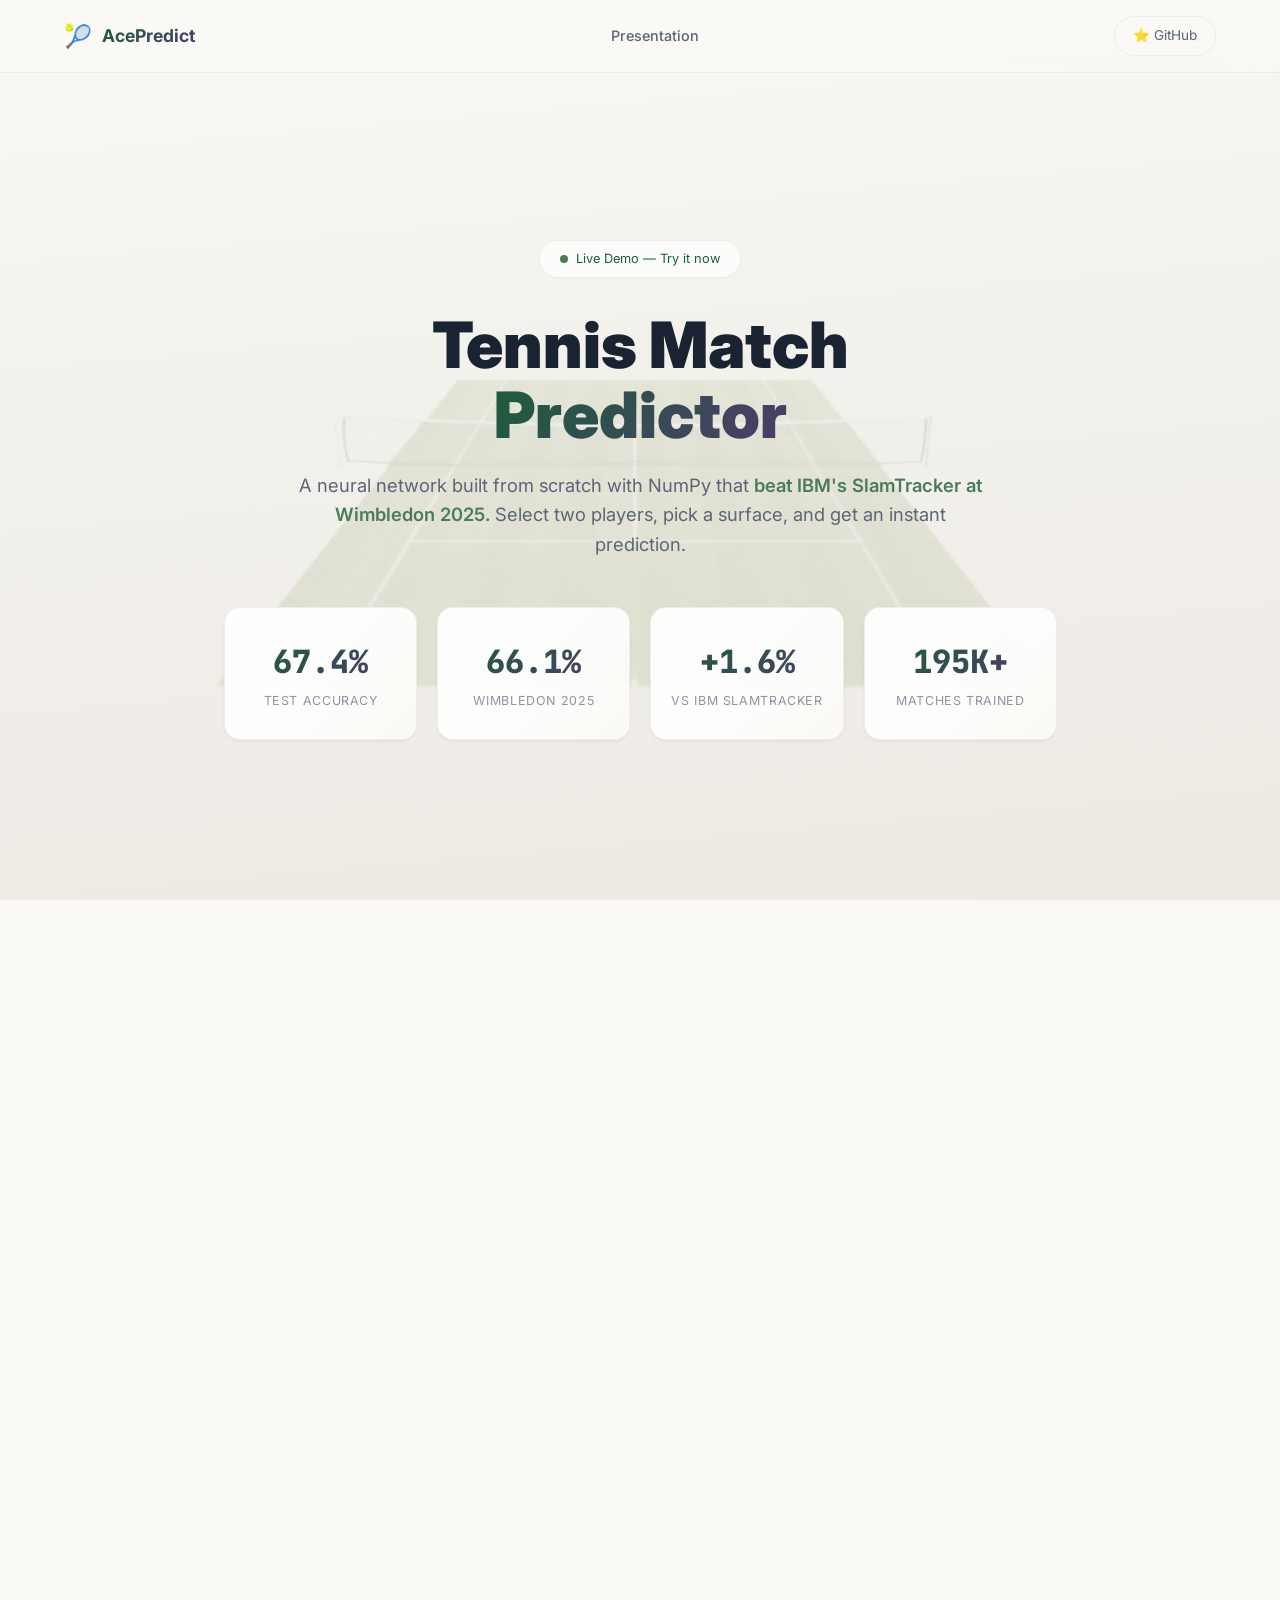
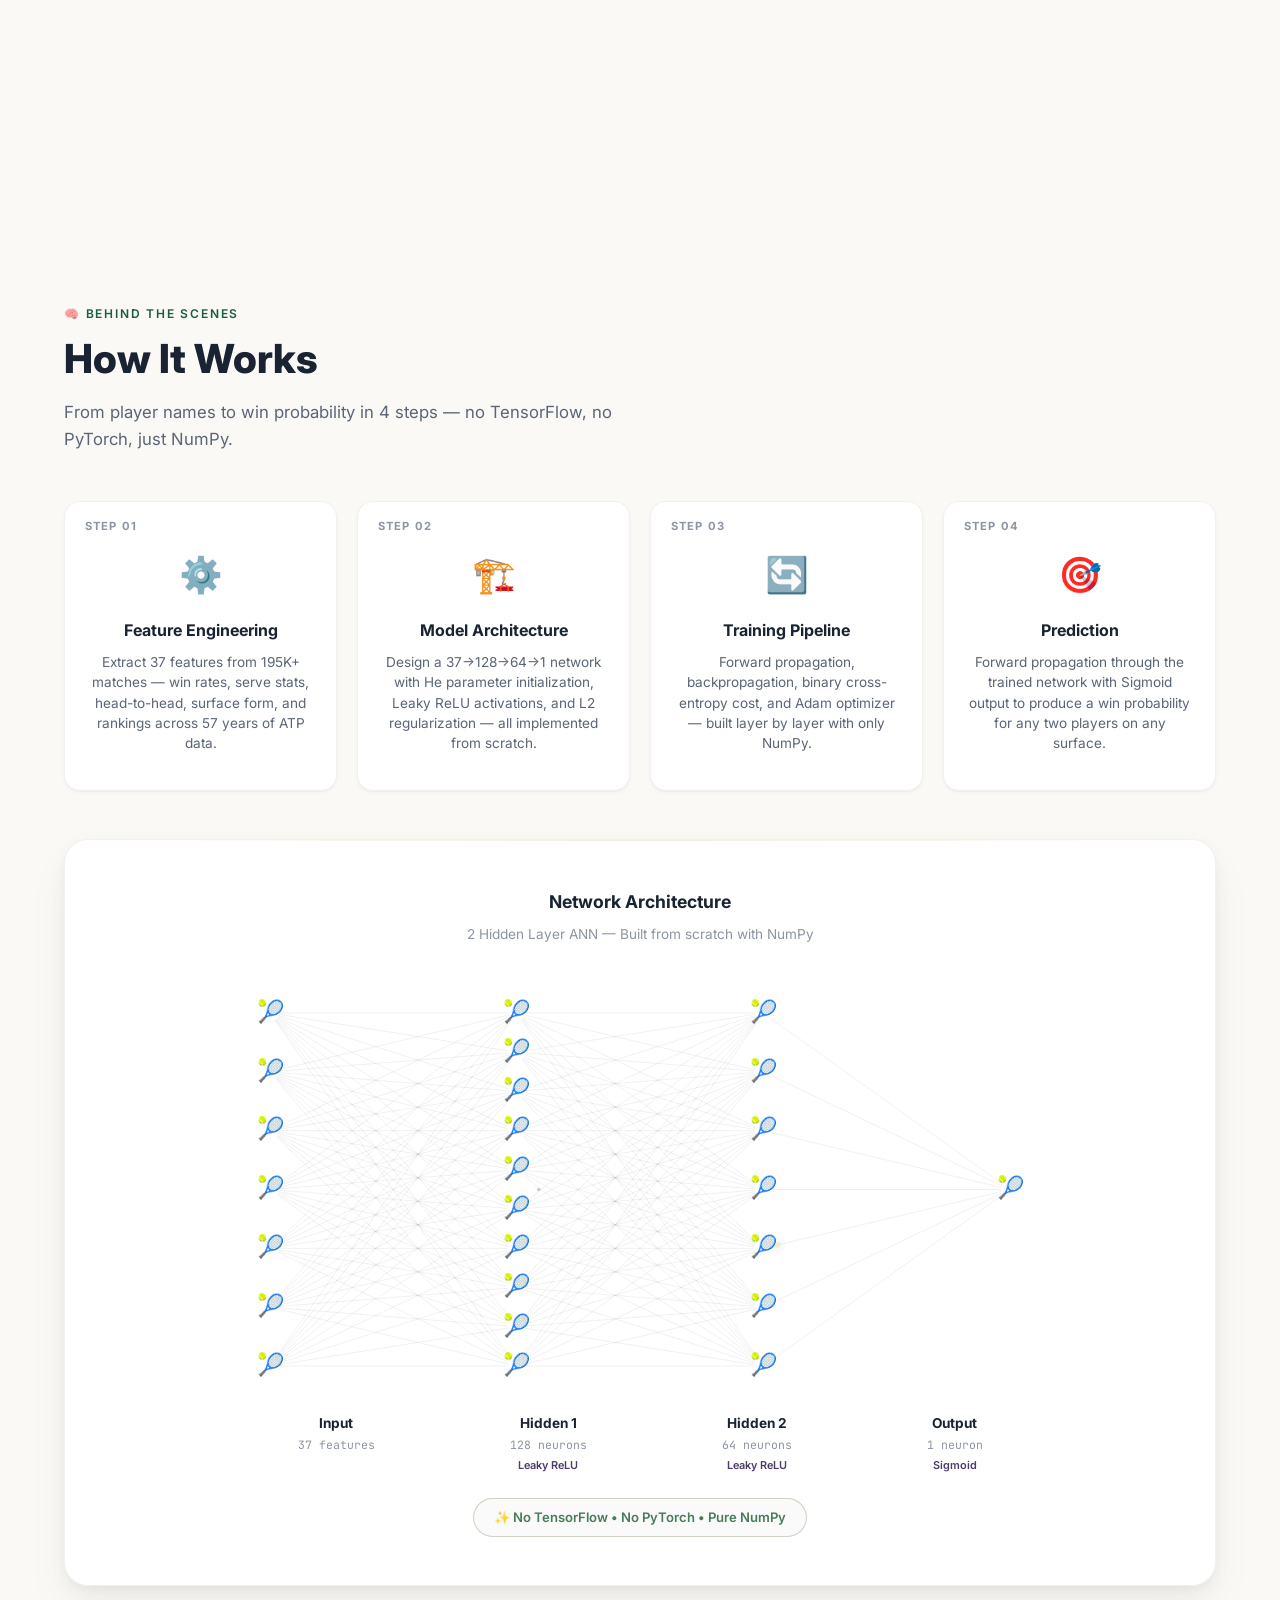
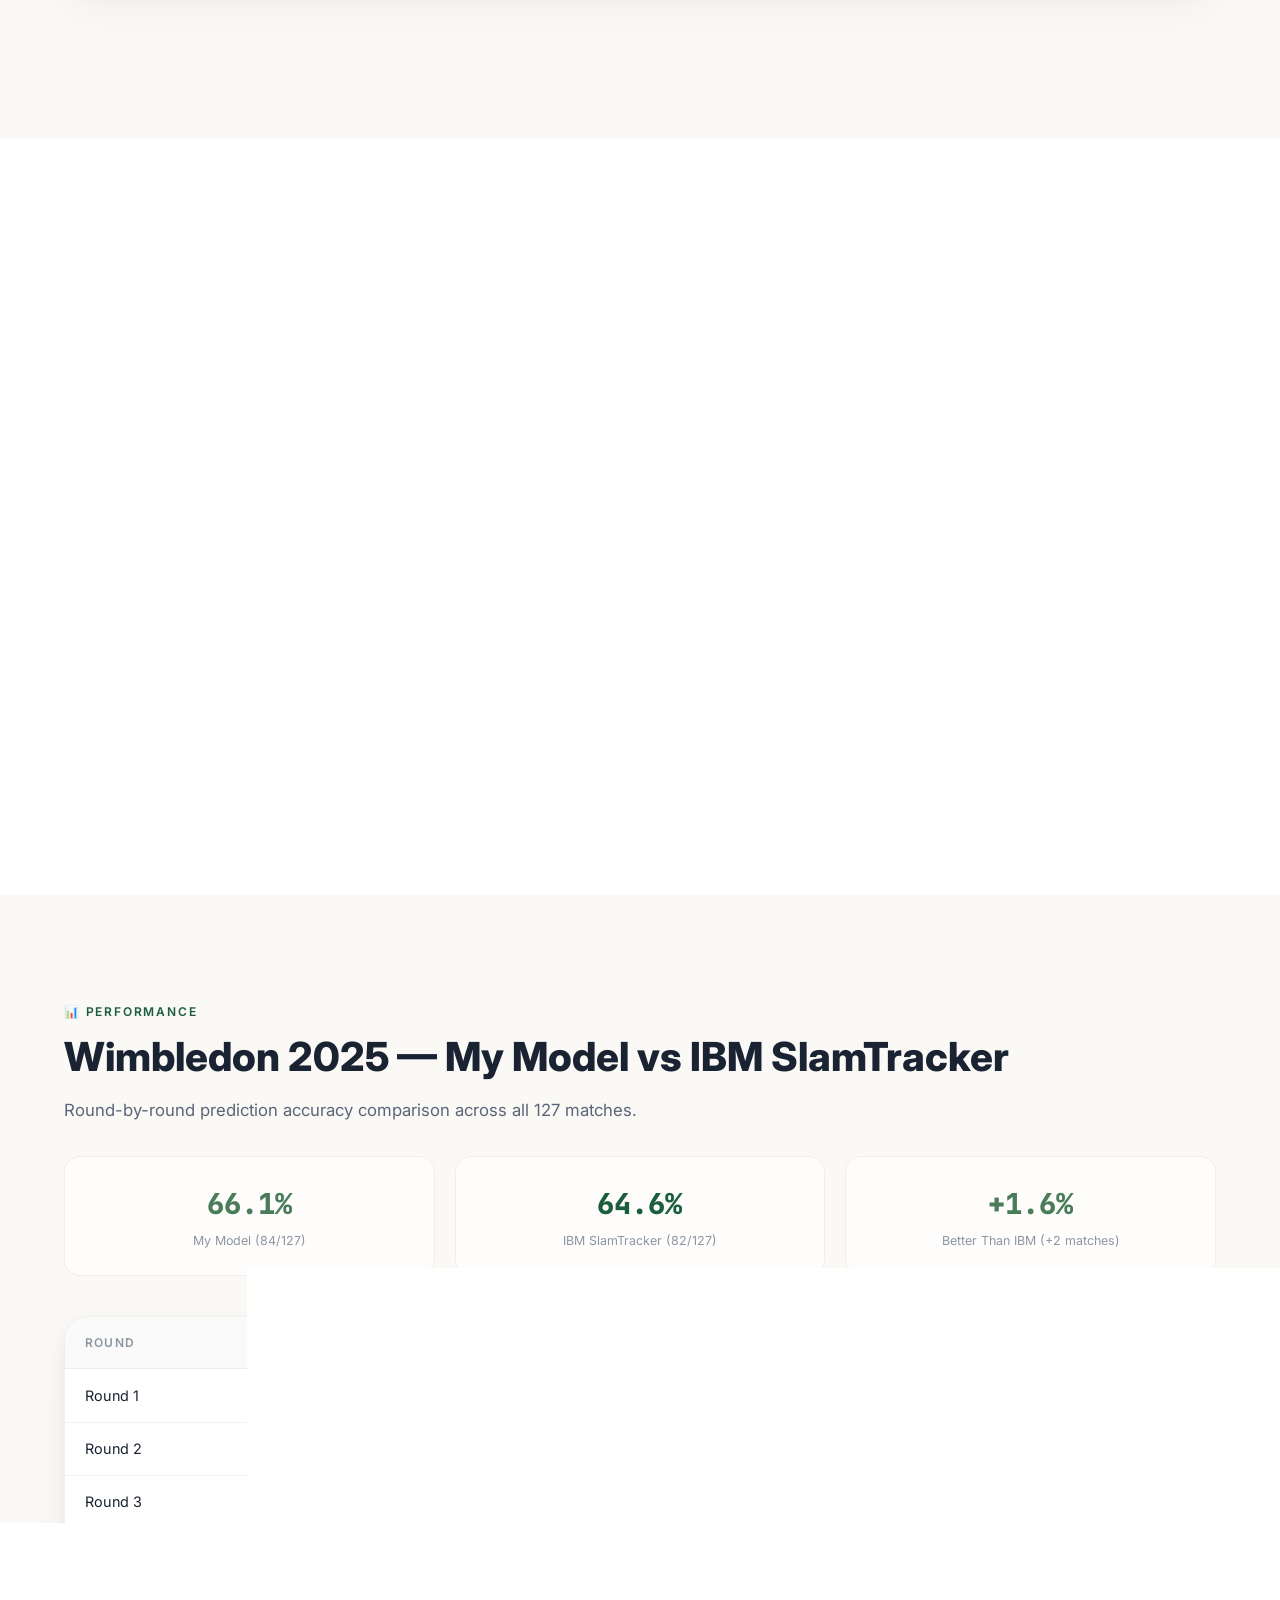
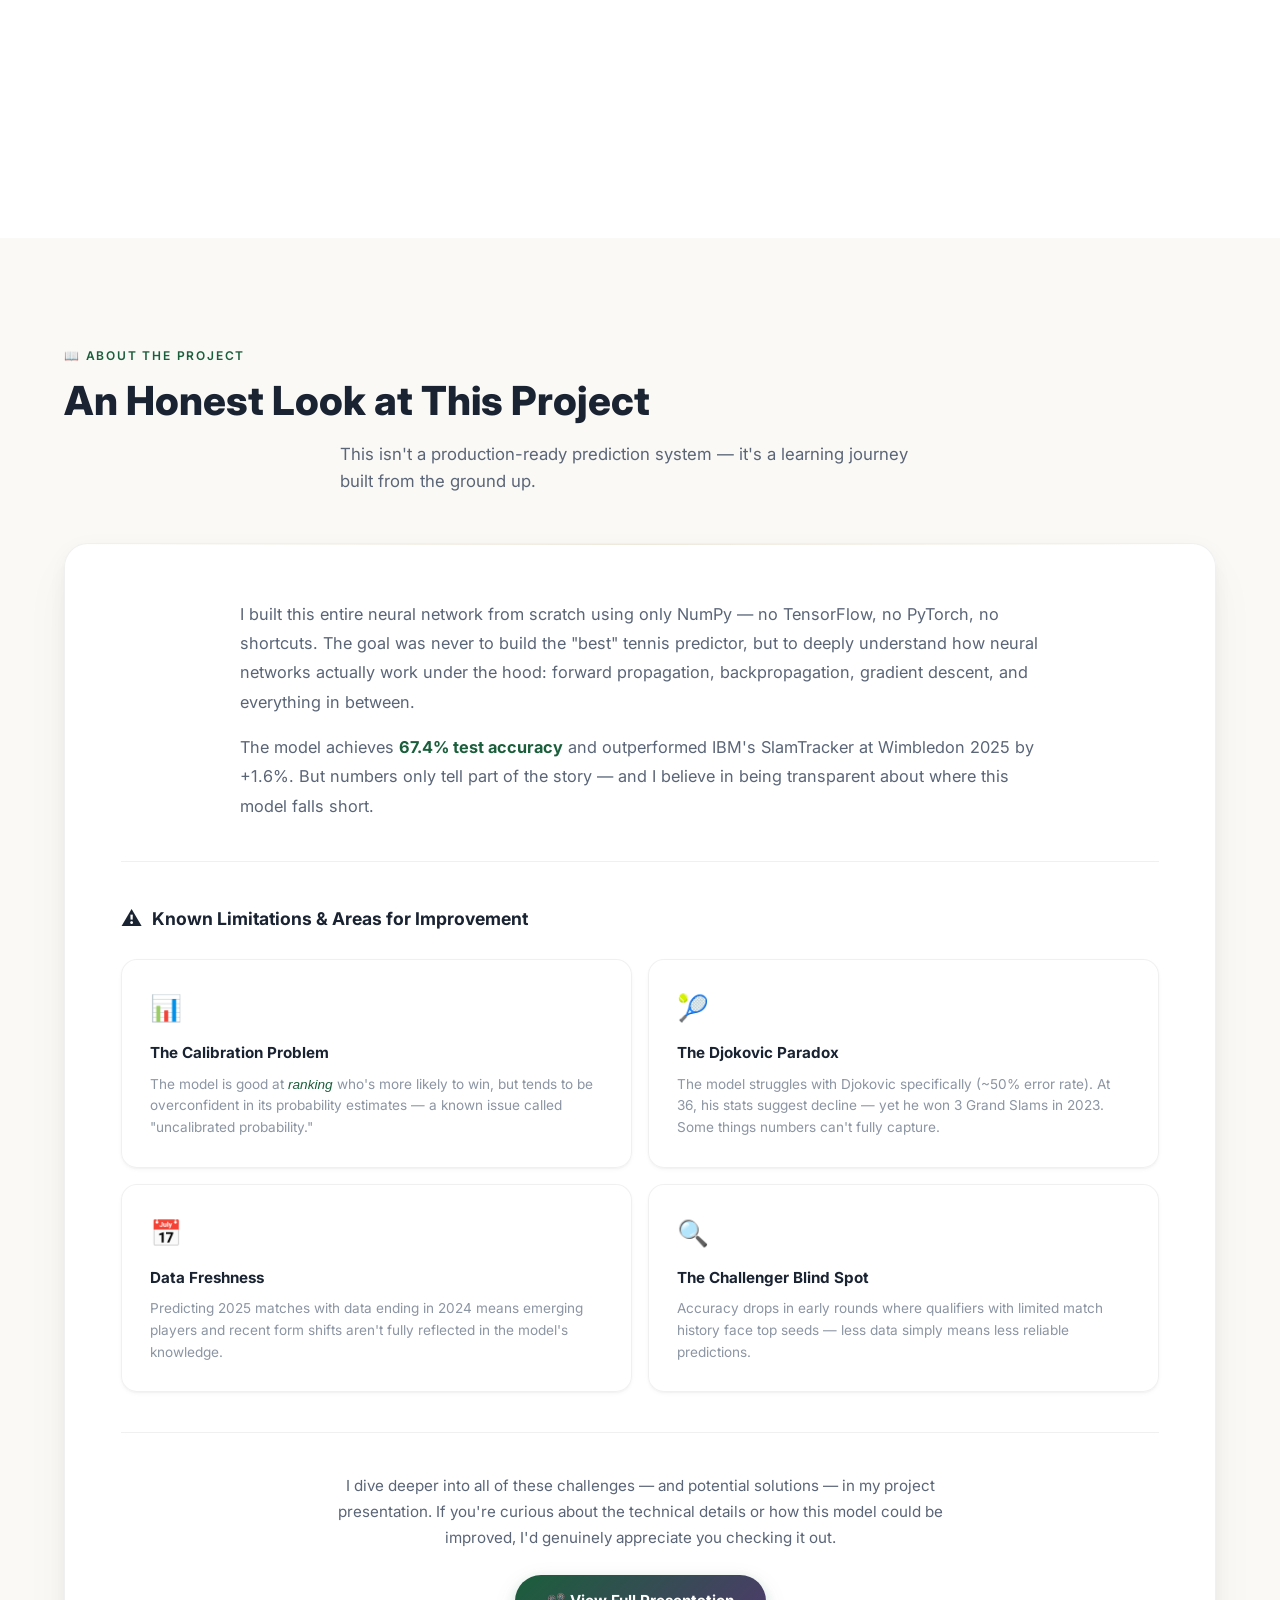
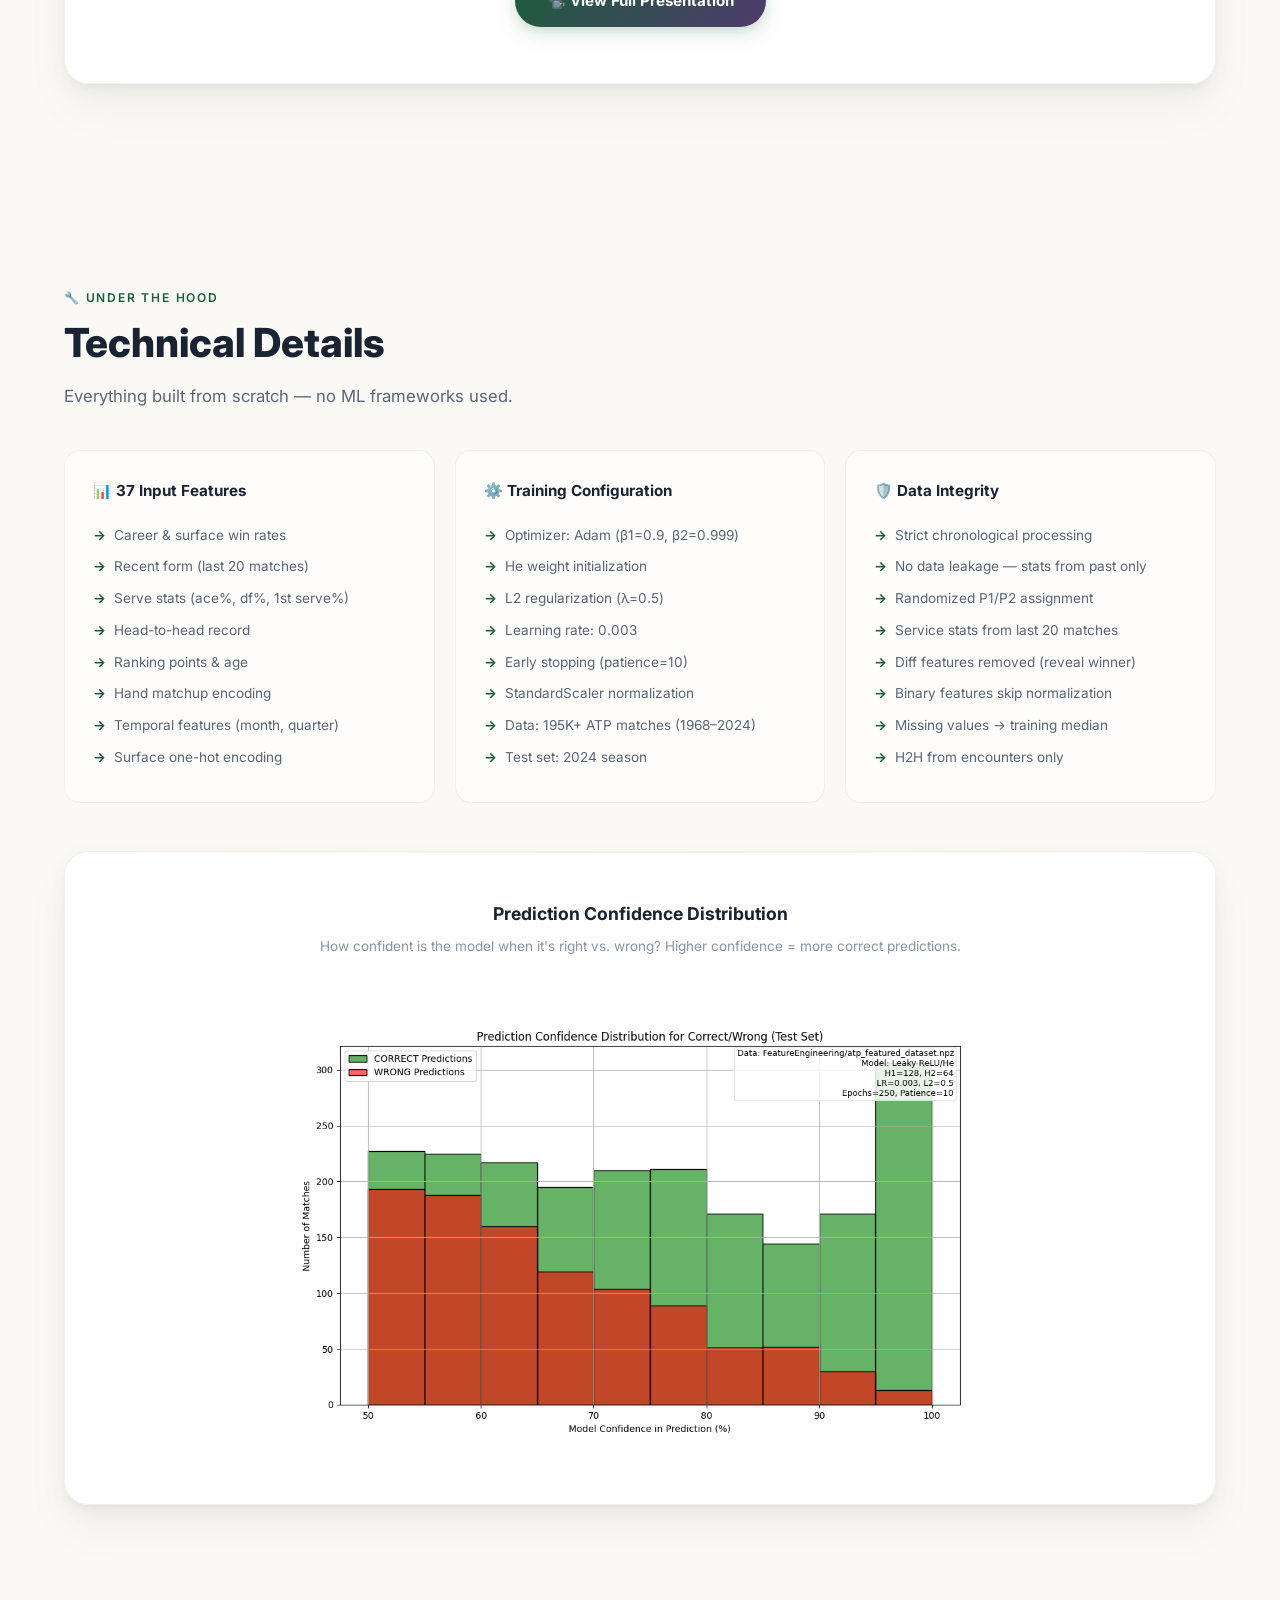
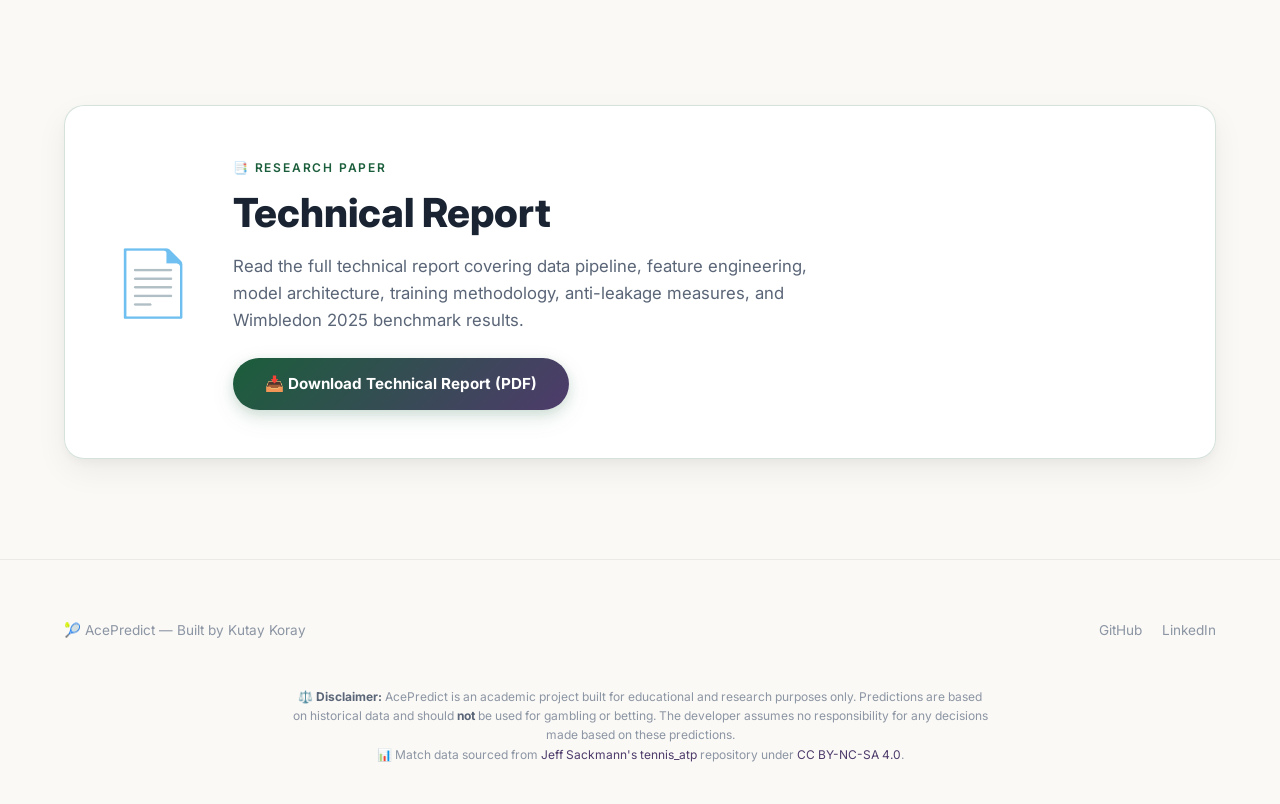
==== commit bb3f5cf9: "Set up Vercel Web Analytics integration # Vercel Web Analytics Implementation  ## Summary Successful" ====
--- a/public/index.html
+++ b/public/index.html
@@ -15,6 +15,10 @@
   <link rel="stylesheet" href="style.css">
   <link rel="icon"
     href="data:image/svg+xml,<svg xmlns='http://www.w3.org/2000/svg' viewBox='0 0 100 100'><text y='.9em' font-size='90'>🎾</text></svg>">
+  <script>
+    window.va = window.va || function () { (window.vaq = window.vaq || []).push(arguments); };
+  </script>
+  <script defer src="/_vercel/insights/script.js"></script>
 </head>
 
 <body>
--- a/public/style.css
+++ b/public/style.css
@@ -821,7 +821,7 @@
   font-size: 0.7rem;
   padding: 2px 10px;
   background: var(--accent-green);
-  color: #000;
+  color: #fff;
   font-weight: 700;
   border-radius: 999px;
 }
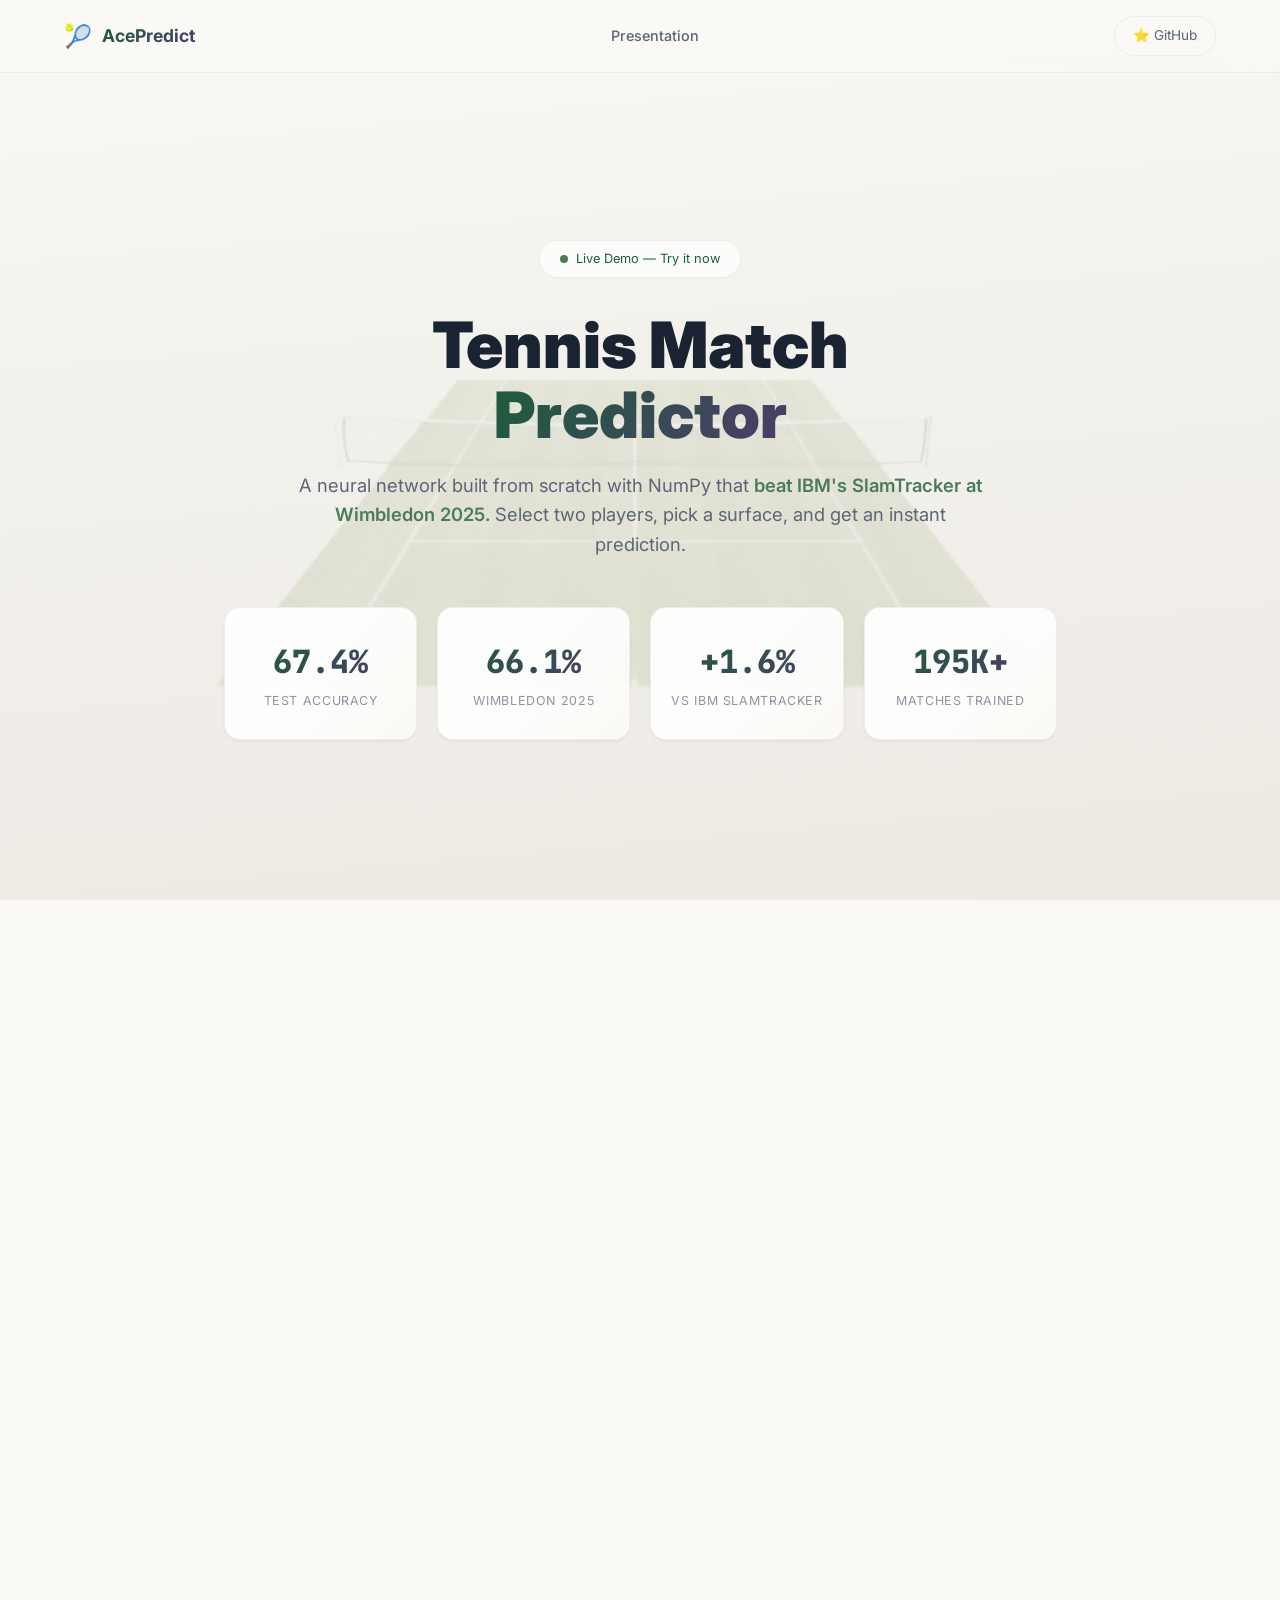
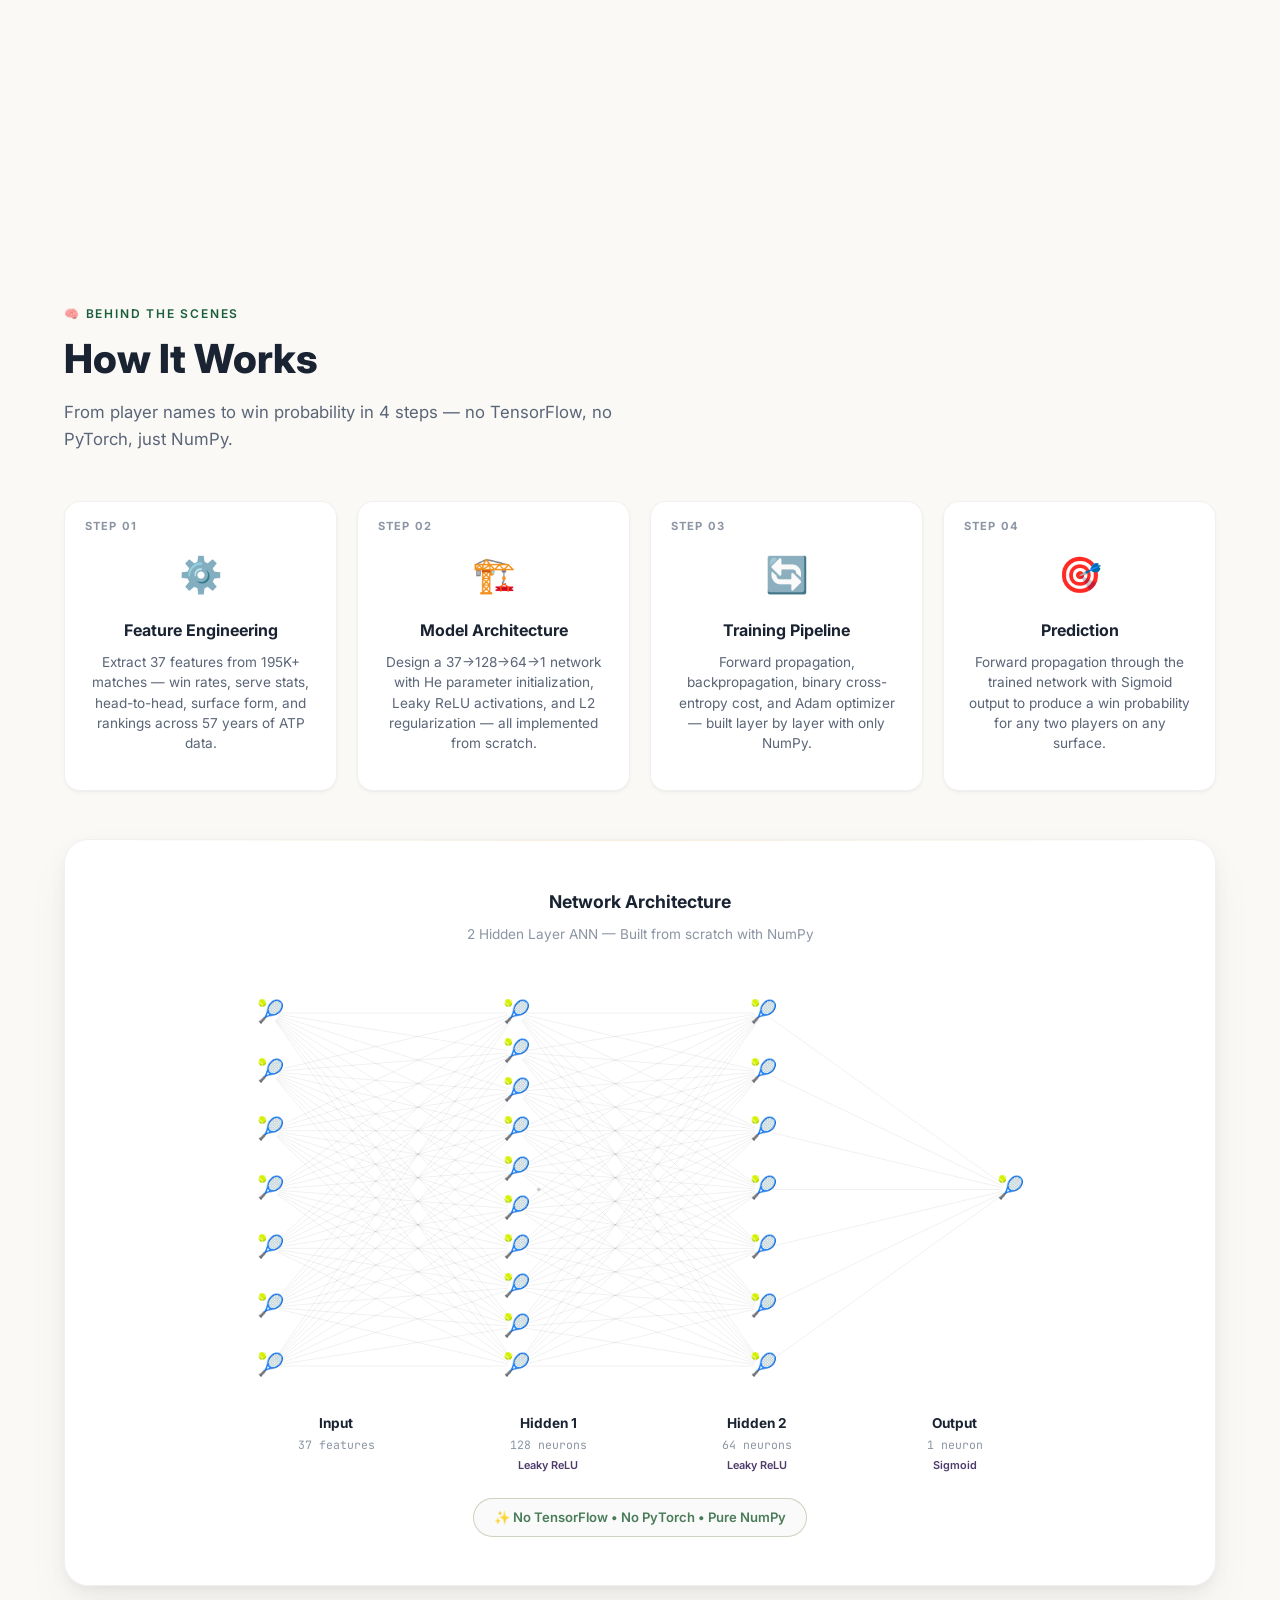
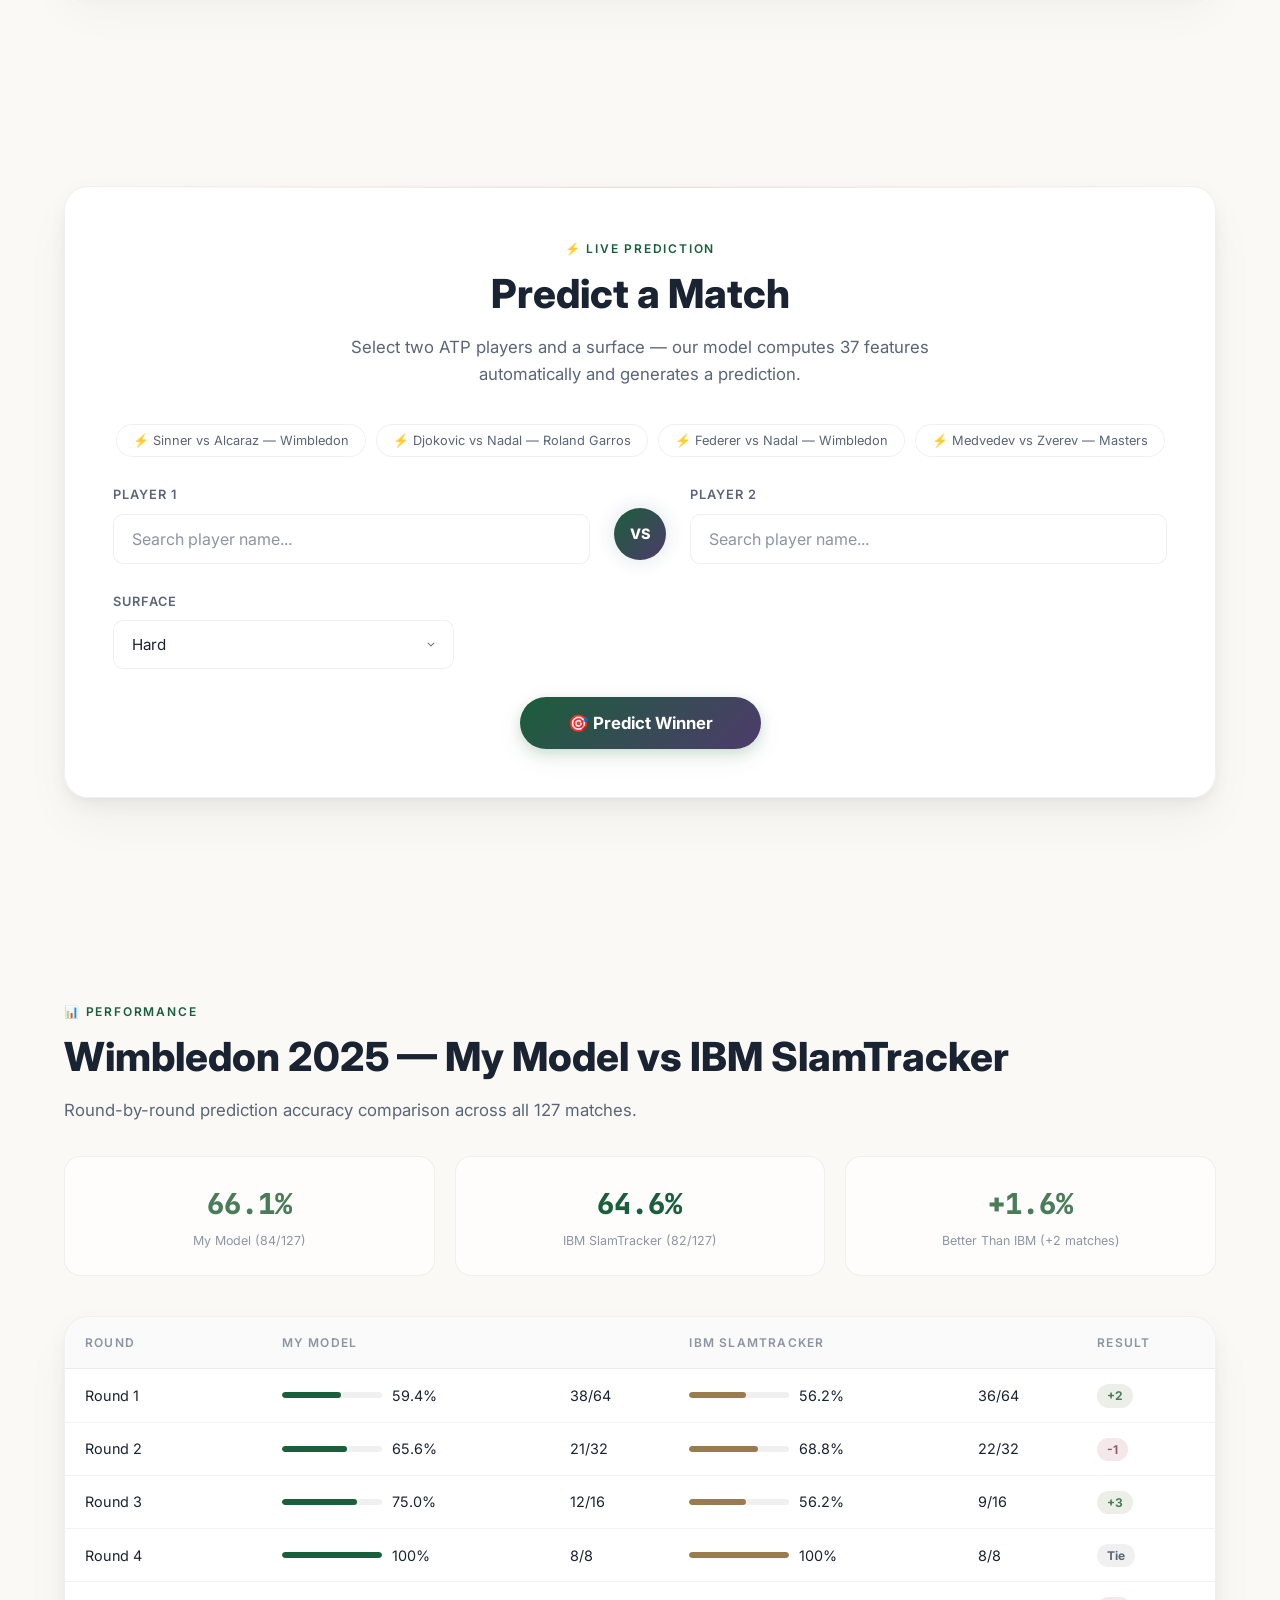
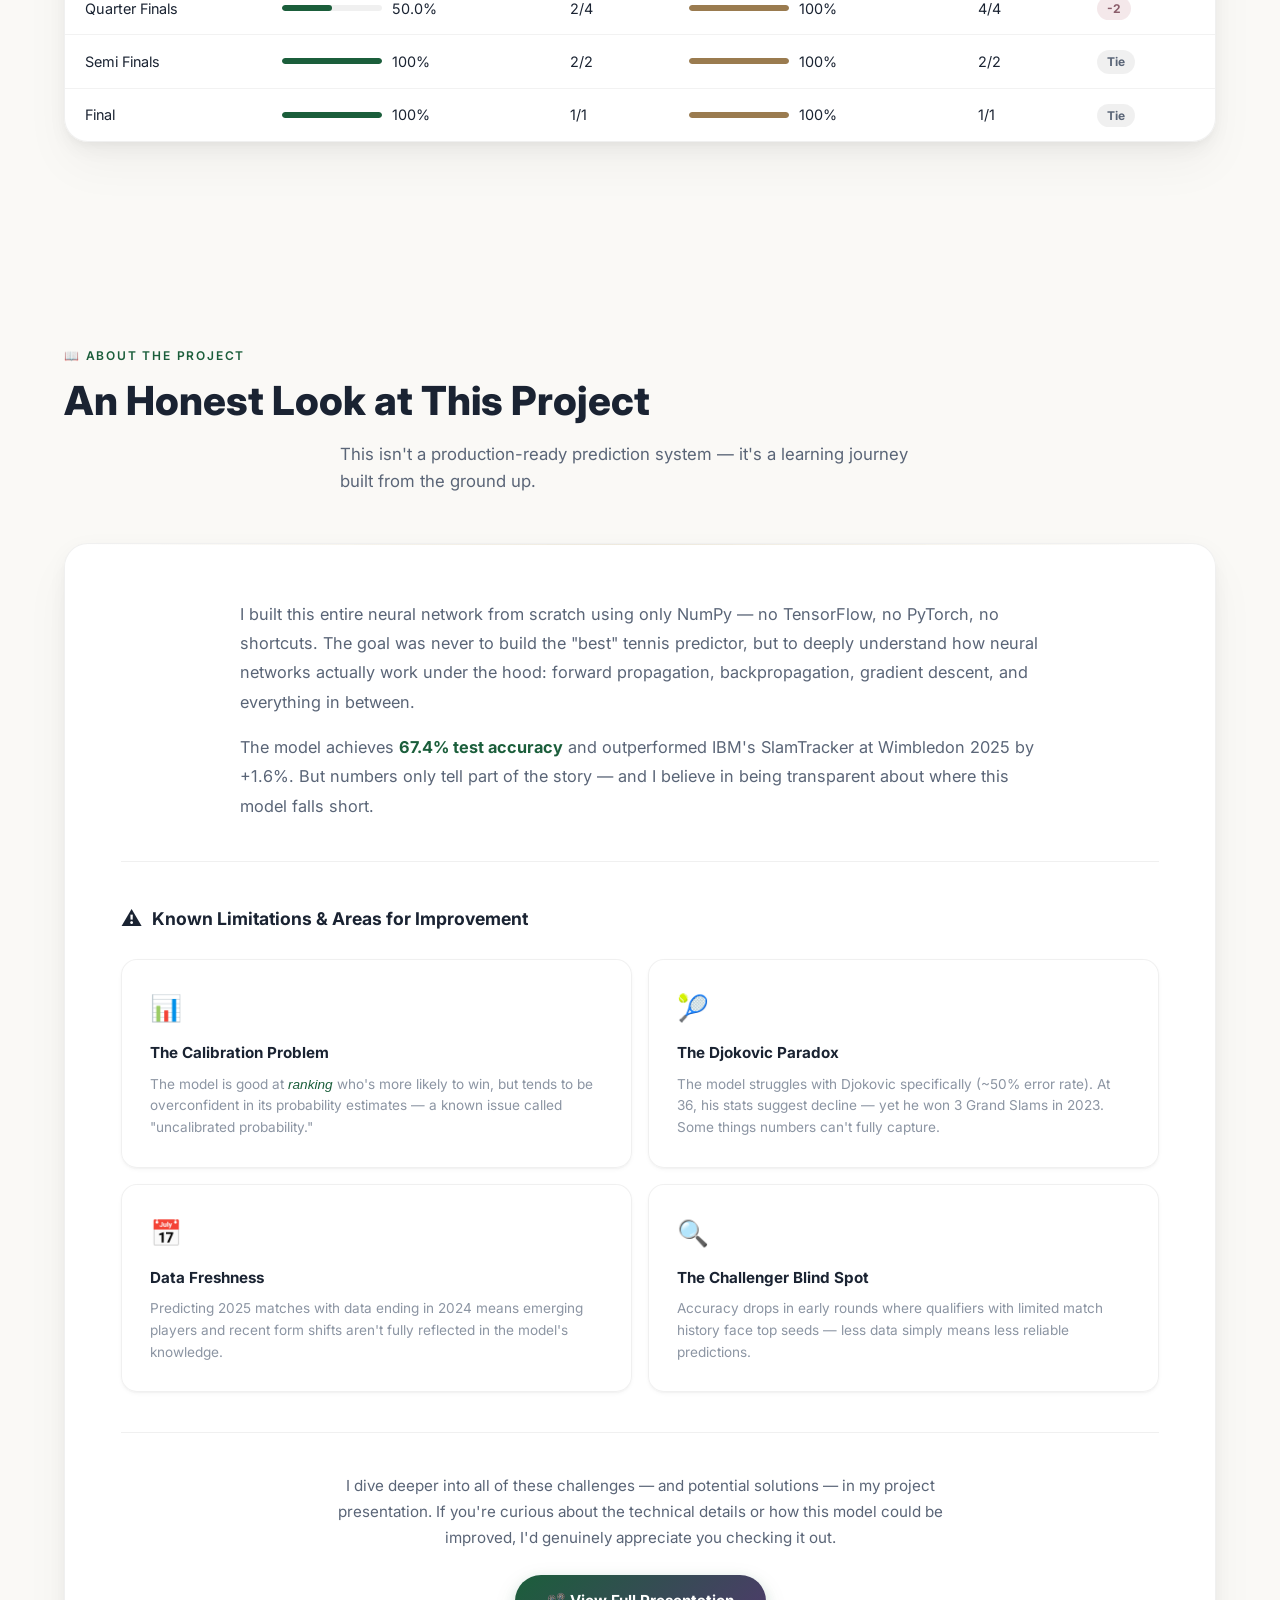
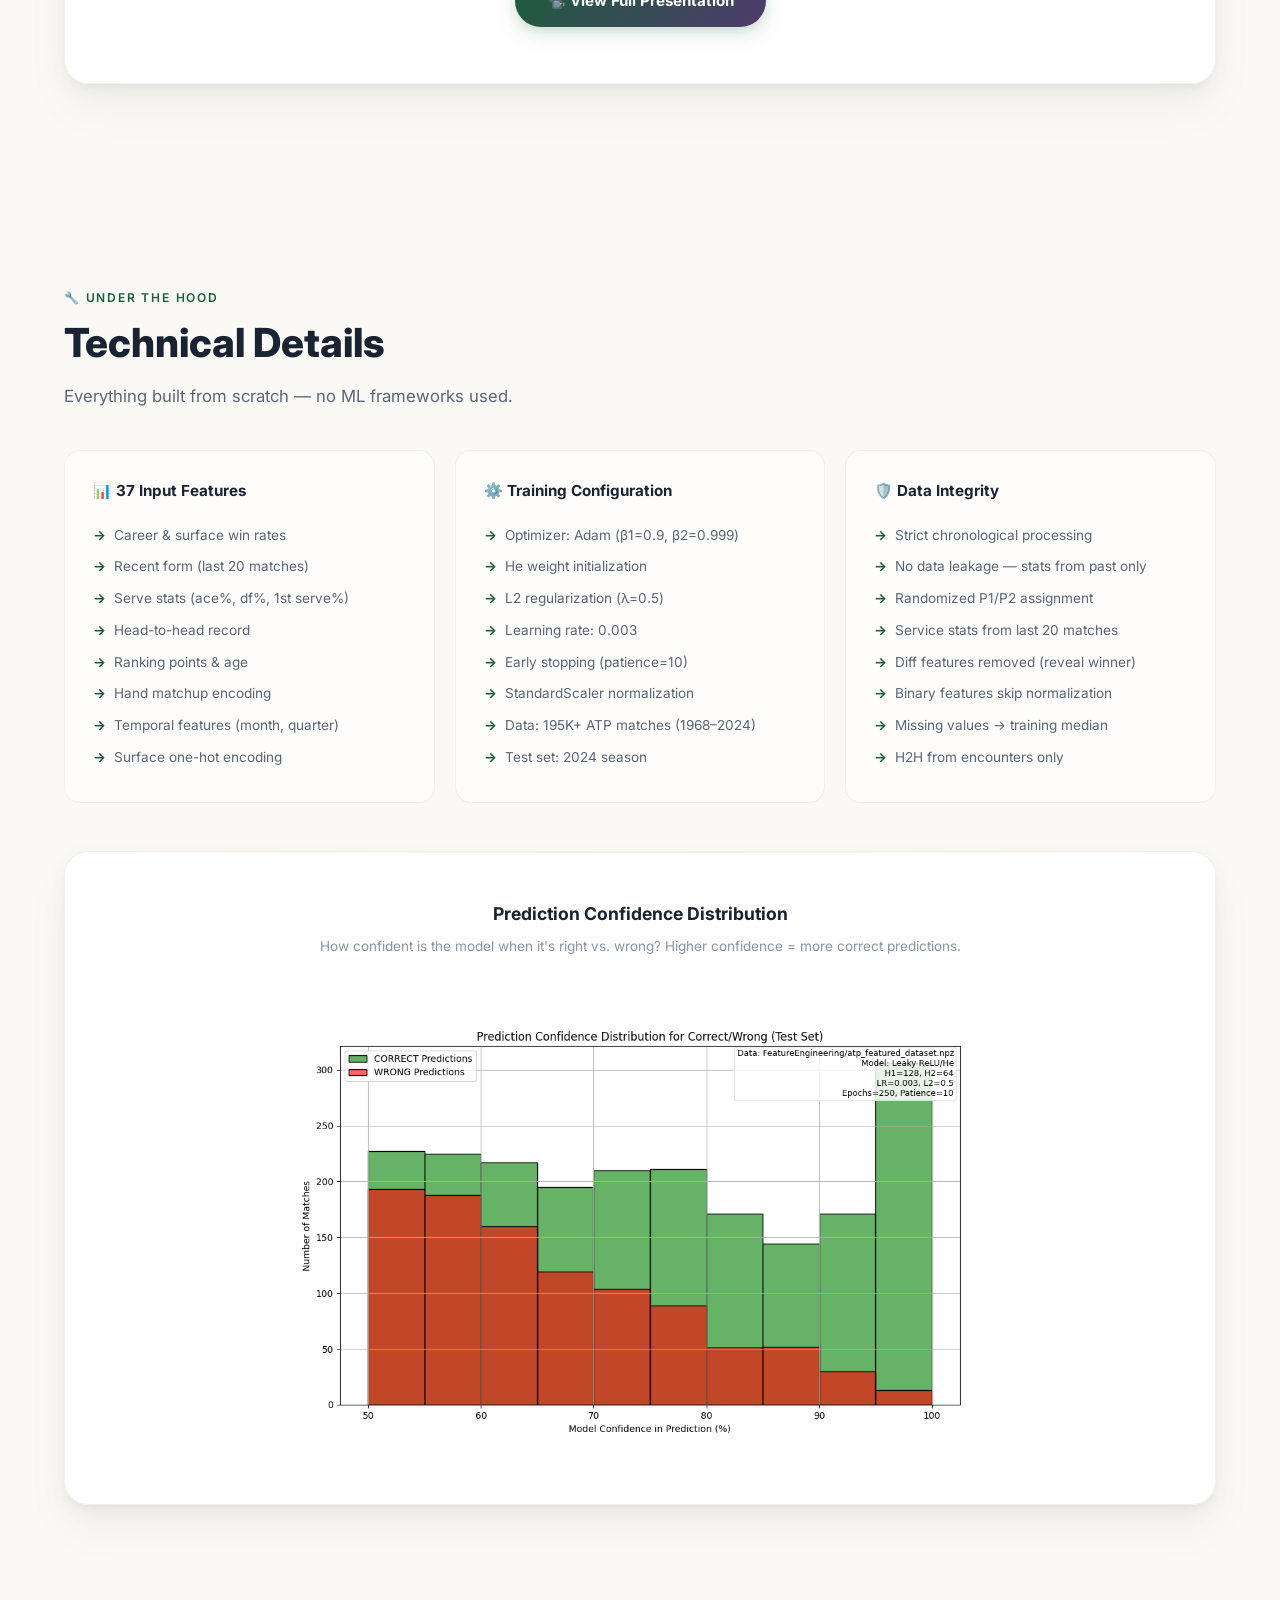
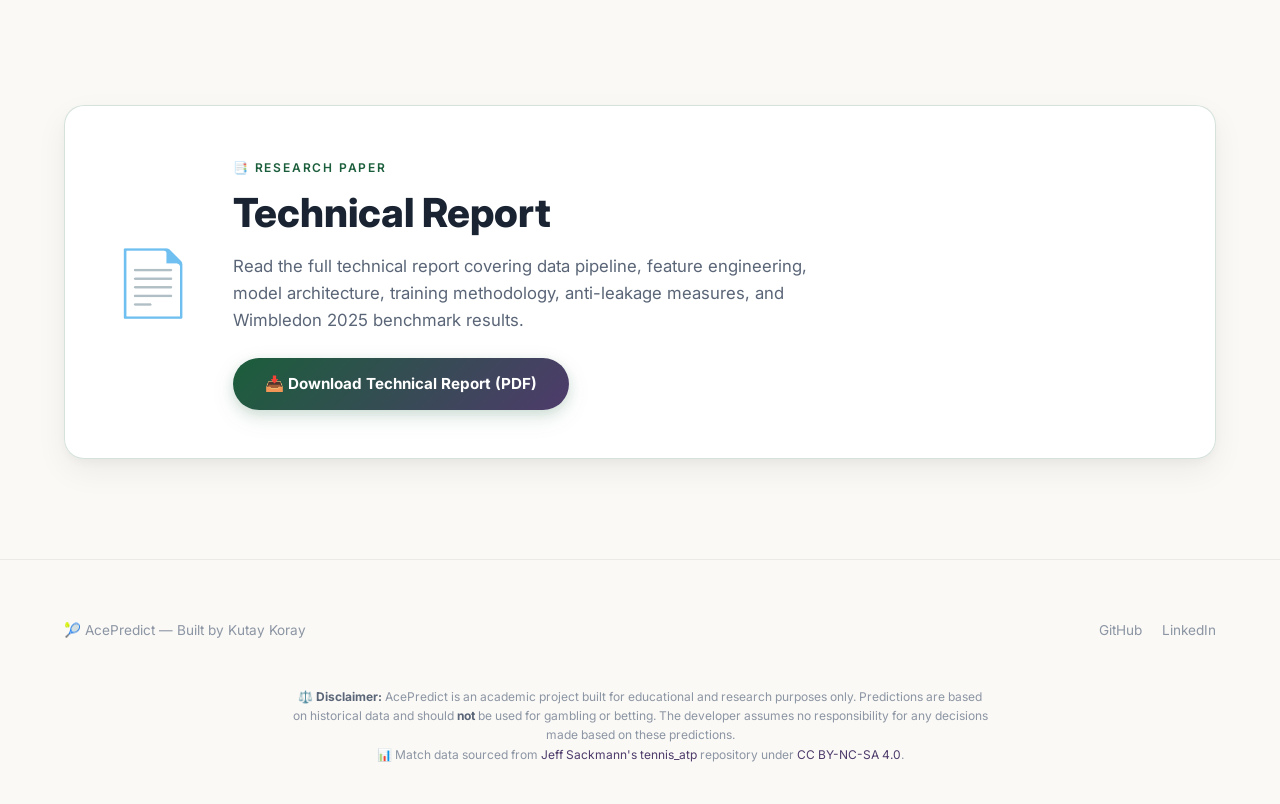
==== commit e07f7879: "Set up Vercel Speed Insights integration # Vercel Speed Insights Implementation Report  ## Summary S" ====
--- a/public/index.html
+++ b/public/index.html
@@ -676,6 +676,10 @@
   </footer>
 
   <script src="app.js"></script>
+  <script>
+    window.si = window.si || function () { (window.siq = window.siq || []).push(arguments); };
+  </script>
+  <script defer src="/_vercel/speed-insights/script.js"></script>
 </body>
 
 </html>
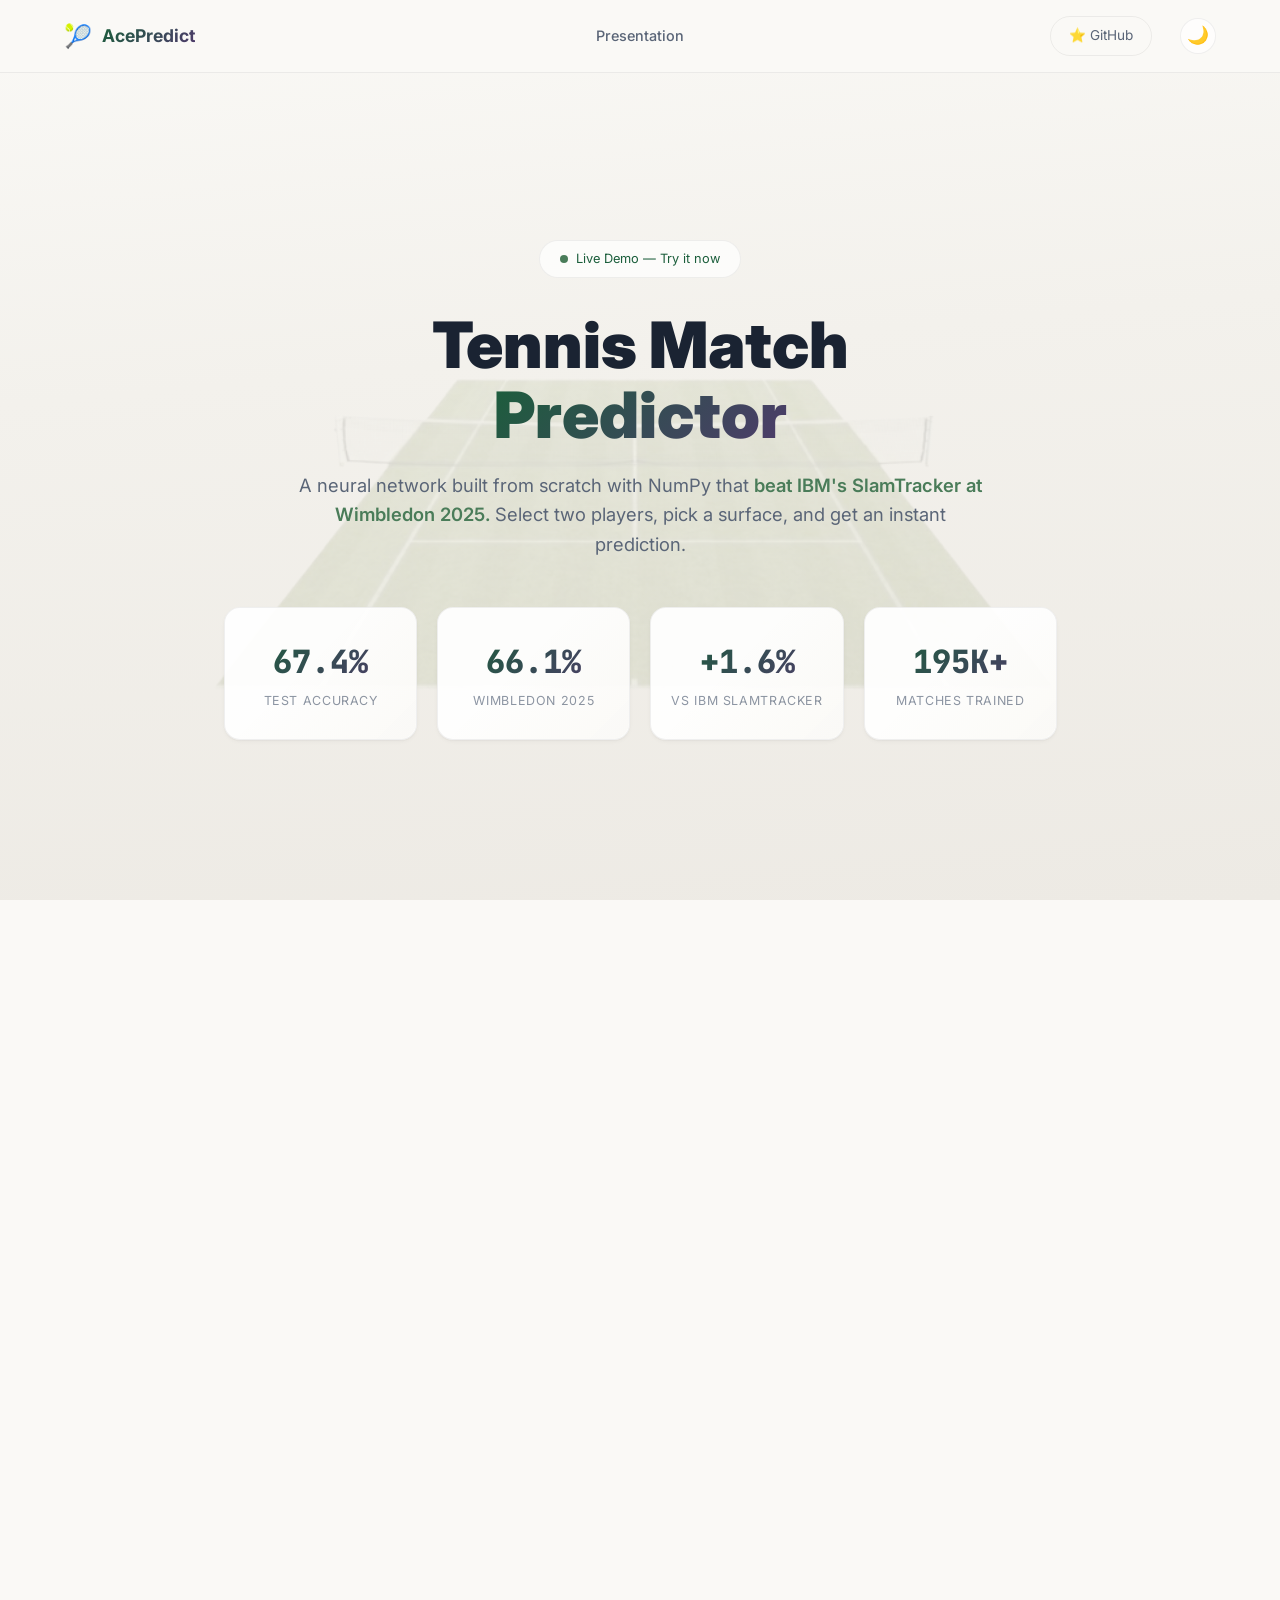
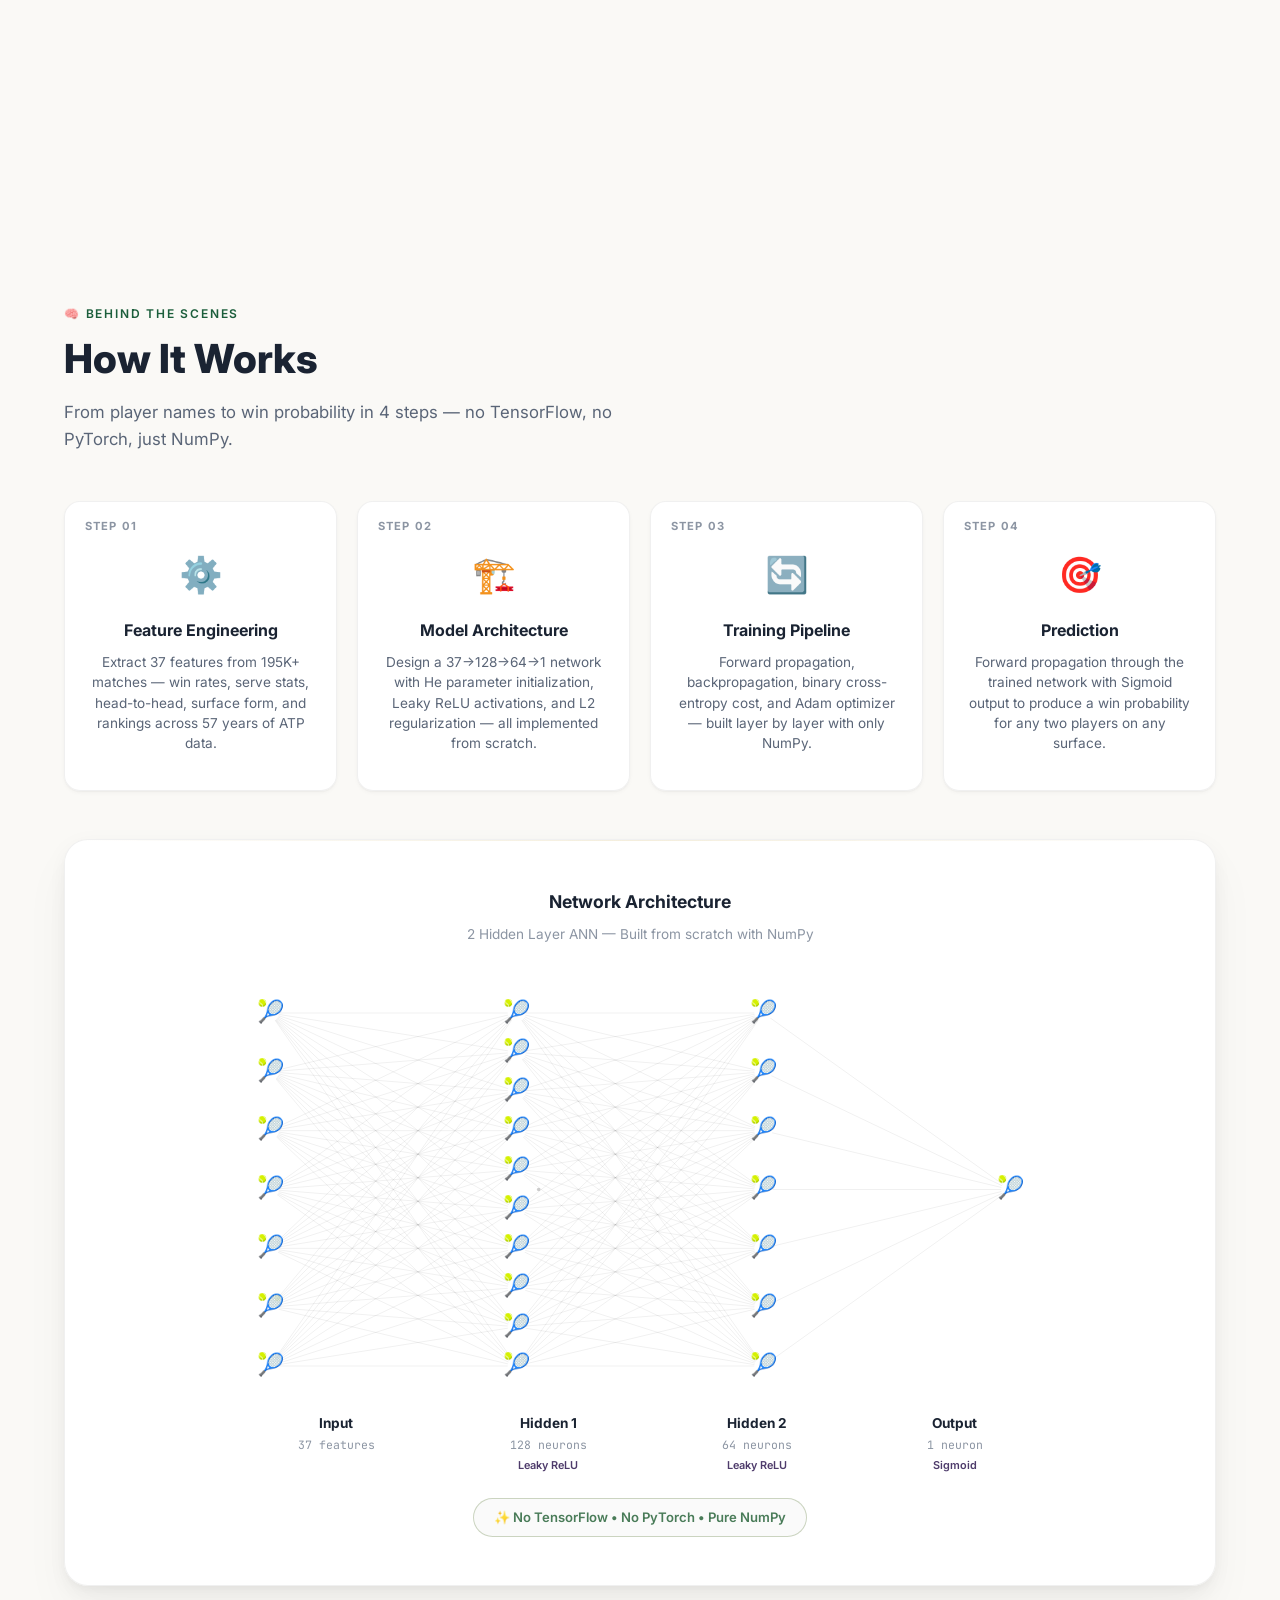
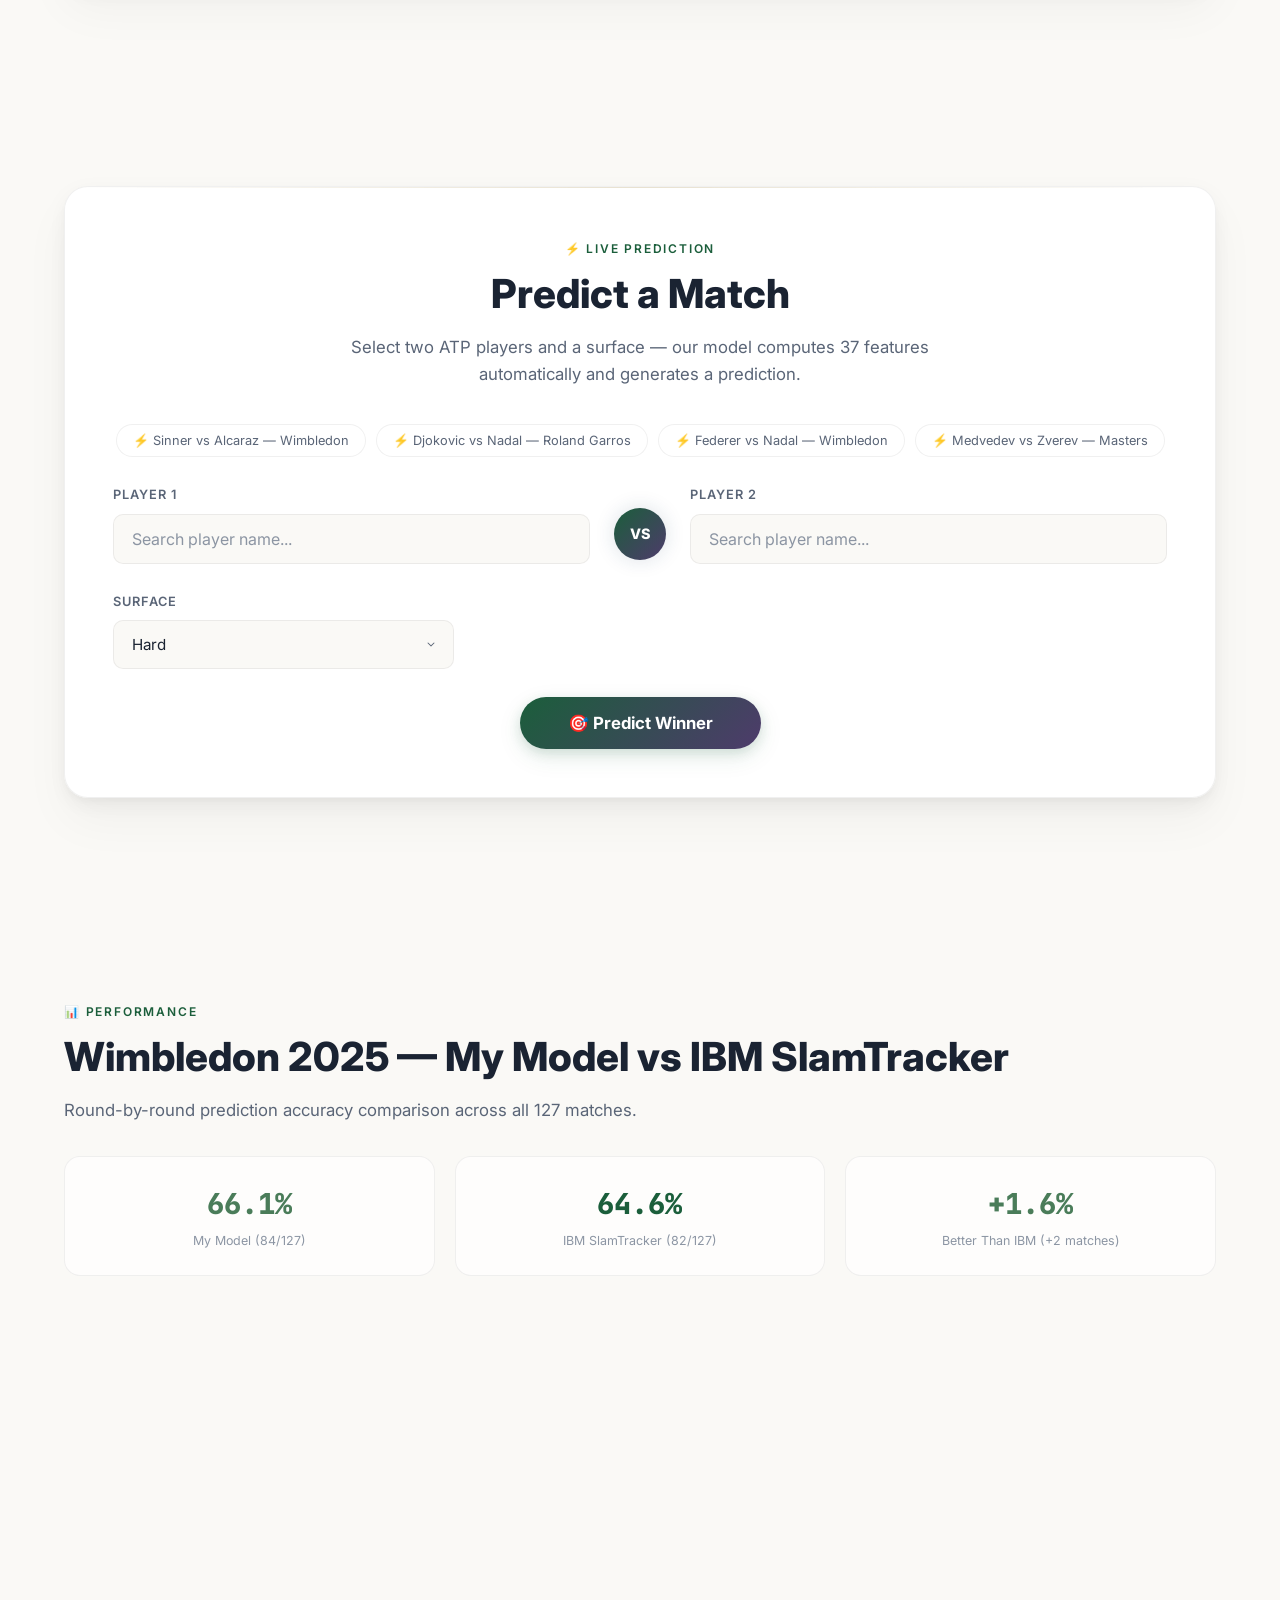
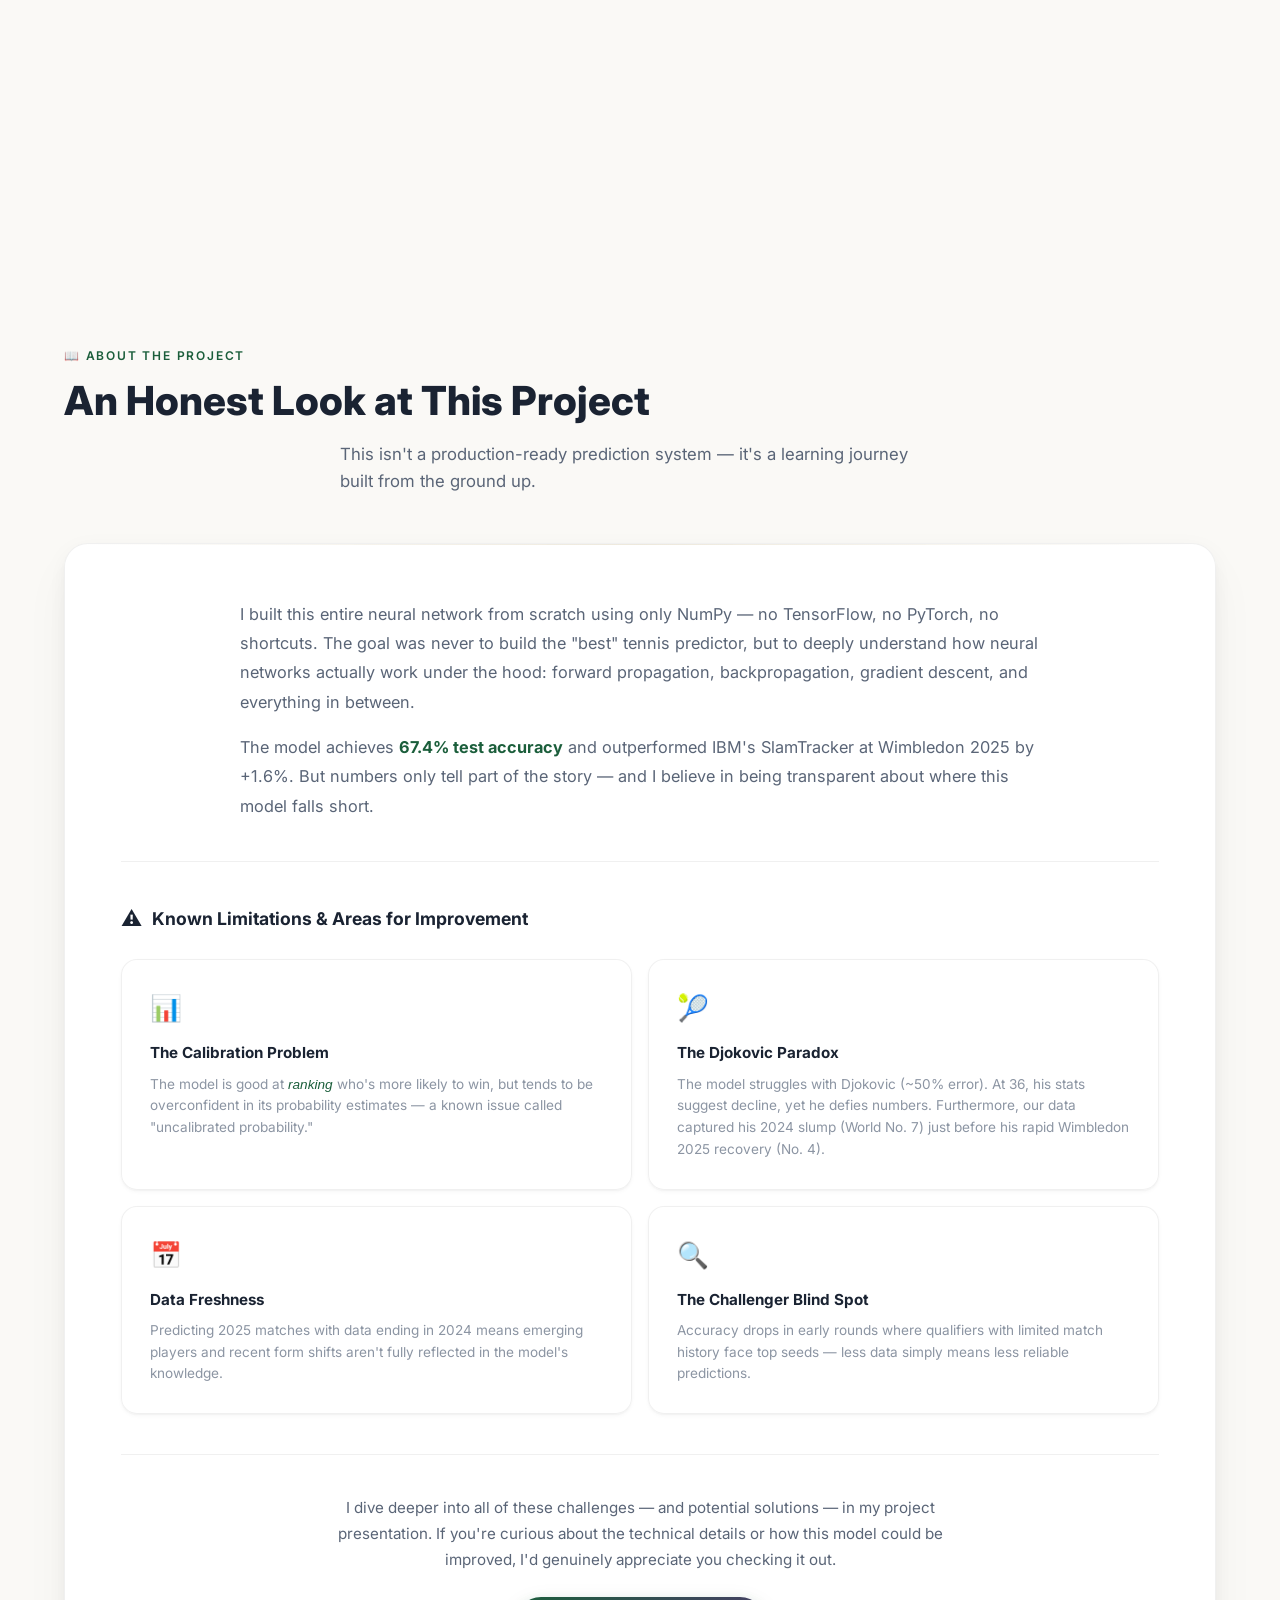
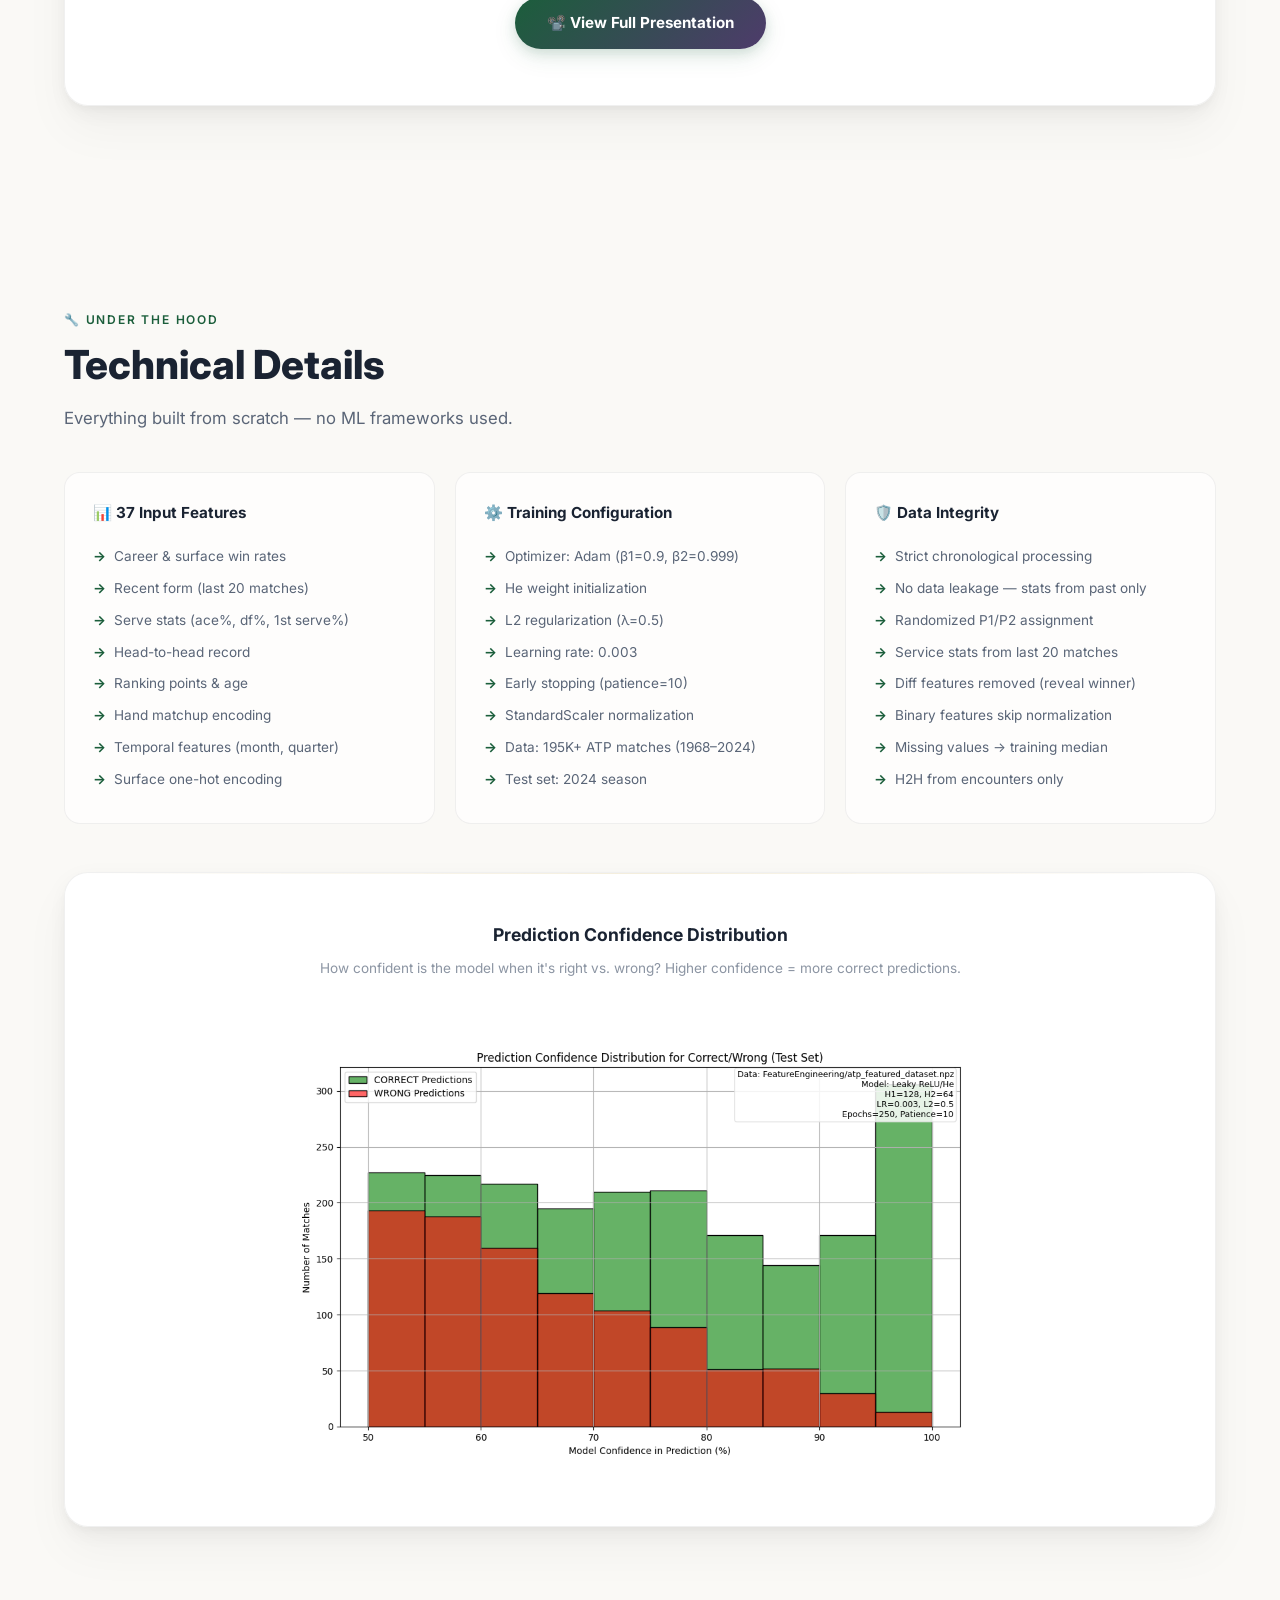
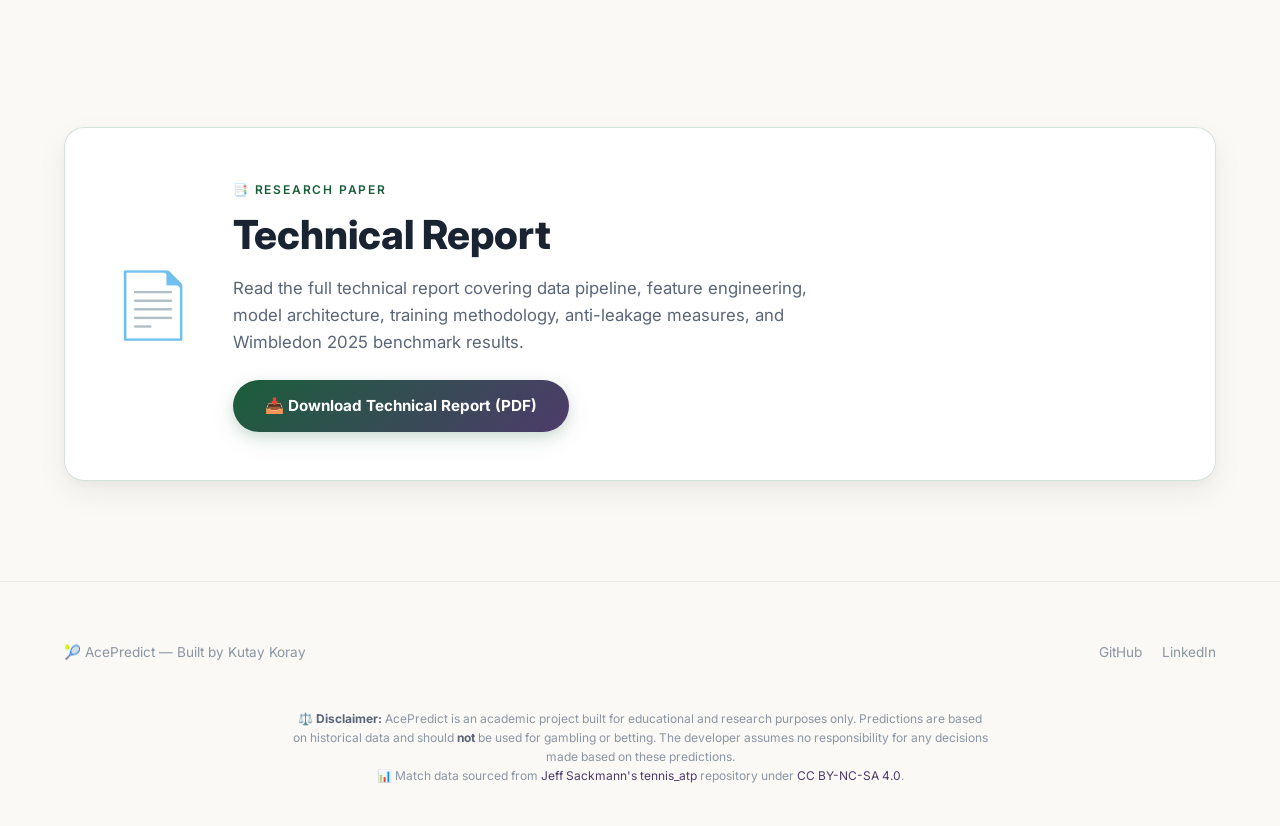
==== commit 2b9e8c42: "feat: complete dark mode, navbar layout fix, and scroll fade-out animation" ====
--- a/public/index.html
+++ b/public/index.html
@@ -19,6 +19,7 @@
     window.va = window.va || function () { (window.vaq = window.vaq || []).push(arguments); };
   </script>
   <script defer src="/_vercel/insights/script.js"></script>
+  <script src="theme.js"></script>
 </head>
 
 <body>
@@ -40,9 +41,12 @@
       <ul class="nav-links">
         <li><a href="presentation.html">Presentation</a></li>
       </ul>
-      <a href="https://github.com/KutayKoray/ANN" target="_blank" rel="noopener noreferrer" class="nav-github">
-        ⭐ GitHub
-      </a>
+      <div class="nav-actions">
+        <a href="https://github.com/KutayKoray/ANN" target="_blank" rel="noopener noreferrer" class="nav-github">
+          ⭐ GitHub
+        </a>
+        <button class="theme-toggle" id="themeToggle" aria-label="Toggle dark mode" title="Toggle dark mode">🌙</button>
+      </div>
     </div>
   </nav>
 
@@ -525,8 +529,9 @@
             <div class="limitation-card">
               <div class="limitation-icon">🎾</div>
               <h4>The Djokovic Paradox</h4>
-              <p>The model struggles with Djokovic specifically (~50% error rate). At 36, his stats suggest decline —
-                yet he won 3 Grand Slams in 2023. Some things numbers can't fully capture.</p>
+              <p>The model struggles with Djokovic (~50% error). At 36, his stats suggest decline, yet he defies
+                numbers. Furthermore, our data captured his 2024 slump (World No. 7) just before his rapid Wimbledon
+                2025 recovery (No. 4).</p>
             </div>
             <div class="limitation-card">
               <div class="limitation-icon">📅</div>
--- a/public/style.css
+++ b/public/style.css
@@ -47,6 +47,100 @@
   --border-radius: 16px;
   --border-radius-sm: 10px;
   --border-radius-xs: 6px;
+}
+
+/* ─── Dark Mode ───────────────────────────────────────────── */
+[data-theme="dark"] {
+  --bg-primary: #0f1419;
+  --bg-secondary: #1a2332;
+  --bg-card: rgba(26, 35, 50, 0.9);
+  --bg-card-hover: rgba(30, 42, 60, 0.98);
+  --bg-glass: rgba(15, 20, 25, 0.8);
+  --bg-glass-hover: rgba(20, 28, 38, 0.9);
+
+  --accent-cyan: #3da06a;
+  --accent-green: #5fad78;
+  --accent-purple: #8b72b8;
+  --accent-orange: #c9a66c;
+  --accent-pink: #c48a99;
+
+  --text-primary: #e8ecf0;
+  --text-secondary: #9aa5b4;
+  --text-muted: #636d7a;
+
+  --border-color: rgba(255, 255, 255, 0.08);
+  --border-glow: rgba(61, 160, 106, 0.25);
+
+  --gradient-hero: linear-gradient(175deg, #0f1419 0%, #141c26 40%, #1a2332 100%);
+  --gradient-card: rgba(26, 35, 50, 0.92);
+  --gradient-accent: linear-gradient(135deg, #3da06a, #8b72b8);
+  --gradient-win: linear-gradient(135deg, #5fad78, #3da06a);
+
+  --shadow-sm: 0 1px 2px rgba(0, 0, 0, 0.2), 0 2px 4px rgba(0, 0, 0, 0.15);
+  --shadow-glow: 0 4px 12px rgba(0, 0, 0, 0.2), 0 12px 32px rgba(0, 0, 0, 0.25);
+  --shadow-card: 0 4px 8px rgba(0, 0, 0, 0.15), 0 8px 24px rgba(0, 0, 0, 0.2), 0 24px 48px rgba(0, 0, 0, 0.15);
+  --shadow-elevated: 0 8px 16px rgba(0, 0, 0, 0.2), 0 16px 40px rgba(0, 0, 0, 0.25), 0 32px 80px rgba(0, 0, 0, 0.2);
+  --shadow-button: 0 4px 12px rgba(61, 160, 106, 0.2), 0 8px 24px rgba(61, 160, 106, 0.15);
+}
+
+/* Dark mode specific overrides */
+[data-theme="dark"] .bg-grid {
+  background-image:
+    linear-gradient(rgba(255, 255, 255, 0.03) 1px, transparent 1px),
+    linear-gradient(90deg, rgba(255, 255, 255, 0.03) 1px, transparent 1px);
+}
+
+[data-theme="dark"] .bg-glow {
+  opacity: 0.08;
+}
+
+[data-theme="dark"] .navbar {
+  background: rgba(15, 20, 25, 0.85);
+  backdrop-filter: blur(20px);
+}
+
+[data-theme="dark"] .hero h1 .gradient-text {
+  background: var(--gradient-accent);
+  -webkit-background-clip: text;
+  background-clip: text;
+  -webkit-text-fill-color: transparent;
+}
+
+[data-theme="dark"] .court-img {
+  filter: brightness(0.7) contrast(1.1);
+}
+
+[data-theme="dark"] .nn-diagram {
+  background: var(--bg-card);
+}
+
+/* ─── Theme Toggle Button ─────────────────────────────────── */
+.theme-toggle {
+  display: flex;
+  align-items: center;
+  justify-content: center;
+  width: 36px;
+  height: 36px;
+  border: 1px solid var(--border-color);
+  border-radius: 50%;
+  background: var(--bg-glass);
+  cursor: pointer;
+  font-size: 1.1rem;
+  line-height: 1;
+  transition: all 0.3s ease;
+  margin-left: 12px;
+}
+
+.theme-toggle:hover {
+  background: var(--bg-glass-hover);
+  border-color: var(--border-glow);
+  transform: scale(1.1);
+}
+
+/* Smooth transition for theme switch */
+body,
+body * {
+  transition: background-color 0.3s ease, color 0.3s ease, border-color 0.3s ease, box-shadow 0.3s ease;
 }
 
 /* ─── Reset & Base ────────────────────────────────────────── */
@@ -171,19 +265,26 @@
   right: 0;
   z-index: 100;
   padding: 16px 0;
-  background: rgba(250, 249, 246, 0.9);
+  background: var(--bg-primary);
   backdrop-filter: blur(20px);
   border-bottom: 1px solid var(--border-color);
   transition: all 0.3s;
 }
 
+.navbar.nav-scrolled {
+  padding: 10px 0;
+  background: var(--bg-card);
+  box-shadow: var(--shadow-sm);
+}
+
 .navbar .container {
-  display: flex;
-  justify-content: space-between;
+  display: grid;
+  grid-template-columns: 1fr auto 1fr;
   align-items: center;
 }
 
 .nav-logo {
+  justify-self: start;
   display: flex;
   align-items: center;
   gap: 10px;
@@ -206,6 +307,14 @@
   display: flex;
   gap: 32px;
   list-style: none;
+  justify-self: center;
+}
+
+.nav-actions {
+  display: flex;
+  align-items: center;
+  gap: 16px;
+  justify-self: end;
 }
 
 .nav-links a {
@@ -471,7 +580,7 @@
 .player-search-input {
   width: 100%;
   padding: 14px 18px;
-  background: #ffffff;
+  background: var(--bg-primary);
   border: 1px solid var(--border-color);
   border-radius: var(--border-radius-sm);
   color: var(--text-primary);
@@ -487,8 +596,8 @@
 
 .player-search-input:focus {
   border-color: var(--accent-cyan);
-  box-shadow: 0 0 0 3px rgba(26, 58, 92, 0.08);
-  background: #ffffff;
+  box-shadow: 0 0 0 3px var(--border-glow);
+  background: var(--bg-primary);
 }
 
 .player-dropdown {
@@ -498,7 +607,7 @@
   right: 0;
   max-height: 240px;
   overflow-y: auto;
-  background: #ffffff;
+  background: var(--bg-primary);
   border: 1px solid var(--border-color);
   border-radius: var(--border-radius-sm);
   box-shadow: 0 16px 40px rgba(0, 0, 0, 0.1);
@@ -552,7 +661,7 @@
 .form-select {
   width: 100%;
   padding: 14px 18px;
-  background: #ffffff;
+  background: var(--bg-primary);
   border: 1px solid var(--border-color);
   border-radius: var(--border-radius-sm);
   color: var(--text-primary);
@@ -569,11 +678,11 @@
 
 .form-select:focus {
   border-color: var(--accent-cyan);
-  box-shadow: 0 0 0 3px rgba(26, 58, 92, 0.08);
+  box-shadow: 0 0 0 3px var(--border-glow);
 }
 
 .form-select option {
-  background: #ffffff;
+  background: var(--bg-primary);
   color: var(--text-primary);
 }
 
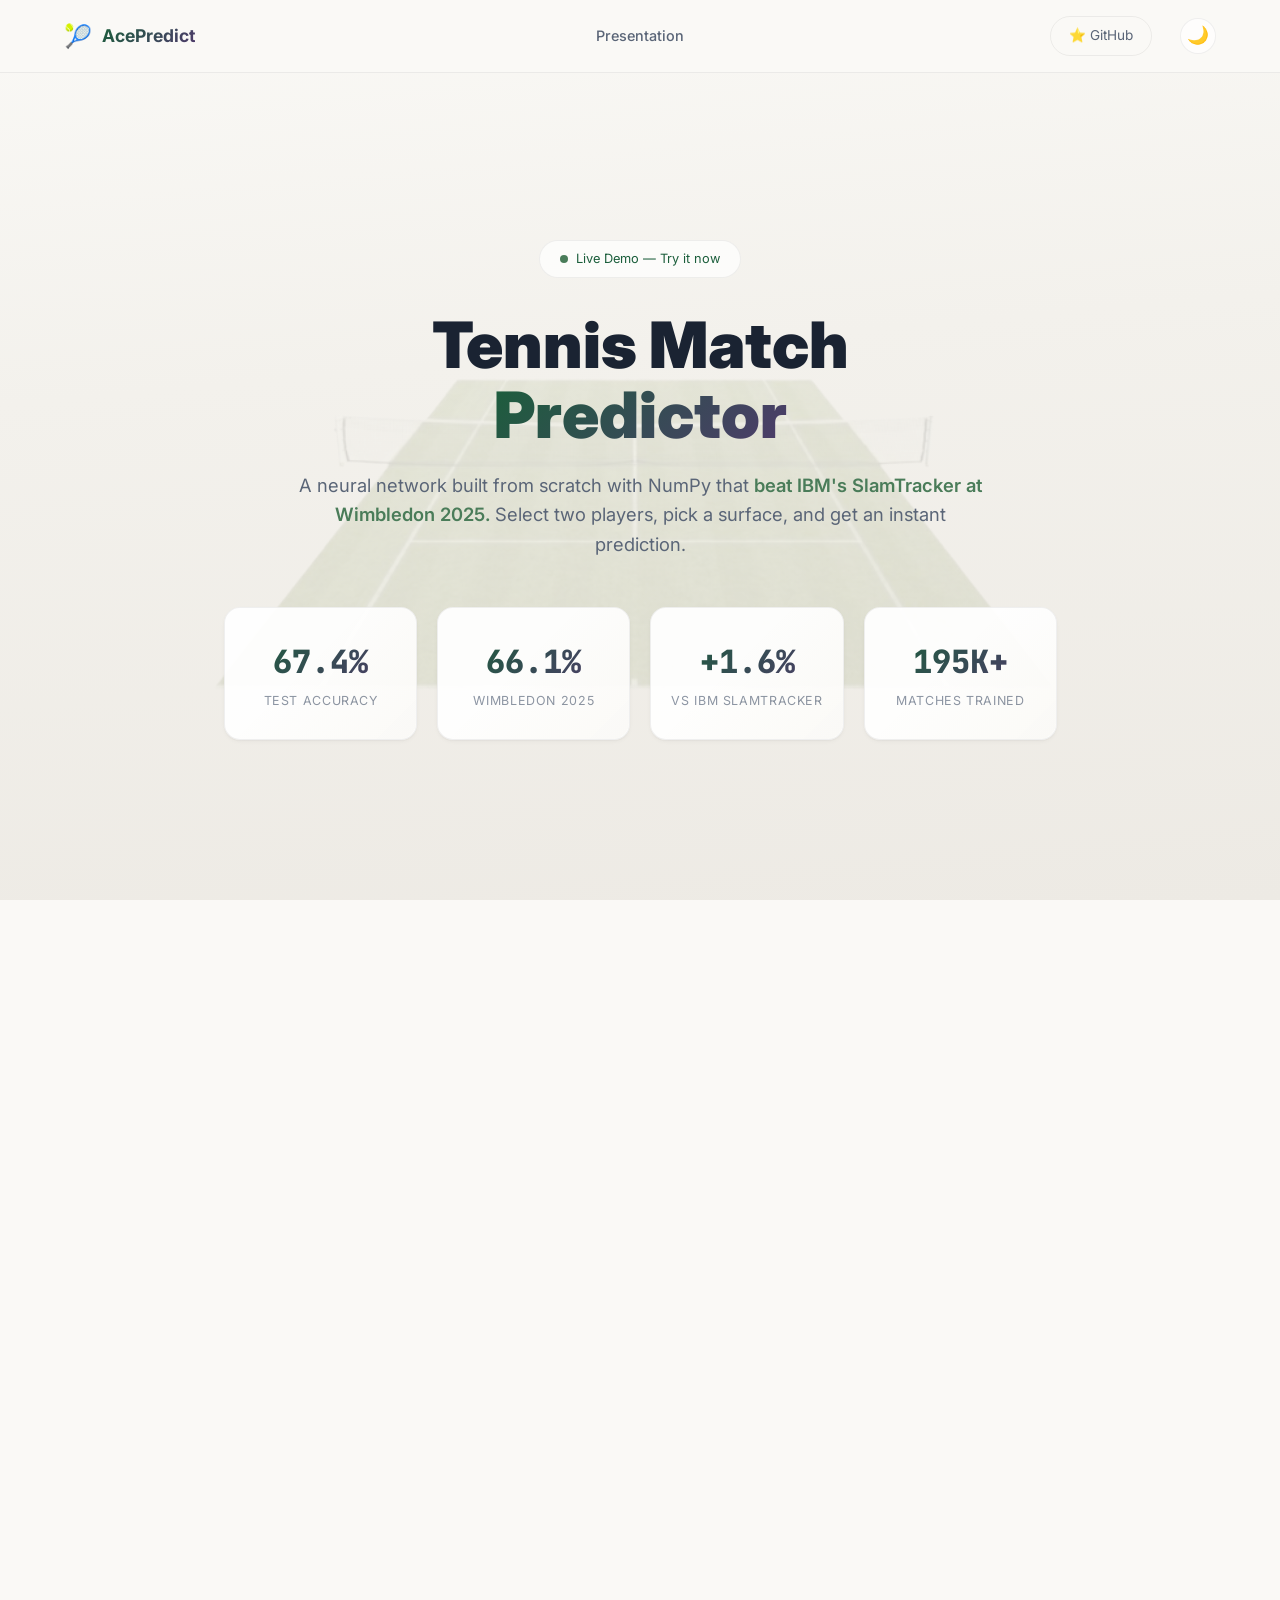
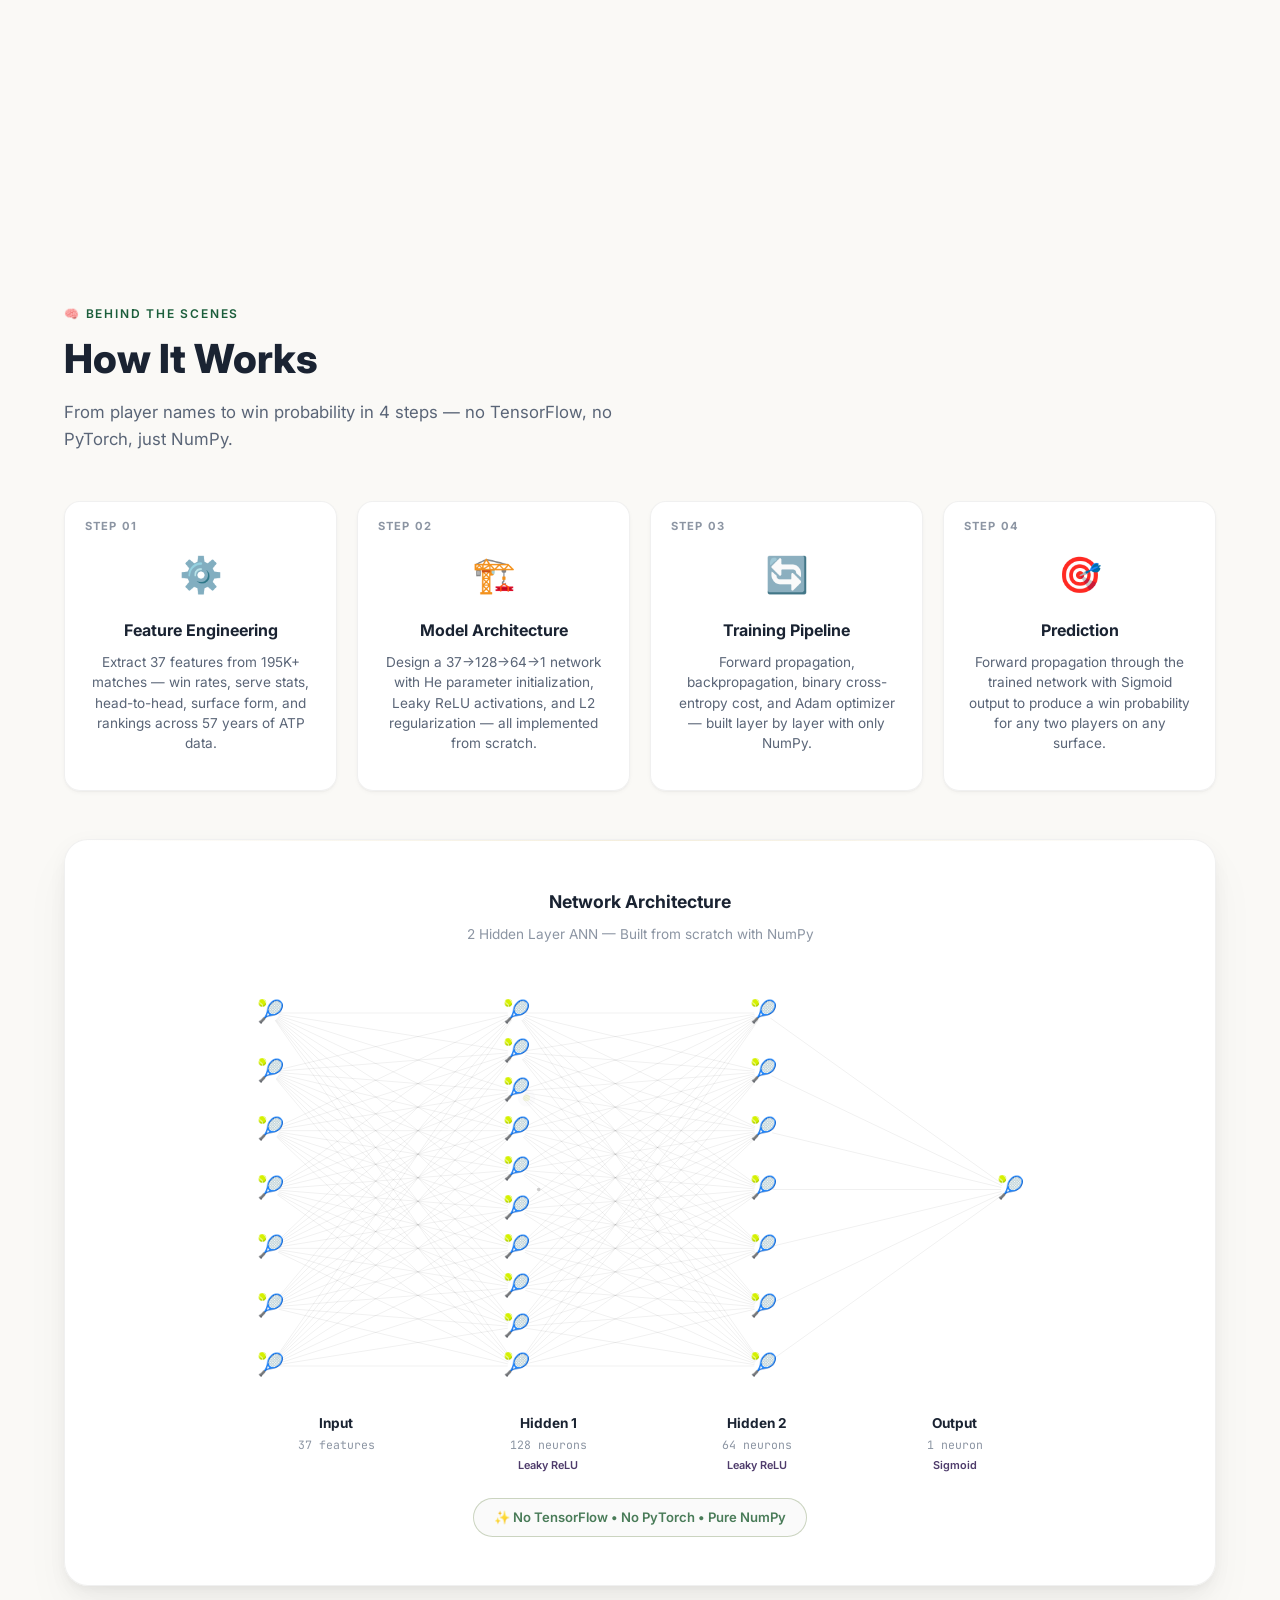
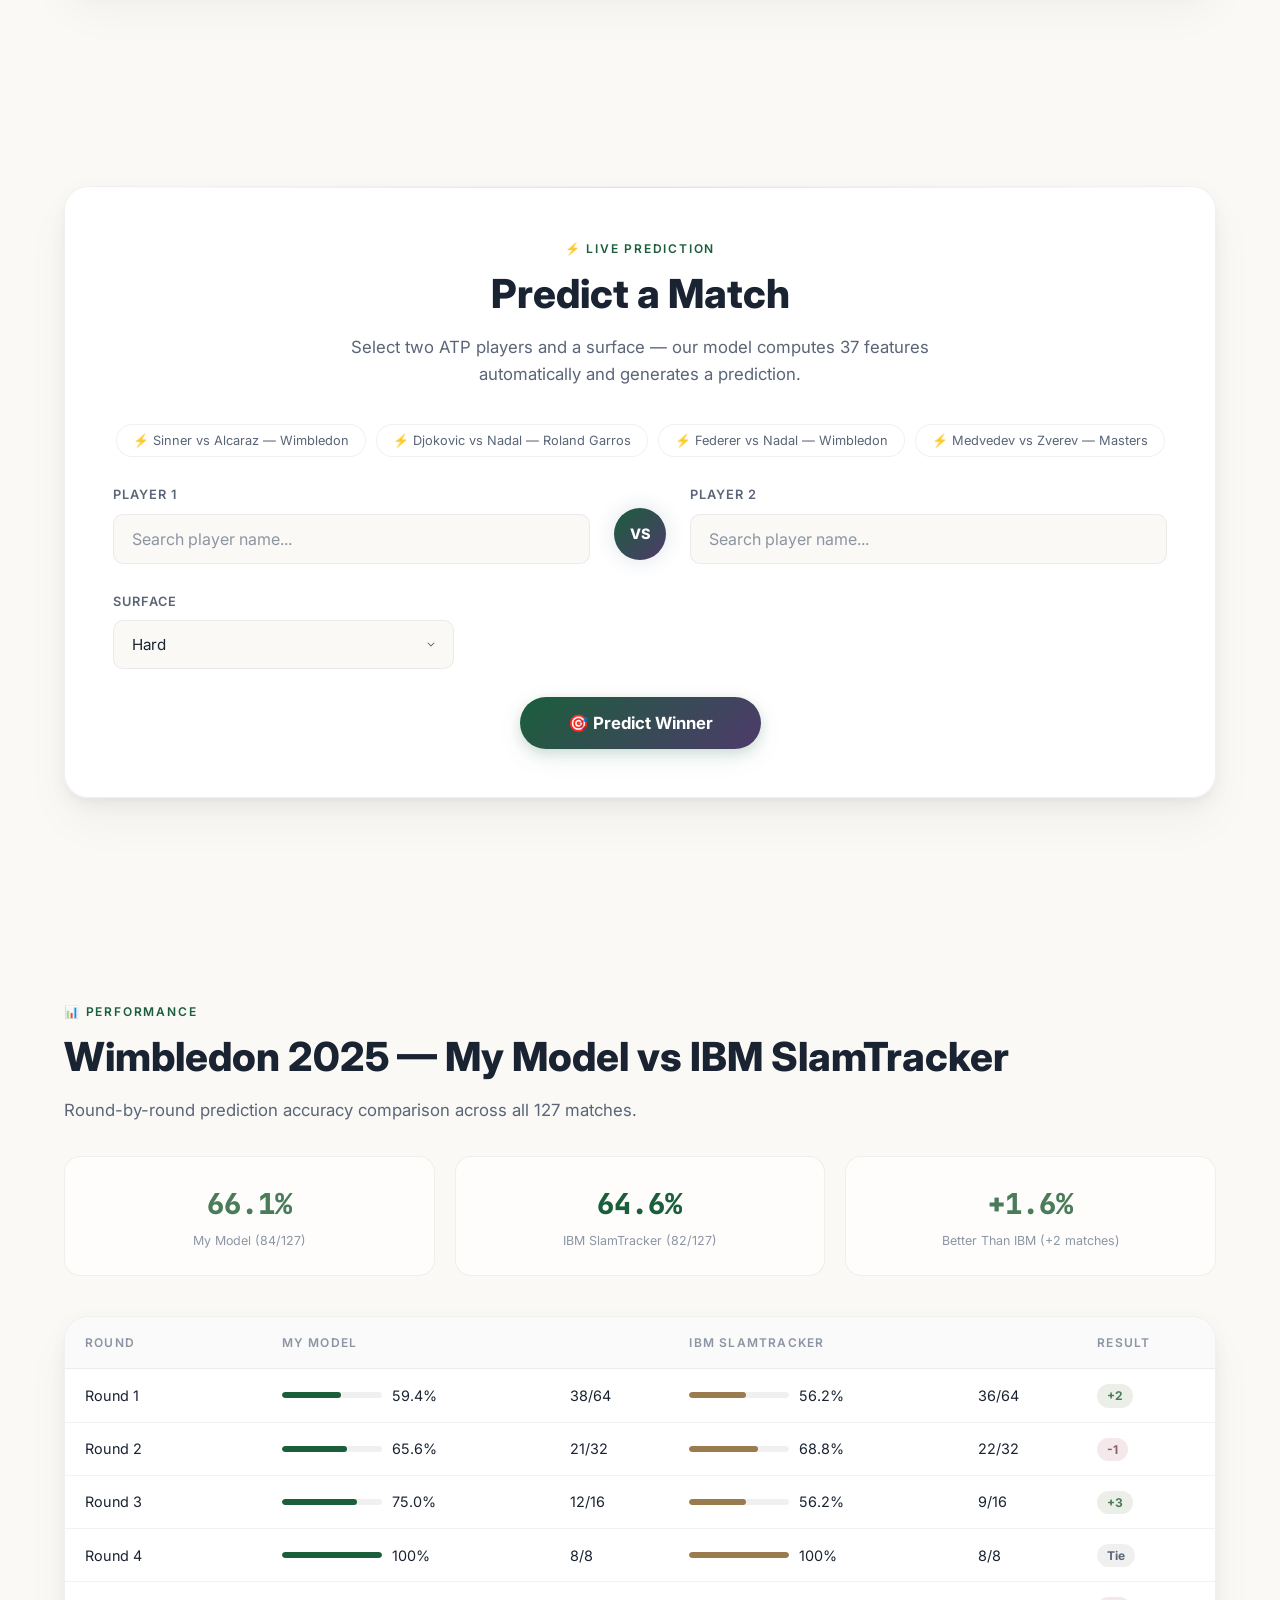
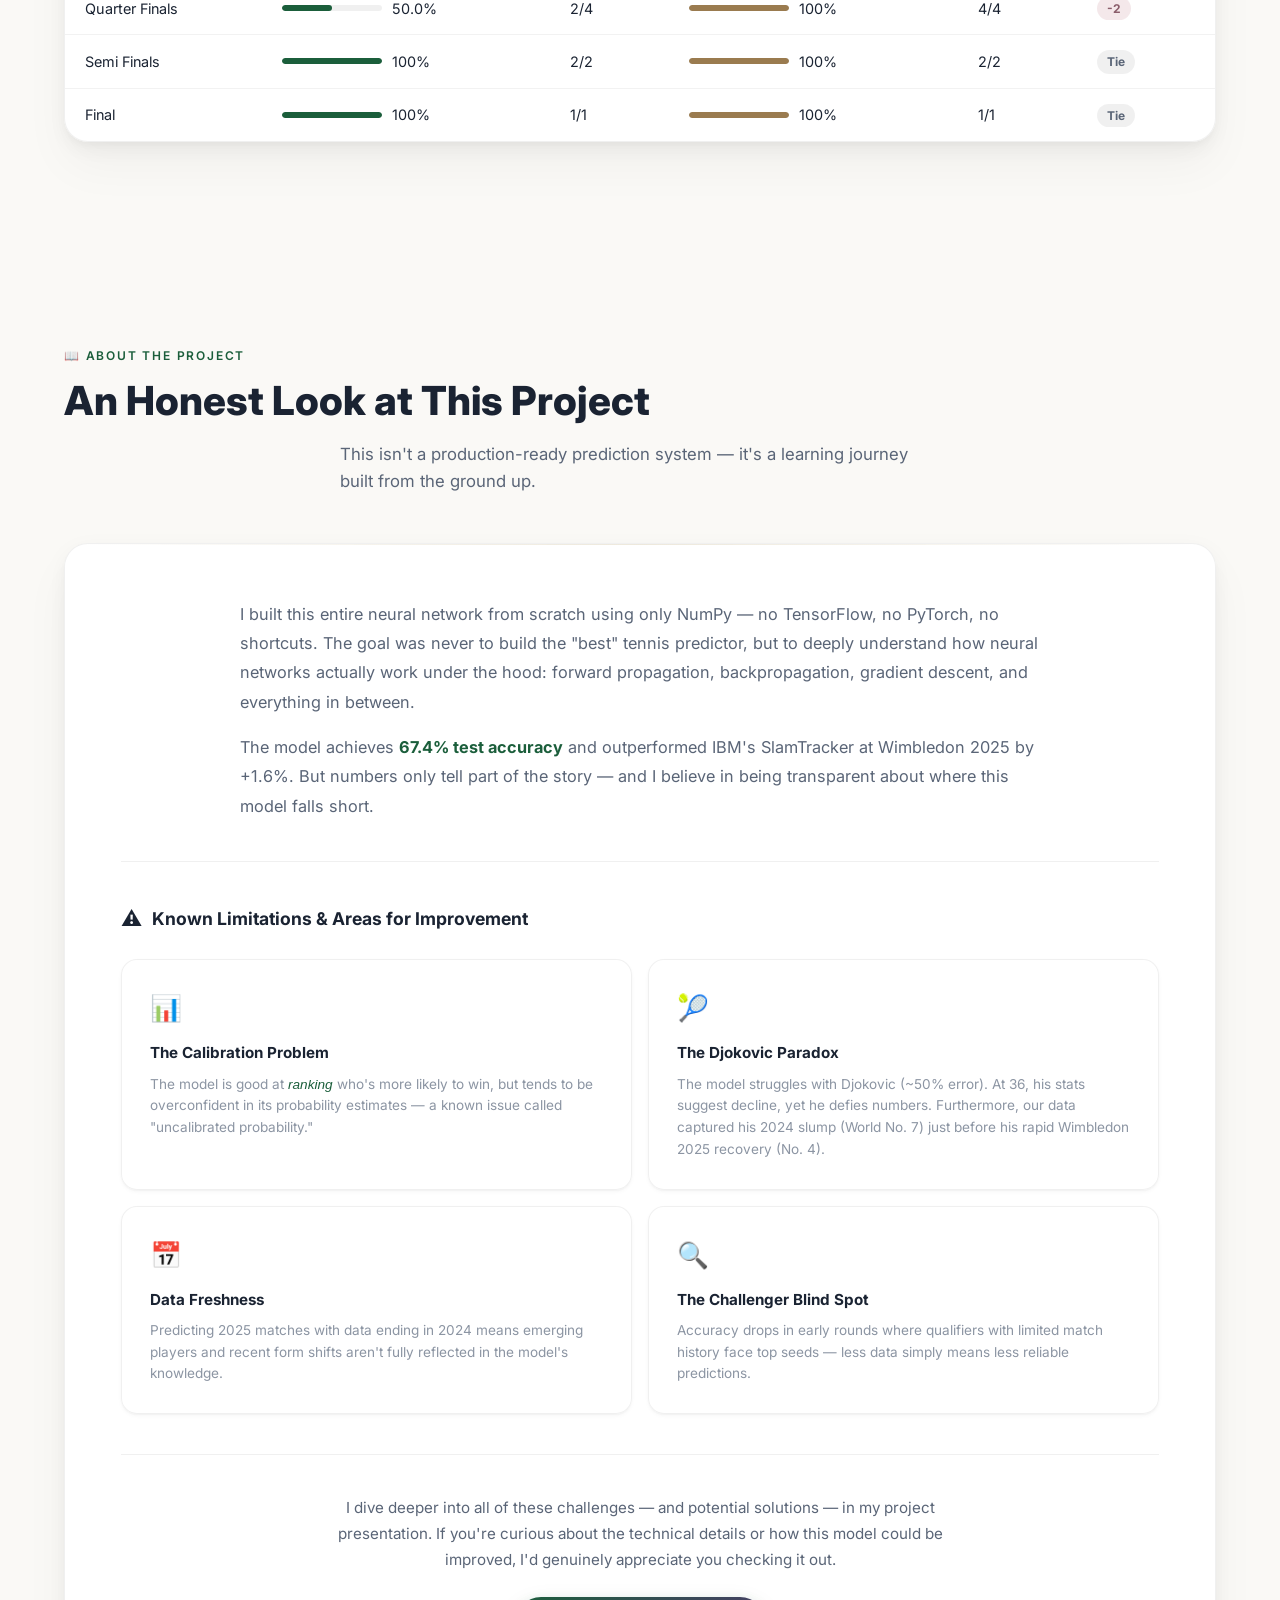
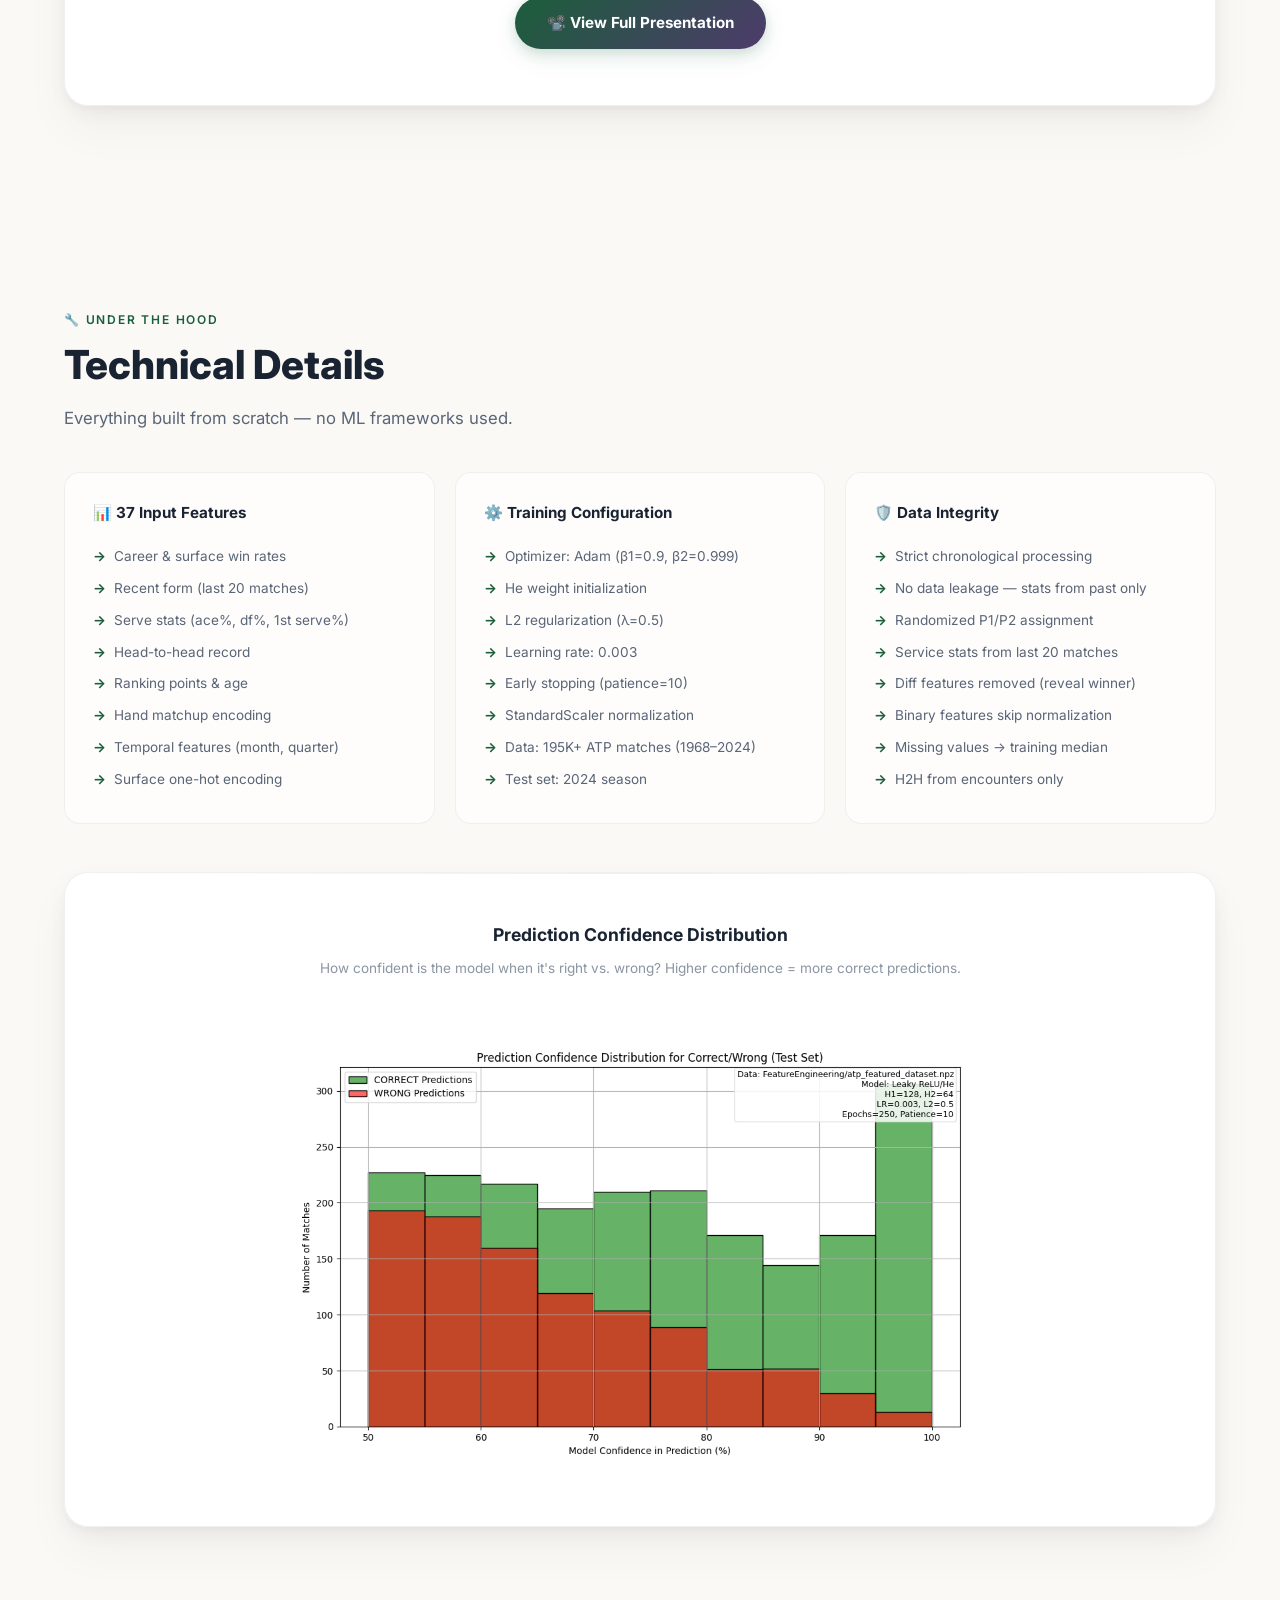
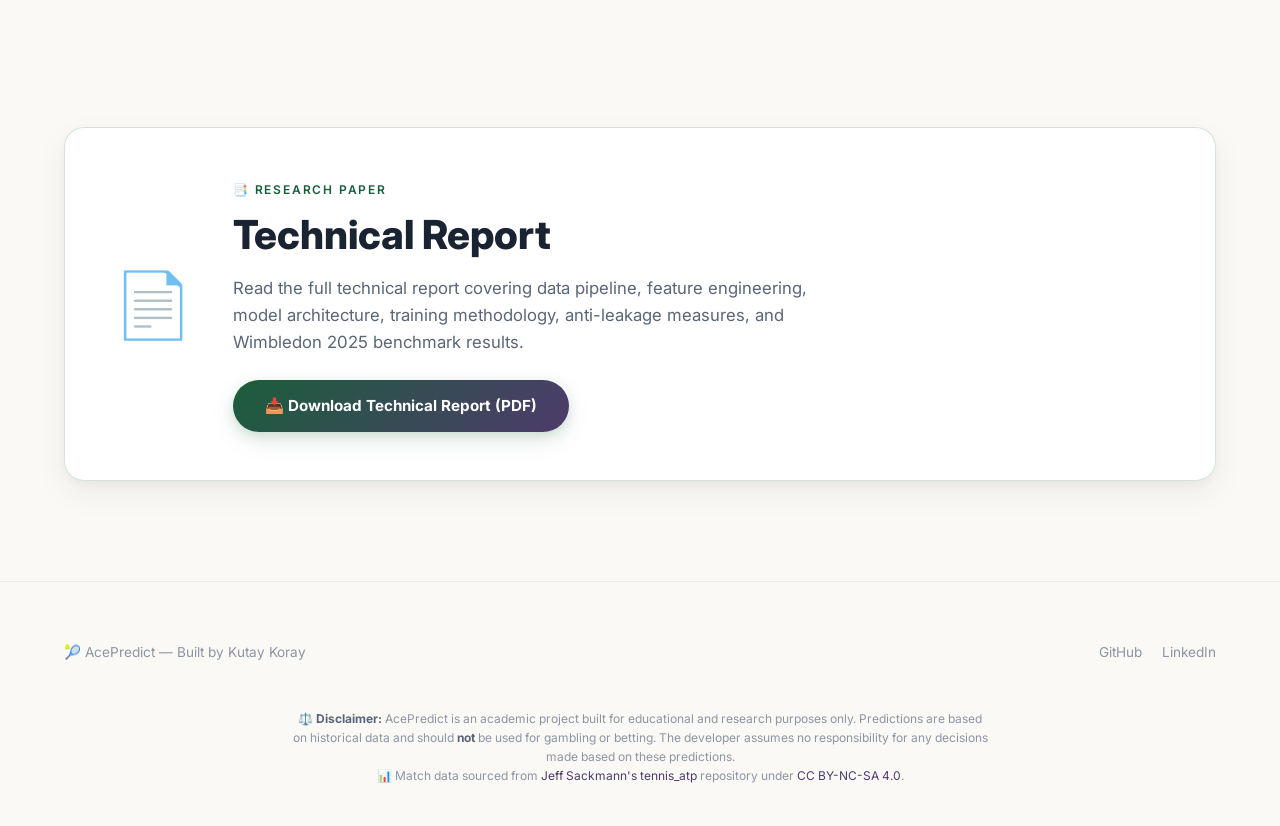
==== commit 3440c467: "feat: implement mobile hamburger dropdown menu for navbar" ====
--- a/public/index.html
+++ b/public/index.html
@@ -38,14 +38,25 @@
         <span class="logo-icon">🎾</span>
         <span class="logo-text"><span>AcePredict</span></span>
       </div>
-      <ul class="nav-links">
-        <li><a href="presentation.html">Presentation</a></li>
-      </ul>
-      <div class="nav-actions">
-        <a href="https://github.com/KutayKoray/ANN" target="_blank" rel="noopener noreferrer" class="nav-github">
-          ⭐ GitHub
-        </a>
-        <button class="theme-toggle" id="themeToggle" aria-label="Toggle dark mode" title="Toggle dark mode">🌙</button>
+      <button class="mobile-menu-btn" id="mobileMenuBtn" aria-label="Toggle navigation menu">
+        <svg viewBox="0 0 24 24" width="24" height="24" stroke="currentColor" stroke-width="2" fill="none"
+          stroke-linecap="round" stroke-linejoin="round">
+          <line x1="3" y1="12" x2="21" y2="12"></line>
+          <line x1="3" y1="6" x2="21" y2="6"></line>
+          <line x1="3" y1="18" x2="21" y2="18"></line>
+        </svg>
+      </button>
+      <div class="nav-menu" id="navMenu">
+        <ul class="nav-links">
+          <li><a href="presentation.html">Presentation</a></li>
+        </ul>
+        <div class="nav-actions">
+          <a href="https://github.com/KutayKoray/ANN" target="_blank" rel="noopener noreferrer" class="nav-github">
+            ⭐ GitHub
+          </a>
+          <button class="theme-toggle" id="themeToggle" aria-label="Toggle dark mode"
+            title="Toggle dark mode">🌙</button>
+        </div>
       </div>
     </div>
   </nav>
--- a/public/style.css
+++ b/public/style.css
@@ -326,6 +326,20 @@
 
 .nav-links a:hover {
   color: var(--text-primary);
+}
+
+.mobile-menu-btn {
+  display: none;
+  background: none;
+  border: none;
+  color: var(--text-primary);
+  cursor: pointer;
+  padding: 8px;
+  justify-self: end;
+}
+
+.nav-menu {
+  display: contents;
 }
 
 .nav-github {
@@ -1759,20 +1773,75 @@
     grid-template-columns: 1fr;
   }
 
-  .nav-section-link {
-    display: none;
-  }
-
-  .nav-page-link {
-    display: list-item;
+  .navbar .container {
+    position: relative;
+    padding: 0 16px;
+  }
+
+  .nav-logo {
+    justify-self: center;
+    grid-column: 2;
+  }
+
+  .mobile-menu-btn {
+    display: flex;
+    grid-column: 3;
+    justify-self: end;
+  }
+
+  .nav-menu {
+    display: flex;
+    position: absolute;
+    top: 100%;
+    left: 0;
+    width: 100%;
+    background: var(--bg-primary);
+    border-bottom: 1px solid var(--border-color);
+    flex-direction: column;
+    padding: 24px;
+    box-shadow: var(--shadow-elevated);
+    gap: 24px;
+    /* Hide initially */
+    transform: translateY(-10px);
+    opacity: 0;
+    pointer-events: none;
+    transition: all 0.3s ease;
+  }
+
+  .nav-menu.active {
+    transform: translateY(0);
+    opacity: 1;
+    pointer-events: auto;
   }
 
   .nav-links {
-    gap: 0;
+    flex-direction: column;
+    align-items: center;
+    gap: 24px;
+  }
+
+  .nav-links a {
+    font-size: 1.2rem;
+  }
+
+  .nav-actions {
+    flex-direction: column;
+    align-items: center;
+    gap: 20px;
+    width: 100%;
+    justify-content: center;
+    border-top: 1px solid var(--border-color);
+    padding-top: 24px;
   }
 
   .nav-github {
-    display: none;
+    display: inline-flex;
+    width: 100%;
+    justify-content: center;
+  }
+
+  .theme-toggle {
+    margin-left: 0;
   }
 
   .ibm-table-wrapper {
